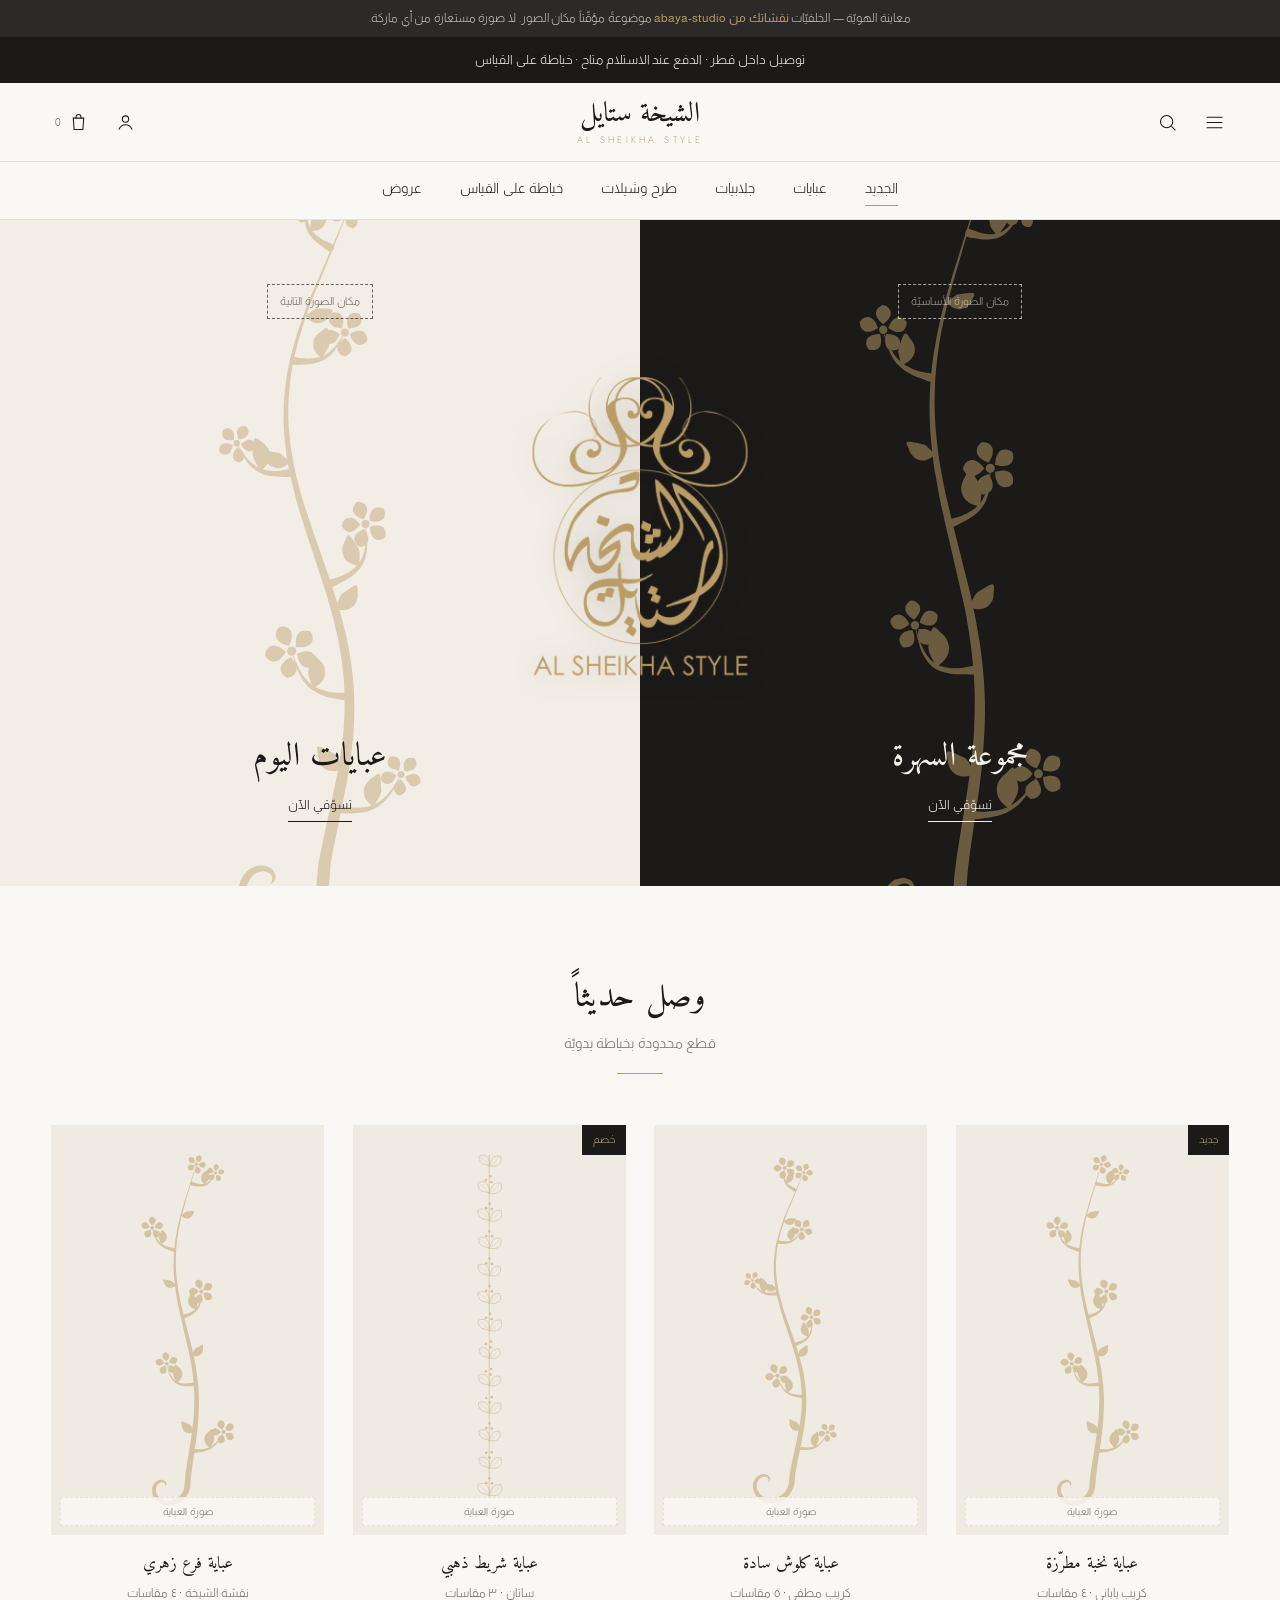
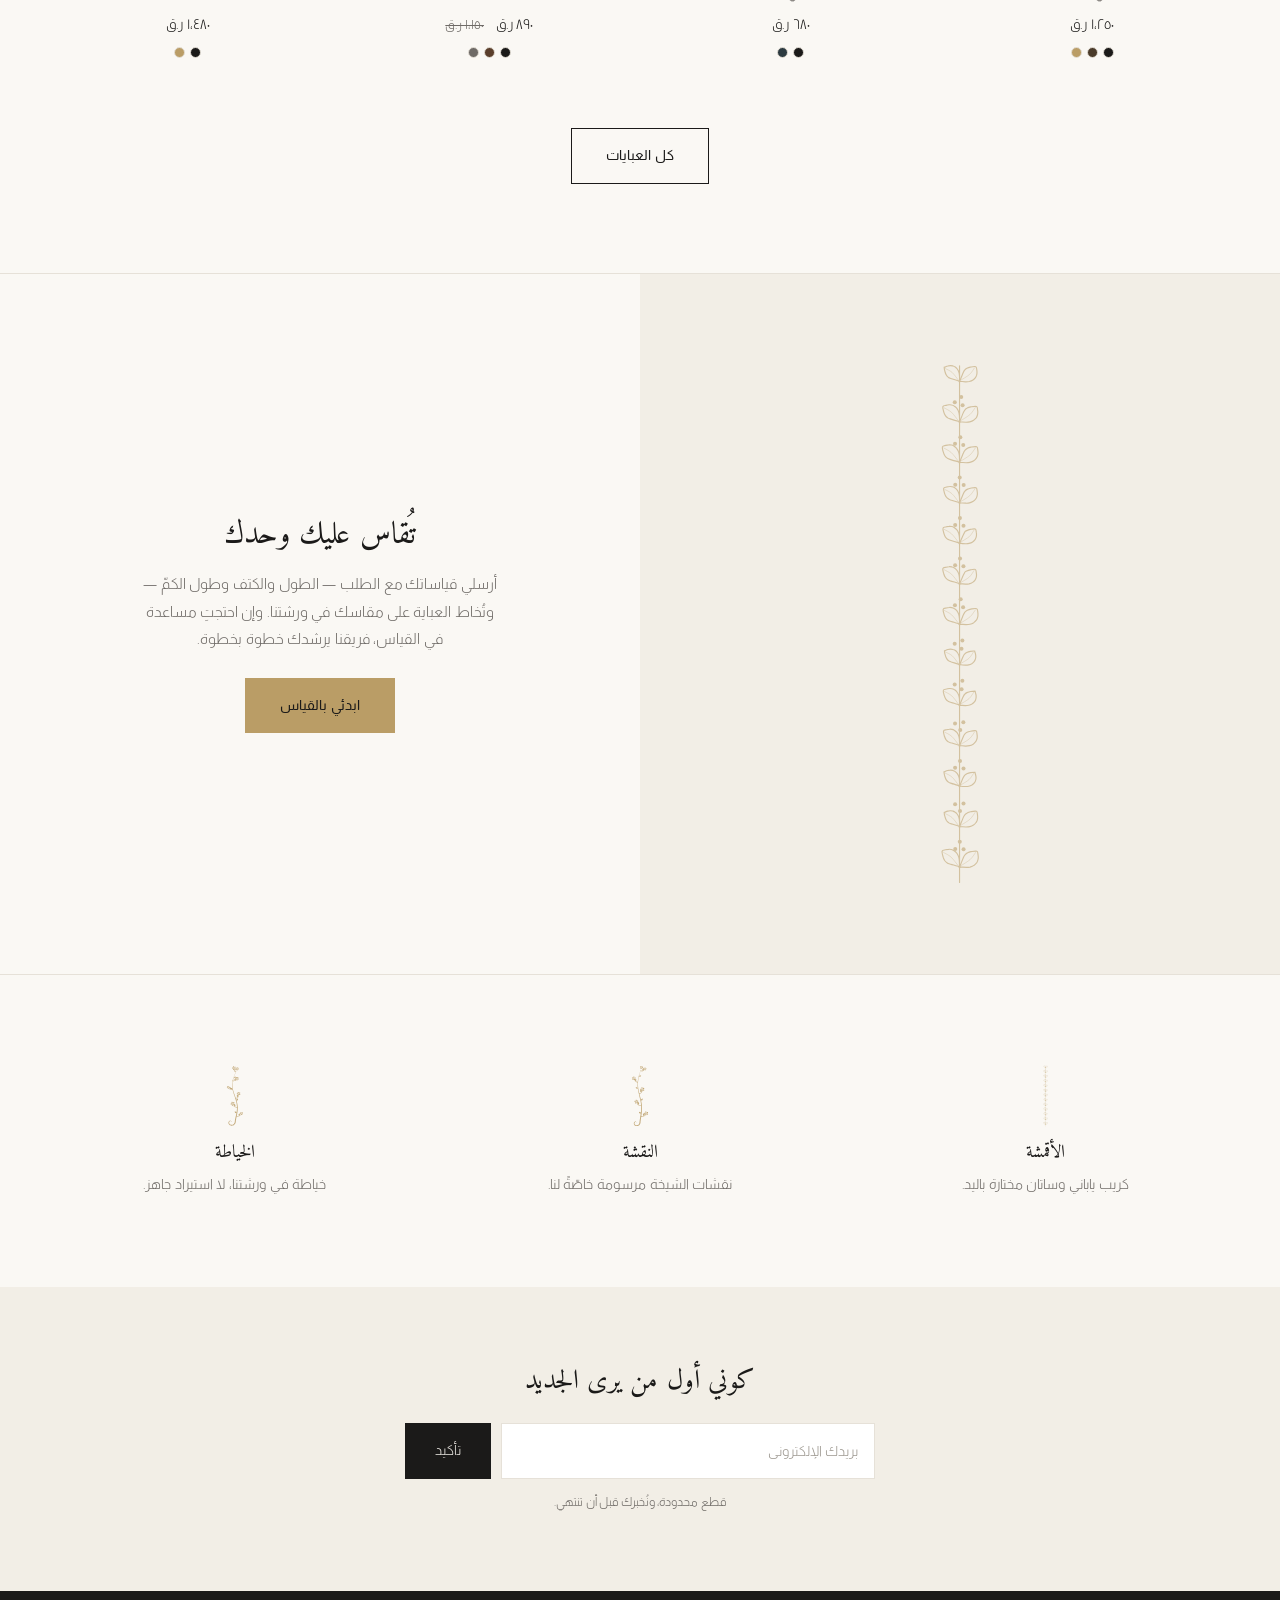
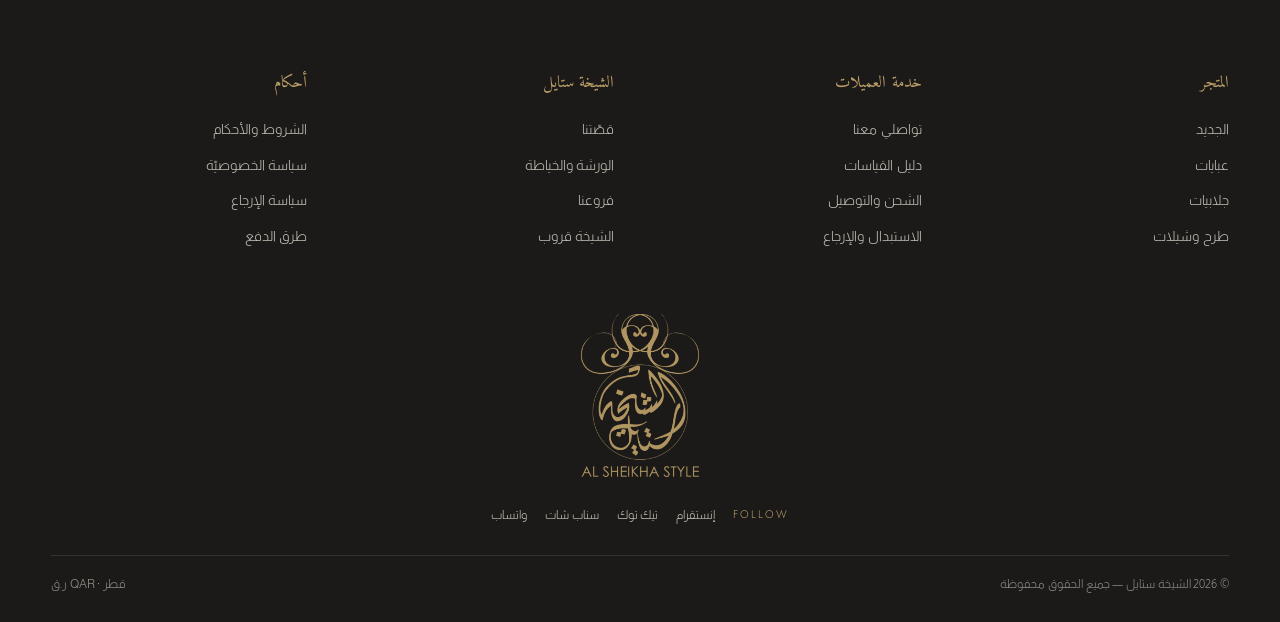
==== index.html @ 93bcc9d8 "معاينة الهويّة: تصميم بنية فخمة (RTL عربي) + نقشات المحل بالذهبي + حارس صفحة + إعدادات الثيم على الل" ====
<!doctype html>
<html lang="ar" dir="rtl">
<head>
<meta charset="utf-8">
<meta name="viewport" content="width=device-width, initial-scale=1">
<title>الشيخة ستايل — معاينة الهويّة</title>
<meta name="description" content="معاينة هويّة وتصميم متجر الشيخة ستايل للعبايات.">
<link rel="preconnect" href="https://fonts.googleapis.com">
<link rel="preconnect" href="https://fonts.gstatic.com" crossorigin>
<link href="https://fonts.googleapis.com/css2?family=Amiri:wght@400;700&family=Almarai:wght@300;400;700&family=Jost:wght@200;300;400&display=swap" rel="stylesheet">
<style>
/* ===========================================================
   الشيخة ستايل — معاينة الهويّة
   الألوان مقيسة من بكسلات الشعار (انظر docs/brand-identity.md)
   =========================================================== */
:root{
  --bg:#FAF8F4;          /* أوف وايت — الخيار (أ) المعتمد */
  --ink:#1B1A19;         /* نصّ أساسي — تباين 16.38:1 */
  --muted:#6E6A66;       /* نصّ ثانوي — 5.06:1 */
  --gold:#BA9D66;        /* ذهبي الشعار المقيس — للزينة والخلفيّات */
  --gold-text:#8A6E3A;   /* ذهبي للنصّ على فاتح — 4.53:1 */
  --line:#E6E1D8;        /* حدود رقيقة */
  --dark:#1B1A19;        /* أقسام داكنة */
  --dark-ink:#F5F2EC;
  --pad:clamp(16px,4vw,64px);
}
*{box-sizing:border-box}
html{-webkit-text-size-adjust:100%}
body{
  margin:0; background:var(--bg); color:var(--ink);
  font-family:'Almarai',system-ui,sans-serif; font-weight:300;
  font-size:16px; line-height:1.9;
  /* العربيّة تُعطى سعةً بالكلمات لا بالحروف */
  word-spacing:.04em;
}
img,svg{display:block;max-width:100%}
a{color:inherit;text-decoration:none}
button{font:inherit;cursor:pointer;border:0;background:none;color:inherit}

/* العناوين: نسخ عربي (أميري) — نظير السيريف اللاتيني في الفخامة */
h1,h2,h3,.display{font-family:'Amiri',serif;font-weight:400;line-height:1.35;margin:0}

/* ⚠️ تباعد الحروف للاتيني فقط — يُفسد اتّصال الحروف العربيّة */
.latin{font-family:'Jost',sans-serif;font-weight:200;letter-spacing:.34em;text-transform:uppercase}
.latin-sm{font-family:'Jost',sans-serif;font-weight:300;letter-spacing:.18em;text-transform:uppercase;font-size:11px}

/* كل الأرقام جدوليّة لتتراصف الفواصل عمودياً */
.num{font-variant-numeric:tabular-nums;font-feature-settings:"tnum" 1}

/* بلا زوايا دائريّة ولا ظلال ولا تدرّجات — انضباط الفخامة */

/* ---------- شريط المعاينة ---------- */
.flag{background:#2B2A28;color:#C9C4BA;font-size:12px;text-align:center;padding:7px var(--pad)}
.flag b{color:var(--gold);font-weight:400}

/* ---------- شريط إعلاني ---------- */
.announce{background:var(--dark);color:var(--dark-ink);text-align:center;padding:11px var(--pad);font-size:13px}
.announce span{color:var(--gold)}

/* ---------- الشريط العلوي ---------- */
.hdr{position:sticky;top:0;z-index:50;background:var(--bg);border-bottom:1px solid var(--line)}
.hdr-in{display:grid;grid-template-columns:1fr auto 1fr;align-items:center;gap:12px;padding:14px var(--pad)}
.hdr-side{display:flex;align-items:center;gap:18px}
.hdr-side.end{justify-content:flex-end}
.ico{width:21px;height:21px;stroke:var(--ink);stroke-width:1.2;fill:none}
.iconbtn{display:flex;align-items:center;gap:7px;padding:4px}
.cart-n{font-size:11px;color:var(--muted)}

/* قفل الاسم: الشعار الحالي طويل (نسبة 0.71) فلا يصلح لشريط علوي.
   فالشريط يحمل الاسم مكتوباً، والشعار الكامل في البطل والفوتر. */
.wordmark{text-align:center;line-height:1.25}
.wordmark .ar{font-family:'Amiri',serif;font-size:clamp(20px,4.6vw,27px);color:var(--ink)}
.wordmark .en{font-size:clamp(7px,1.7vw,9.5px);color:var(--gold-text);margin-top:3px}

/* ---------- قائمة التصفّح ---------- */
.nav{border-bottom:1px solid var(--line);background:var(--bg)}
.nav-in{display:flex;gap:clamp(14px,3vw,38px);justify-content:center;padding:13px var(--pad);
  overflow-x:auto;scrollbar-width:none;-webkit-overflow-scrolling:touch}
.nav-in::-webkit-scrollbar{display:none}
.nav a{font-size:14px;white-space:nowrap;padding-bottom:3px;border-bottom:1px solid transparent;transition:border-color .25s,color .25s}
.nav a:hover{border-color:var(--gold);color:var(--gold-text)}
.nav a.on{border-color:var(--gold)}

/* ---------- البطل المقسوم ---------- */
.hero{position:relative;display:grid;grid-template-columns:1fr 1fr;min-height:clamp(420px,74vh,760px)}
.half{position:relative;display:flex;flex-direction:column;justify-content:flex-end;align-items:center;
  padding:clamp(28px,5vw,64px) 20px;overflow:hidden}
.half.dark{background:var(--dark);color:var(--dark-ink)}
.half.light{background:#F2EEE6;color:var(--ink)}
/* النقشة خلفيّةً — فنّ المحل نفسه، لا صورة مستعارة */
.half .motif{position:absolute;inset:0;display:flex;align-items:center;justify-content:center;pointer-events:none}
.half .motif img{height:118%;width:auto;max-width:none;opacity:.5}
.half.light .motif img{opacity:.42}
.half-body{position:relative;text-align:center}
.half-ttl{font-size:clamp(20px,3.4vw,33px)}
.half-cta{display:inline-block;margin-top:14px;font-size:13px;padding-bottom:3px;border-bottom:1px solid currentColor}
/* بلا letter-spacing: النصّ عربي والتباعد يقطع اتّصال حروفه */
.half .ph{position:relative;margin-bottom:auto;font-size:11px;word-spacing:.12em;opacity:.65;
  border:1px dashed currentColor;padding:6px 12px}

/* الشعار في منتصف البطل — فوق النصفين، كما في المرجع */
.hero-logo{position:absolute;inset-inline-start:50%;top:46%;transform:translate(50%,-50%);
  z-index:3;width:clamp(120px,17vw,215px);filter:drop-shadow(0 1px 14px rgba(0,0,0,.18))}

/* ---------- أقسام ---------- */
.sec{padding:clamp(44px,7vw,96px) var(--pad)}
.sec-head{text-align:center;margin-bottom:clamp(26px,4vw,52px)}
.sec-head h2{font-size:clamp(22px,3.6vw,34px)}
.sec-head p{color:var(--muted);font-size:14px;margin:9px 0 0}
.rule{width:46px;height:1px;background:var(--gold);margin:16px auto 0}

/* ---------- شبكة المنتجات ---------- */
.grid{display:grid;grid-template-columns:repeat(2,1fr);gap:clamp(12px,2.2vw,30px)}
.card{display:block}
.card-img{position:relative;aspect-ratio:2/3;background:#EFEBE2;overflow:hidden;
  display:flex;align-items:center;justify-content:center}
.card-img img.m{height:88%;width:auto;max-width:none;opacity:.5;transition:transform .7s ease}
.card:hover .card-img img.m{transform:scale(1.05)}
.card-tag{position:absolute;top:0;inset-inline-start:0;background:var(--dark);color:var(--gold);
  font-size:10.5px;padding:5px 11px;word-spacing:.1em}
.card-ph{position:absolute;bottom:9px;inset-inline:9px;font-size:10px;color:var(--muted);
  border:1px dashed var(--line);padding:4px;text-align:center;background:rgba(250,248,244,.82)}
.card-body{padding:13px 2px 0;text-align:center}
.card-name{font-family:'Amiri',serif;font-size:17px}
.card-meta{font-size:12px;color:var(--muted);margin-top:2px}
.card-price{margin-top:6px;font-size:14px}
.card-price .was{color:var(--muted);text-decoration:line-through;margin-inline-start:8px;font-size:12.5px}
.swatches{display:flex;gap:5px;justify-content:center;margin-top:9px}
.sw{width:11px;height:11px;border:1px solid var(--line);border-radius:50%}

/* ---------- قسم تحريري ---------- */
.edi{display:grid;grid-template-columns:1fr 1fr;align-items:stretch;border-block:1px solid var(--line)}
.edi-img{background:#F2EEE6;min-height:clamp(260px,42vw,520px);display:flex;align-items:center;justify-content:center;position:relative}
.edi-img img{height:76%;width:auto;max-width:none;opacity:.55}
.edi-txt{padding:clamp(28px,5vw,74px);display:flex;flex-direction:column;justify-content:center;text-align:center}
.edi-txt h2{font-size:clamp(21px,3.3vw,31px)}
.edi-txt p{color:var(--muted);font-size:14.5px;margin:14px auto 0;max-width:46ch}

/* زرّ ذهبي: نصّه داكن لا أبيض — أبيض عليه 2.59:1 ولا يُقرأ */
.btn{display:inline-block;margin-top:24px;background:var(--gold);color:var(--ink);
  padding:14px 34px;font-size:13.5px;font-weight:400;border:1px solid var(--gold);transition:background .25s}
.btn:hover{background:#A98B55}
.btn-ghost{background:none;color:var(--ink);border:1px solid var(--ink)}
.btn-ghost:hover{background:var(--ink);color:var(--bg)}
.btn-dark{background:var(--dark);color:var(--dark-ink);border-color:var(--dark)}

/* ---------- شرائط الصنعة ---------- */
.craft{display:grid;grid-template-columns:repeat(3,1fr);gap:clamp(16px,3vw,44px);text-align:center}
.craft h3{font-size:18px;margin-bottom:7px}
.craft p{color:var(--muted);font-size:13.5px;margin:0}
.craft .band{height:62px;margin:0 auto 14px;opacity:.85}

/* ---------- النشرة ---------- */
.news{background:#F2EEE6;padding:clamp(40px,6vw,82px) var(--pad);text-align:center}
.news h2{font-size:clamp(19px,2.9vw,27px)}
.news form{display:flex;gap:10px;max-width:470px;margin:22px auto 0;flex-wrap:wrap}
.news input{flex:1 1 210px;min-width:0;padding:14px 16px;border:1px solid var(--line);background:#fff;
  font:inherit;font-size:14px;color:var(--ink)}
.news input::placeholder{color:#9A958D}
.news button{padding:14px 30px;background:var(--dark);color:var(--dark-ink);font-size:13.5px}
.news small{display:block;color:var(--muted);font-size:12px;margin-top:12px}

/* ---------- الفوتر ---------- */
footer{background:var(--dark);color:var(--dark-ink);padding:clamp(40px,6vw,76px) var(--pad) 26px}
.fcols{display:grid;grid-template-columns:repeat(2,1fr);gap:clamp(26px,4vw,52px);
  max-width:1180px;margin:0 auto}
.fcol h4{font-family:'Amiri',serif;font-size:16.5px;font-weight:400;color:var(--gold);margin:0 0 14px}
.fcol a{display:block;font-size:13.5px;color:#C9C4BA;padding:5px 0;transition:color .2s}
.fcol a:hover{color:var(--gold)}
.flogo{text-align:center;margin:clamp(34px,5vw,58px) auto 0;max-width:1180px}
.flogo img{width:118px;margin:0 auto;opacity:.95}
.fsocial{display:flex;flex-wrap:wrap;gap:18px;justify-content:center;margin-top:26px}
.fsocial a{font-size:12px;color:#C9C4BA}
.fsocial a:hover{color:var(--gold)}
.fbar{border-top:1px solid #343230;margin-top:28px;padding-top:18px;display:flex;flex-wrap:wrap;
  gap:12px;justify-content:space-between;align-items:center;font-size:11.5px;color:#908B83;
  max-width:1180px;margin-inline:auto}

/* ---------- شاشات أوسع ---------- */
@media (min-width:760px){
  .grid{grid-template-columns:repeat(4,1fr)}
  .fcols{grid-template-columns:repeat(4,1fr)}
  .wordmark .ar{font-size:28px}
}
@media (max-width:759px){
  .hero{grid-template-columns:1fr}
  .half{min-height:46vh}
  .hero-logo{top:50%;width:132px}
  .edi{grid-template-columns:1fr}
  .craft{grid-template-columns:1fr;gap:34px}
}
/* احترام من يطلب تقليل الحركة */
@media (prefers-reduced-motion:reduce){*{transition:none!important;animation:none!important}}
</style>
</head>
<body>

<div class="flag">
  معاينة الهويّة — الخلفيّات <b>نقشاتك من abaya-studio</b> موضوعةً مؤقّتاً مكان الصور.
  لا صورة مستعارة من أي ماركة.
</div>

<div class="announce">
  توصيل داخل قطر · الدفع عند الاستلام متاح <span>·</span> خياطة على القياس
</div>

<header class="hdr">
  <div class="hdr-in">
    <div class="hdr-side">
      <button class="iconbtn" aria-label="القائمة">
        <svg class="ico" viewBox="0 0 24 24"><path d="M3 6h18M3 12h18M3 18h18"/></svg>
      </button>
      <button class="iconbtn" aria-label="البحث">
        <svg class="ico" viewBox="0 0 24 24"><circle cx="11" cy="11" r="7"/><path d="M16.5 16.5 21 21"/></svg>
      </button>
    </div>

    <a href="#" class="wordmark">
      <div class="ar">الشيخة ستايل</div>
      <div class="en latin">AL SHEIKHA STYLE</div>
    </a>

    <div class="hdr-side end">
      <button class="iconbtn" aria-label="حسابي">
        <svg class="ico" viewBox="0 0 24 24"><circle cx="12" cy="8" r="3.6"/><path d="M4.5 20c1.4-3.8 4.2-5.5 7.5-5.5s6.1 1.7 7.5 5.5"/></svg>
      </button>
      <button class="iconbtn" aria-label="سلّة المشتريات">
        <svg class="ico" viewBox="0 0 24 24"><path d="M6 7h12l-1 13H7L6 7Z"/><path d="M9.2 7V5.6a2.8 2.8 0 0 1 5.6 0V7"/></svg>
        <span class="cart-n num">0</span>
      </button>
    </div>
  </div>
</header>

<nav class="nav">
  <div class="nav-in">
    <a href="#" class="on">الجديد</a>
    <a href="#">عبايات</a>
    <a href="#">جلابيات</a>
    <a href="#">طرح وشيلات</a>
    <a href="#">خياطة على القياس</a>
    <a href="#">عروض</a>
  </div>
</nav>

<section class="hero">
  <img class="hero-logo" src="brand/logo-gold-transparent.png" alt="الشيخة ستايل">

  <div class="half dark">
    <div class="motif"><img src="preview/img/motif-vine-1.svg" alt=""></div>
    <div class="ph">مكان الصورة الأساسيّة</div>
    <div class="half-body">
      <h2 class="half-ttl">مجموعة السهرة</h2>
      <a href="#" class="half-cta">تسوّقي الآن</a>
    </div>
  </div>

  <div class="half light">
    <div class="motif"><img src="preview/img/motif-vine-2.svg" alt=""></div>
    <div class="ph">مكان الصورة الثانية</div>
    <div class="half-body">
      <h2 class="half-ttl">عبايات اليوم</h2>
      <a href="#" class="half-cta">تسوّقي الآن</a>
    </div>
  </div>
</section>

<section class="sec">
  <div class="sec-head">
    <h2>وصل حديثاً</h2>
    <p>قطع محدودة بخياطة يدويّة</p>
    <div class="rule"></div>
  </div>

  <div class="grid">
    <a href="#" class="card">
      <div class="card-img">
        <span class="card-tag">جديد</span>
        <img class="m" src="preview/img/motif-vine-1.svg" alt="">
        <span class="card-ph">صورة العباية</span>
      </div>
      <div class="card-body">
        <div class="card-name">عباية نخبة مطرّزة</div>
        <div class="card-meta">كريب ياباني · ٤ مقاسات</div>
        <div class="card-price num">١٬٢٥٠ ر.ق</div>
        <div class="swatches"><i class="sw" style="background:#1B1A19"></i><i class="sw" style="background:#4A3B2A"></i><i class="sw" style="background:#BA9D66"></i></div>
      </div>
    </a>

    <a href="#" class="card">
      <div class="card-img">
        <img class="m" src="preview/img/motif-vine-2.svg" alt="">
        <span class="card-ph">صورة العباية</span>
      </div>
      <div class="card-body">
        <div class="card-name">عباية كلوش سادة</div>
        <div class="card-meta">كريب مطفي · ٥ مقاسات</div>
        <div class="card-price num">٦٨٠ ر.ق</div>
        <div class="swatches"><i class="sw" style="background:#1B1A19"></i><i class="sw" style="background:#2C3A40"></i></div>
      </div>
    </a>

    <a href="#" class="card">
      <div class="card-img">
        <span class="card-tag">خصم</span>
        <img class="m" src="preview/img/motif-band-1.svg" alt="">
        <span class="card-ph">صورة العباية</span>
      </div>
      <div class="card-body">
        <div class="card-name">عباية شريط ذهبي</div>
        <div class="card-meta">ساتان · ٣ مقاسات</div>
        <div class="card-price num">٨٩٠ ر.ق <span class="was num">١٬١٥٠ ر.ق</span></div>
        <div class="swatches"><i class="sw" style="background:#1B1A19"></i><i class="sw" style="background:#5A3E2B"></i><i class="sw" style="background:#6E6A66"></i></div>
      </div>
    </a>

    <a href="#" class="card">
      <div class="card-img">
        <img class="m" src="preview/img/motif-vine-1.svg" alt="">
        <span class="card-ph">صورة العباية</span>
      </div>
      <div class="card-body">
        <div class="card-name">عباية فرع زهري</div>
        <div class="card-meta">نقشة الشيخة · ٤ مقاسات</div>
        <div class="card-price num">١٬٤٨٠ ر.ق</div>
        <div class="swatches"><i class="sw" style="background:#1B1A19"></i><i class="sw" style="background:#BA9D66"></i></div>
      </div>
    </a>
  </div>

  <div style="text-align:center;margin-top:clamp(28px,4vw,46px)">
    <a href="#" class="btn btn-ghost">كل العبايات</a>
  </div>
</section>

<section class="edi">
  <div class="edi-img">
    <img src="preview/img/motif-band-1.svg" alt="">
  </div>
  <div class="edi-txt">
    <h2>تُقاس عليك وحدك</h2>
    <p>
      أرسلي قياساتك مع الطلب — الطول والكتف وطول الكمّ — وتُخاط العباية
      على مقاسك في ورشتنا. وإن احتجتِ مساعدة في القياس، فريقنا يرشدك خطوة بخطوة.
    </p>
    <div><a href="#" class="btn">ابدئي بالقياس</a></div>
  </div>
</section>

<section class="sec">
  <div class="craft">
    <div>
      <img class="band" src="preview/img/motif-band-1.svg" alt="">
      <h3>الأقمشة</h3>
      <p>كريب ياباني وساتان مختارة باليد.</p>
    </div>
    <div>
      <img class="band" src="preview/img/motif-vine-1.svg" alt="">
      <h3>النقشة</h3>
      <p>نقشات الشيخة مرسومة خاصّةً لنا.</p>
    </div>
    <div>
      <img class="band" src="preview/img/motif-vine-2.svg" alt="">
      <h3>الخياطة</h3>
      <p>خياطة في ورشتنا، لا استيراد جاهز.</p>
    </div>
  </div>
</section>

<section class="news">
  <h2>كوني أول من يرى الجديد</h2>
  <form onsubmit="event.preventDefault();alert('هذه معاينة — التسجيل يعمل بعد الربط بشوبيفاي');">
    <input type="email" placeholder="بريدك الإلكتروني" aria-label="بريدك الإلكتروني" required>
    <button type="submit">تأكيد</button>
  </form>
  <small>قطع محدودة، ونُخبرك قبل أن تنتهي.</small>
</section>

<footer>
  <div class="fcols">
    <div class="fcol">
      <h4>المتجر</h4>
      <a href="#">الجديد</a>
      <a href="#">عبايات</a>
      <a href="#">جلابيات</a>
      <a href="#">طرح وشيلات</a>
    </div>
    <div class="fcol">
      <h4>خدمة العميلات</h4>
      <a href="#">تواصلي معنا</a>
      <a href="#">دليل القياسات</a>
      <a href="#">الشحن والتوصيل</a>
      <a href="#">الاستبدال والإرجاع</a>
    </div>
    <div class="fcol">
      <h4>الشيخة ستايل</h4>
      <a href="#">قصّتنا</a>
      <a href="#">الورشة والخياطة</a>
      <a href="#">فروعنا</a>
      <a href="#">الشيخة قروب</a>
    </div>
    <div class="fcol">
      <h4>أحكام</h4>
      <a href="#">الشروط والأحكام</a>
      <a href="#">سياسة الخصوصيّة</a>
      <a href="#">سياسة الإرجاع</a>
      <a href="#">طرق الدفع</a>
    </div>
  </div>

  <div class="flogo">
    <img src="brand/logo-gold-transparent.png" alt="الشيخة ستايل">
  </div>

  <div class="fsocial">
    <span class="latin-sm" style="color:#BA9D66">Follow</span>
    <a href="#">إنستقرام</a>
    <a href="#">تيك توك</a>
    <a href="#">سناب شات</a>
    <a href="#">واتساب</a>
  </div>

  <div class="fbar">
    <span>© <span class="num">2026</span> الشيخة ستايل — جميع الحقوق محفوظة</span>
    <span>قطر · <span class="num">QAR</span> ر.ق</span>
  </div>
</footer>

</body>
</html>
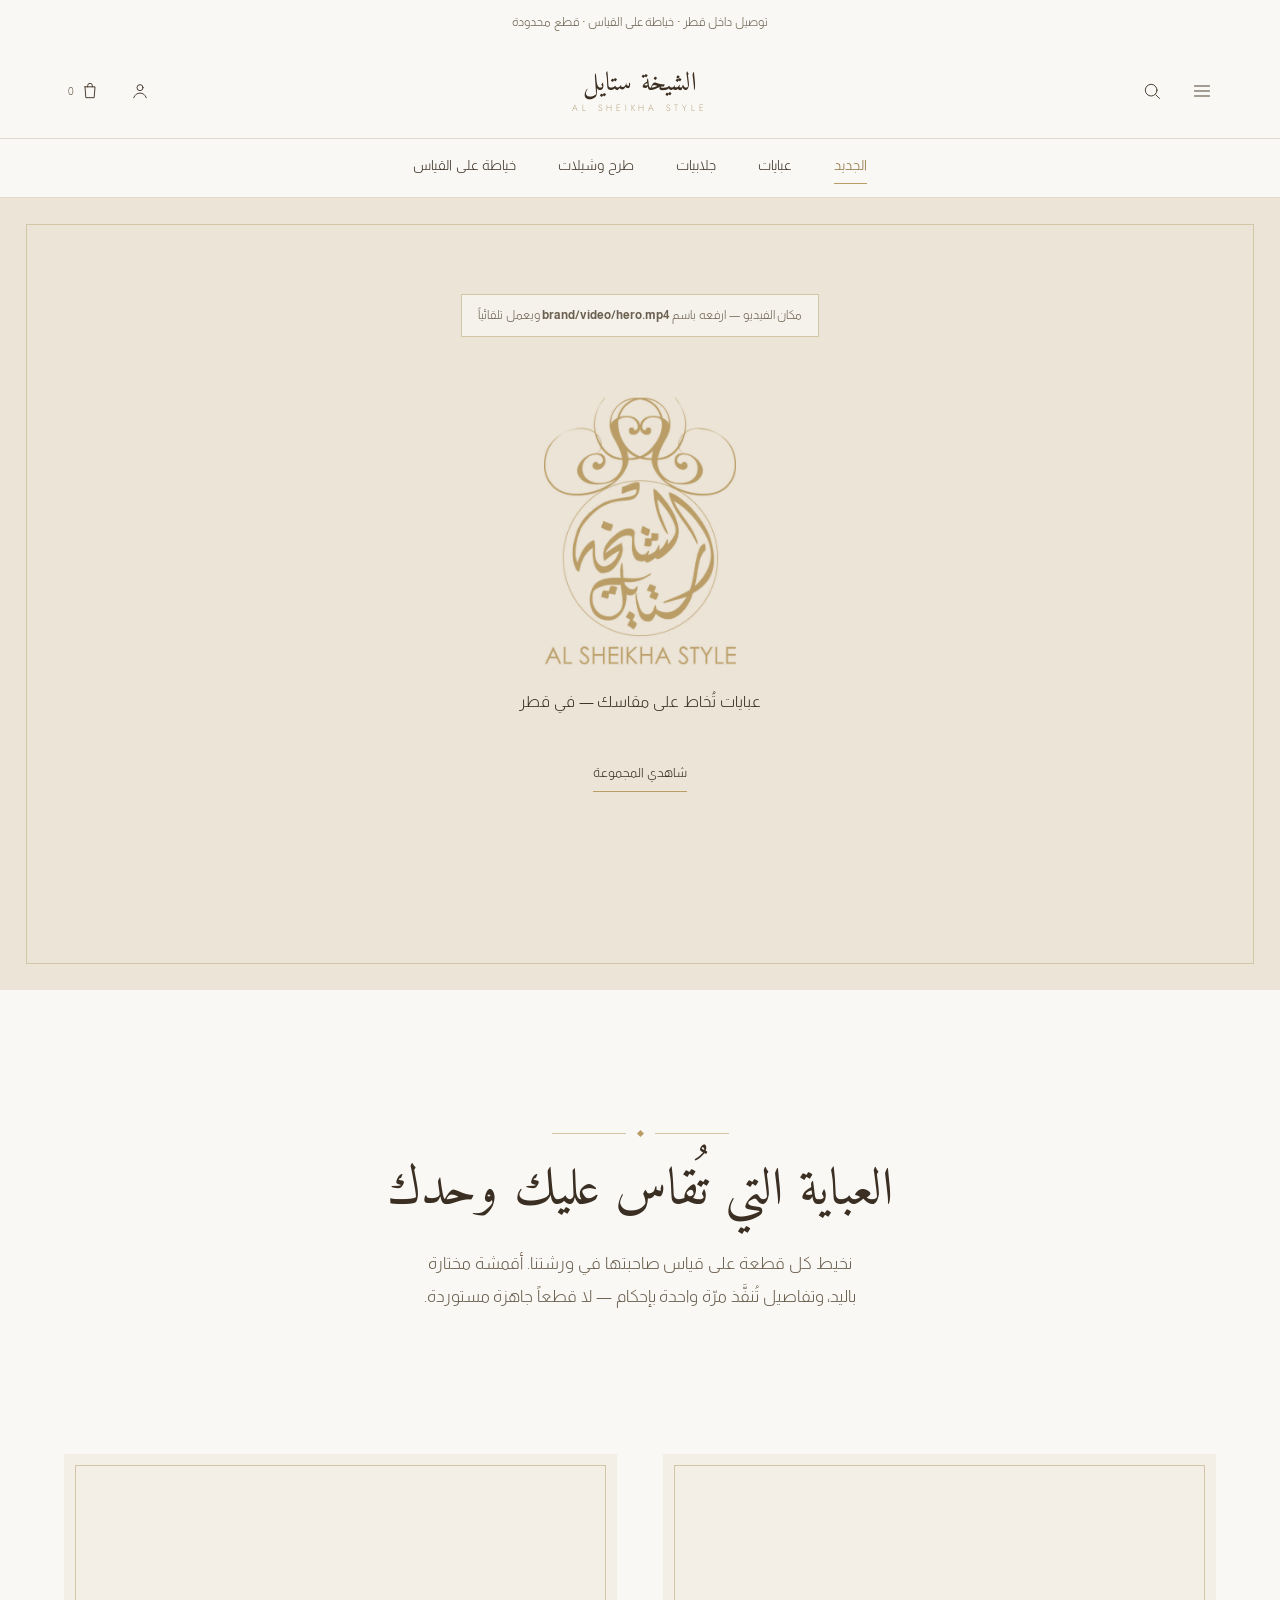
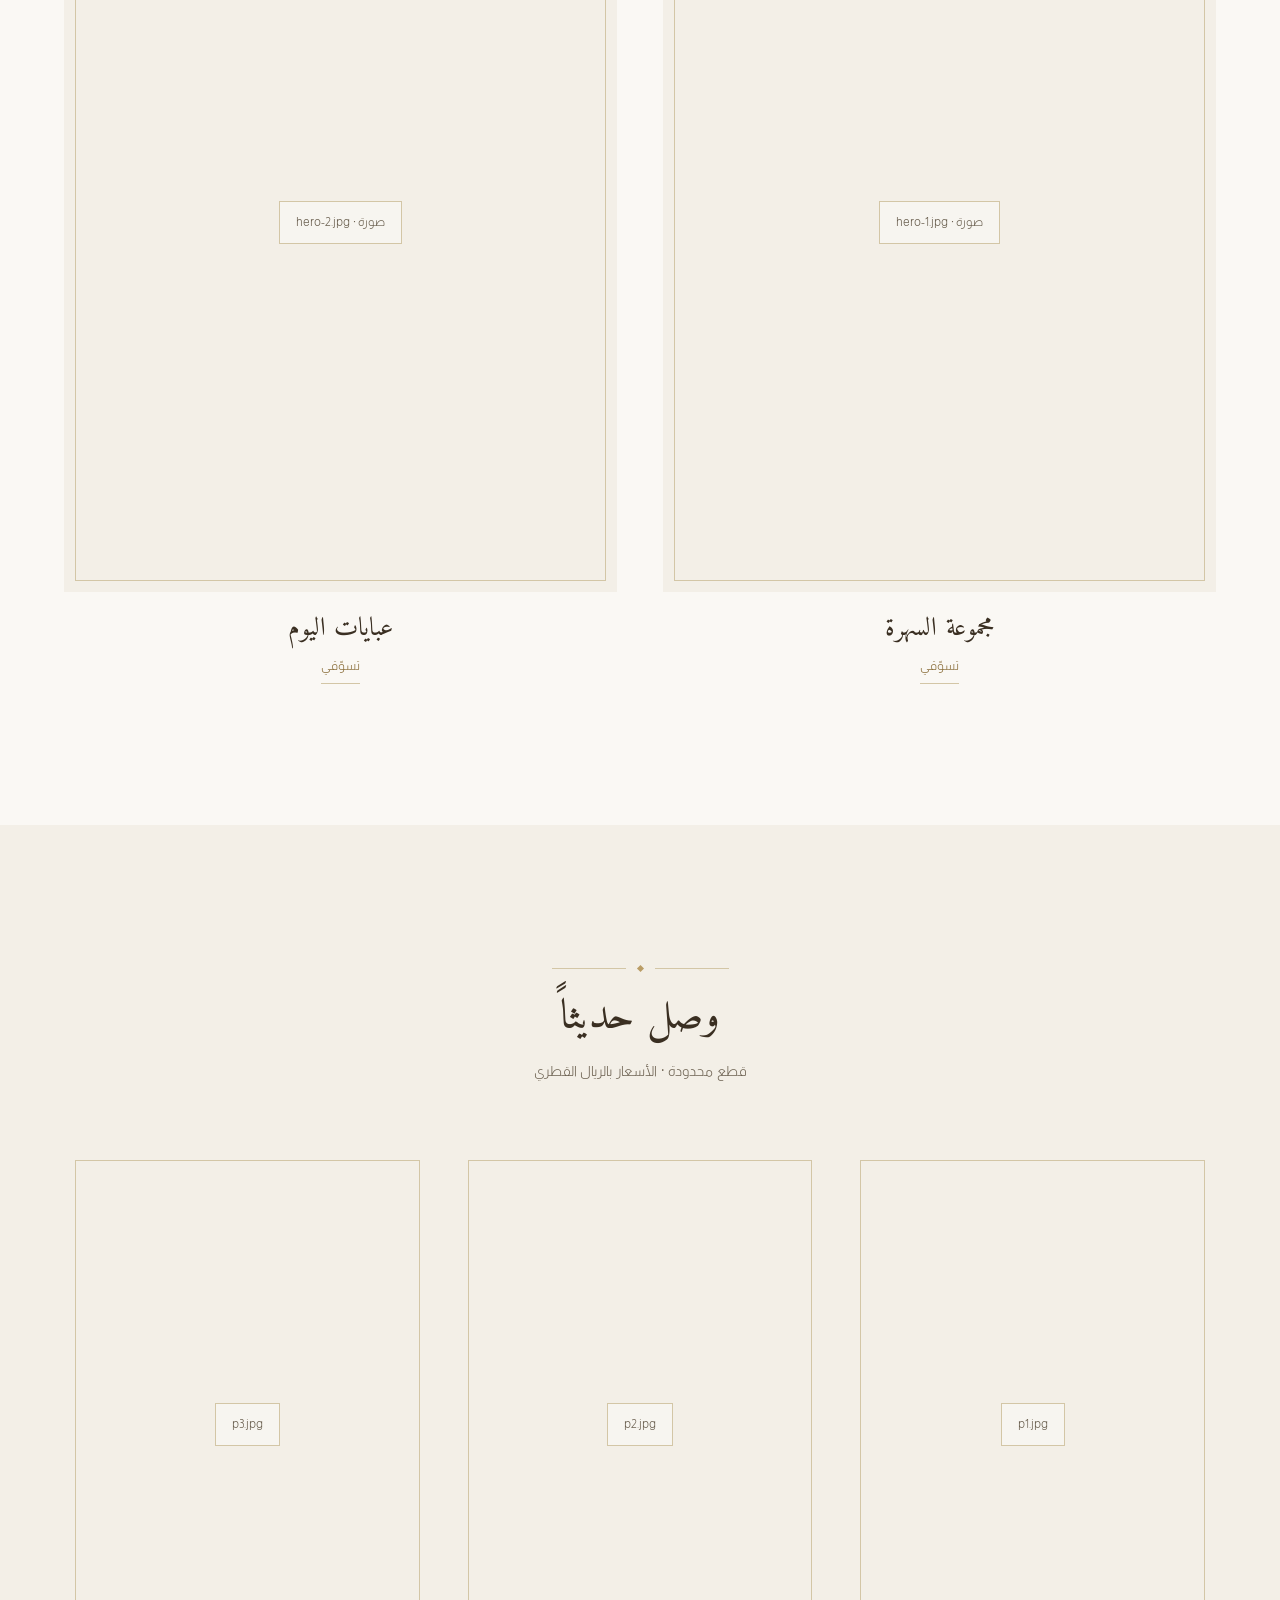
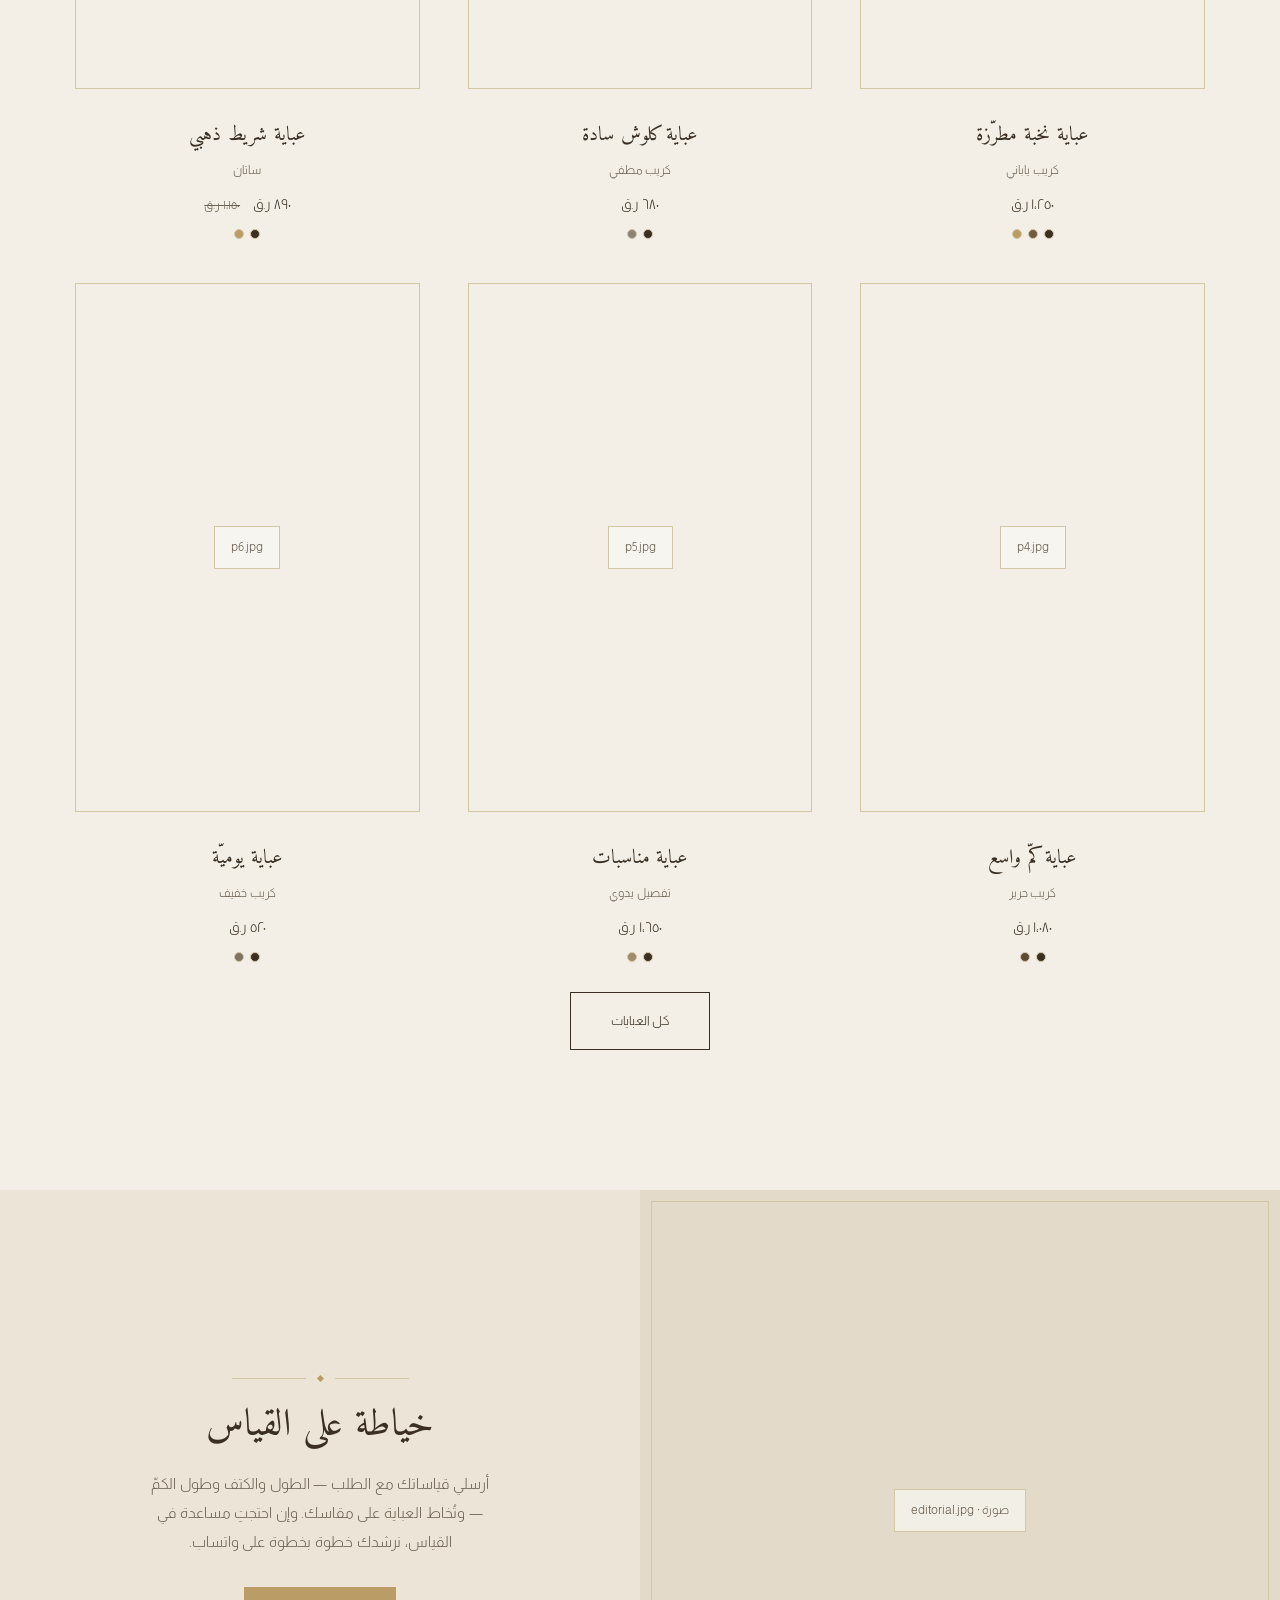
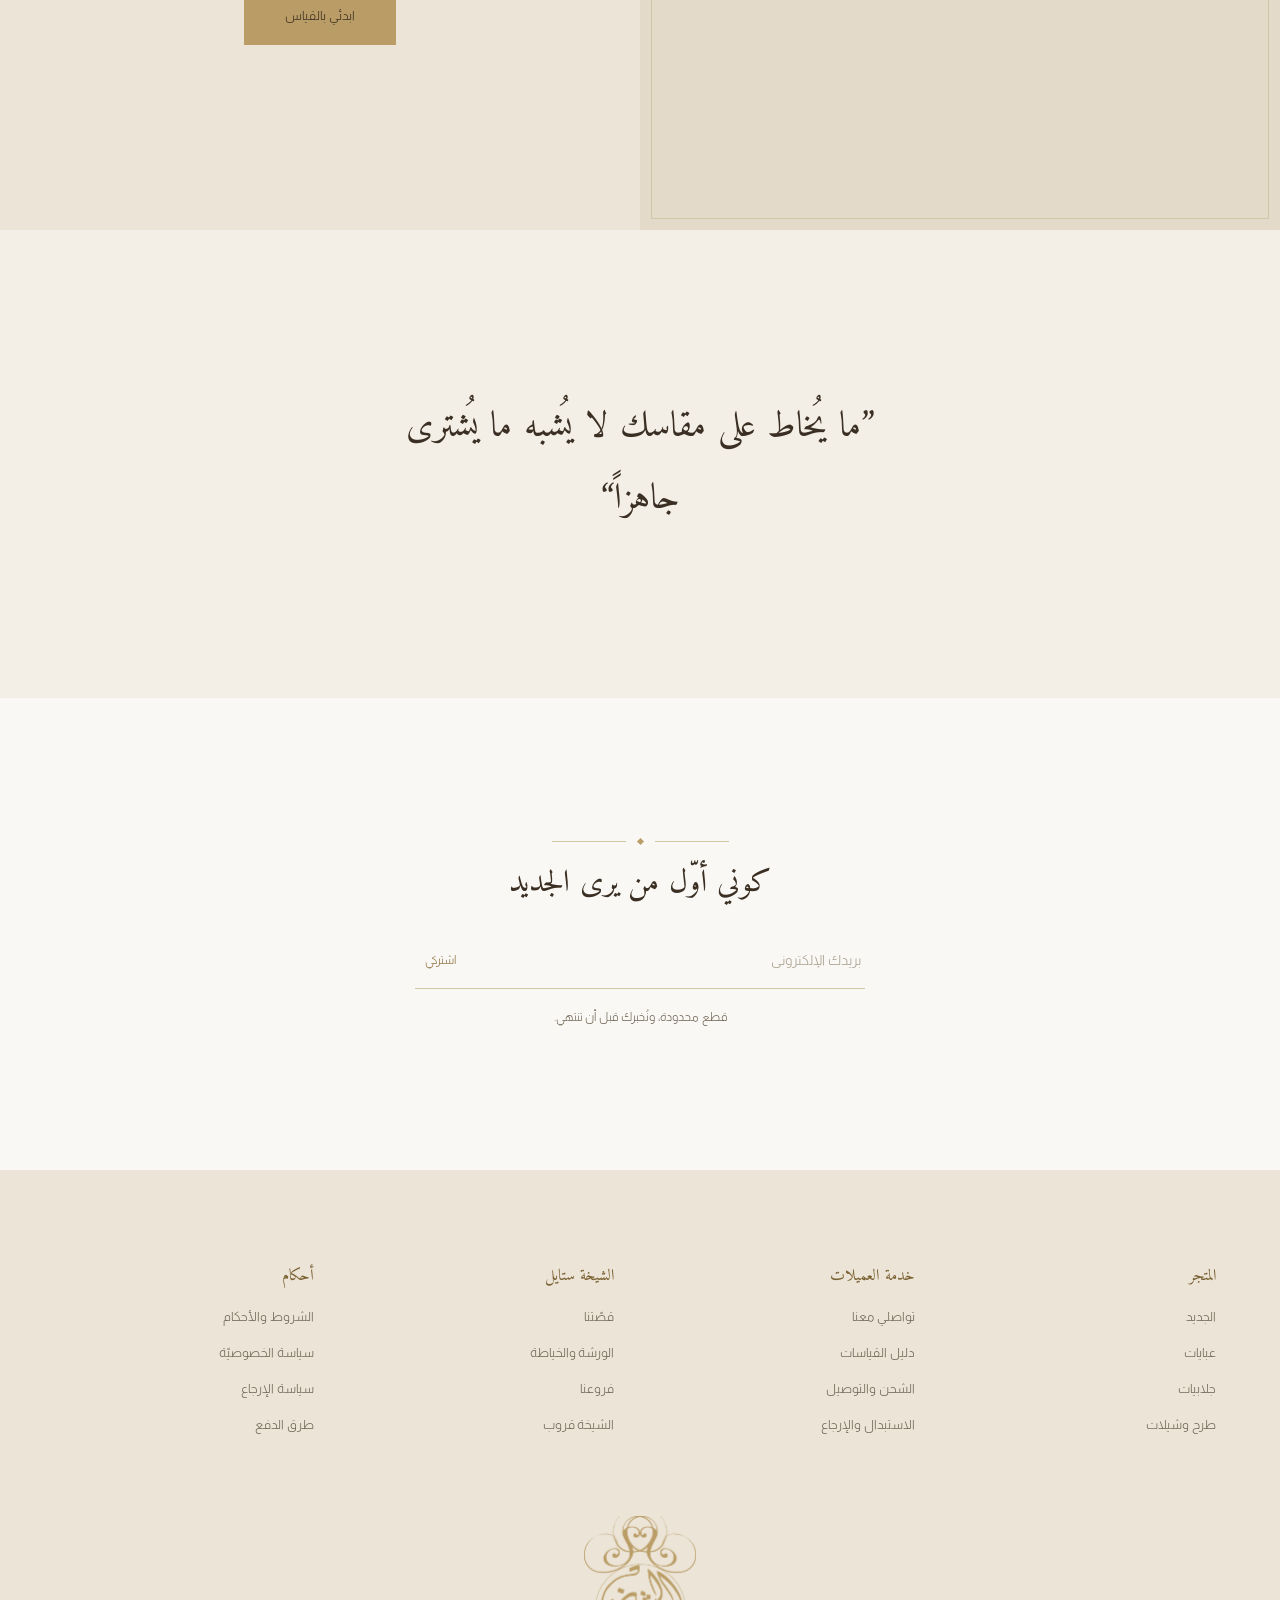
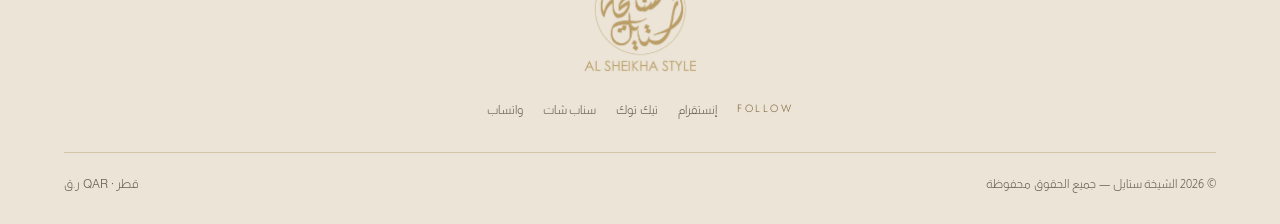
==== commit 710bf48f: "إعادة تصميم: إزالة الأسود كلّياً (أوف وايت + ذهبي + بنّي دافئ) · بطل فيديو · أماكن صور العبايات بدل " ====
--- a/index.html
+++ b/index.html
@@ -1,232 +1,240 @@
 <!doctype html>
-<html lang="ar" dir="rtl">
+<html lang="ar" dir="rtl" class="no-js">
 <head>
 <meta charset="utf-8">
 <meta name="viewport" content="width=device-width, initial-scale=1">
-<title>الشيخة ستايل — معاينة الهويّة</title>
-<meta name="description" content="معاينة هويّة وتصميم متجر الشيخة ستايل للعبايات.">
+<title>الشيخة ستايل — عبايات</title>
+<meta name="description" content="الشيخة ستايل — عبايات بخياطة تُقاس عليك. قطر.">
 <link rel="preconnect" href="https://fonts.googleapis.com">
 <link rel="preconnect" href="https://fonts.gstatic.com" crossorigin>
-<link href="https://fonts.googleapis.com/css2?family=Amiri:wght@400;700&family=Almarai:wght@300;400;700&family=Jost:wght@200;300;400&display=swap" rel="stylesheet">
+<link href="https://fonts.googleapis.com/css2?family=Amiri:wght@400;700&family=Almarai:wght@300;400&family=Jost:wght@200;300&display=swap" rel="stylesheet">
 <style>
-/* ===========================================================
-   الشيخة ستايل — معاينة الهويّة
-   الألوان مقيسة من بكسلات الشعار (انظر docs/brand-identity.md)
-   =========================================================== */
+/* ============================================================
+   الشيخة ستايل — النسخة ٢
+   بلا أسود: الهويّة أوف وايت + ذهبي فقط.
+   الدرجات الداكنة بنّيّة دافئة مشتقّة من الذهبي لا رماديّة.
+   ============================================================ */
 :root{
-  --bg:#FAF8F4;          /* أوف وايت — الخيار (أ) المعتمد */
-  --ink:#1B1A19;         /* نصّ أساسي — تباين 16.38:1 */
-  --muted:#6E6A66;       /* نصّ ثانوي — 5.06:1 */
-  --gold:#BA9D66;        /* ذهبي الشعار المقيس — للزينة والخلفيّات */
-  --gold-text:#8A6E3A;   /* ذهبي للنصّ على فاتح — 4.53:1 */
-  --line:#E6E1D8;        /* حدود رقيقة */
-  --dark:#1B1A19;        /* أقسام داكنة */
-  --dark-ink:#F5F2EC;
-  --pad:clamp(16px,4vw,64px);
+  --bg:#FAF8F4;        /* أوف وايت */
+  --beige:#F3EFE7;     /* بيج فاتح */
+  --sand:#EBE4D7;      /* رملي — بديل الأسود في الفوتر */
+  --ink:#3A2F22;       /* بنّي داكن دافئ — 12.30:1 (بديل الأسود) */
+  --muted:#6B6050;     /* بنّي ثانوي — 5.80:1 على الأوف وايت و4.87:1 على الرملي */
+  --gold:#BA9D66;      /* ذهبي الشعار المقيس */
+  --gold-text:#8A6E3A; /* ذهبي يُقرأ على الأوف وايت — 4.53:1 */
+  --gold-deep:#7A6132; /* ذهبي للفوتر الرملي — 4.64:1 */
+  --hair:#E2DACA;      /* خطّ شعري ذهبي اللون */
+  --hair-2:#D3C6A6;
+  --pad:clamp(18px,5vw,88px);
+  --sec:clamp(60px,11vw,152px);
 }
 *{box-sizing:border-box}
-html{-webkit-text-size-adjust:100%}
+html{-webkit-text-size-adjust:100%;scroll-behavior:smooth}
 body{
-  margin:0; background:var(--bg); color:var(--ink);
-  font-family:'Almarai',system-ui,sans-serif; font-weight:300;
-  font-size:16px; line-height:1.9;
-  /* العربيّة تُعطى سعةً بالكلمات لا بالحروف */
-  word-spacing:.04em;
+  margin:0;background:var(--bg);color:var(--ink);
+  font-family:'Almarai',system-ui,sans-serif;font-weight:300;
+  font-size:16px;line-height:2;word-spacing:.05em;
 }
-img,svg{display:block;max-width:100%}
+img,video,svg{display:block;max-width:100%}
 a{color:inherit;text-decoration:none}
 button{font:inherit;cursor:pointer;border:0;background:none;color:inherit}
-
-/* العناوين: نسخ عربي (أميري) — نظير السيريف اللاتيني في الفخامة */
-h1,h2,h3,.display{font-family:'Amiri',serif;font-weight:400;line-height:1.35;margin:0}
-
-/* ⚠️ تباعد الحروف للاتيني فقط — يُفسد اتّصال الحروف العربيّة */
-.latin{font-family:'Jost',sans-serif;font-weight:200;letter-spacing:.34em;text-transform:uppercase}
-.latin-sm{font-family:'Jost',sans-serif;font-weight:300;letter-spacing:.18em;text-transform:uppercase;font-size:11px}
-
-/* كل الأرقام جدوليّة لتتراصف الفواصل عمودياً */
+h1,h2,h3,h4{font-family:'Amiri',serif;font-weight:400;line-height:1.3;margin:0;letter-spacing:0}
+
+/* ⚠️ letter-spacing للاتيني فقط — يقطع اتّصال الحروف العربيّة */
+.latin{font-family:'Jost',sans-serif;font-weight:200;letter-spacing:.42em;text-transform:uppercase}
+.latin-s{font-family:'Jost',sans-serif;font-weight:300;letter-spacing:.24em;text-transform:uppercase;font-size:10.5px}
 .num{font-variant-numeric:tabular-nums;font-feature-settings:"tnum" 1}
 
-/* بلا زوايا دائريّة ولا ظلال ولا تدرّجات — انضباط الفخامة */
-
-/* ---------- شريط المعاينة ---------- */
-.flag{background:#2B2A28;color:#C9C4BA;font-size:12px;text-align:center;padding:7px var(--pad)}
-.flag b{color:var(--gold);font-weight:400}
-
-/* ---------- شريط إعلاني ---------- */
-.announce{background:var(--dark);color:var(--dark-ink);text-align:center;padding:11px var(--pad);font-size:13px}
-.announce span{color:var(--gold)}
+/* ظهور تدريجي — يعمل فقط مع الجافاسكربت، وبلا جافاسكربت يظهر المحتوى كاملاً */
+.js [data-reveal]{opacity:0;transform:translateY(22px)}
+.js [data-reveal].in{opacity:1;transform:none;transition:opacity 1.1s ease,transform 1.1s cubic-bezier(.2,.7,.3,1)}
+@media (prefers-reduced-motion:reduce){
+  .js [data-reveal]{opacity:1!important;transform:none!important}
+  *{transition:none!important;animation:none!important}
+}
+
+/* ---------- خطّ شعري وزخرفة ---------- */
+.hair{height:1px;background:var(--hair);border:0;margin:0}
+.ornament{display:flex;align-items:center;justify-content:center;gap:12px;margin:0 auto}
+.ornament i{display:block;width:clamp(34px,7vw,74px);height:1px;background:var(--hair-2)}
+.ornament b{width:5px;height:5px;background:var(--gold);transform:rotate(45deg)}
+
+/* ---------- شريط أعلى ---------- */
+.topbar{background:var(--bg);text-align:center;padding:10px var(--pad);font-size:12px;color:var(--muted)}
+.topbar b{color:var(--gold-text);font-weight:400}
 
 /* ---------- الشريط العلوي ---------- */
-.hdr{position:sticky;top:0;z-index:50;background:var(--bg);border-bottom:1px solid var(--line)}
-.hdr-in{display:grid;grid-template-columns:1fr auto 1fr;align-items:center;gap:12px;padding:14px var(--pad)}
-.hdr-side{display:flex;align-items:center;gap:18px}
-.hdr-side.end{justify-content:flex-end}
-.ico{width:21px;height:21px;stroke:var(--ink);stroke-width:1.2;fill:none}
-.iconbtn{display:flex;align-items:center;gap:7px;padding:4px}
-.cart-n{font-size:11px;color:var(--muted)}
-
-/* قفل الاسم: الشعار الحالي طويل (نسبة 0.71) فلا يصلح لشريط علوي.
-   فالشريط يحمل الاسم مكتوباً، والشعار الكامل في البطل والفوتر. */
-.wordmark{text-align:center;line-height:1.25}
-.wordmark .ar{font-family:'Amiri',serif;font-size:clamp(20px,4.6vw,27px);color:var(--ink)}
-.wordmark .en{font-size:clamp(7px,1.7vw,9.5px);color:var(--gold-text);margin-top:3px}
-
-/* ---------- قائمة التصفّح ---------- */
-.nav{border-bottom:1px solid var(--line);background:var(--bg)}
-.nav-in{display:flex;gap:clamp(14px,3vw,38px);justify-content:center;padding:13px var(--pad);
-  overflow-x:auto;scrollbar-width:none;-webkit-overflow-scrolling:touch}
+.hdr{position:sticky;top:0;z-index:60;background:rgba(250,248,244,.94);backdrop-filter:blur(8px);
+  border-bottom:1px solid var(--hair)}
+.hdr-in{display:grid;grid-template-columns:1fr auto 1fr;align-items:center;gap:10px;
+  padding:clamp(14px,2.4vw,24px) var(--pad)}
+.hdr-s{display:flex;align-items:center;gap:clamp(12px,2vw,22px)}
+.hdr-s.e{justify-content:flex-end}
+.ico{width:20px;height:20px;stroke:var(--ink);stroke-width:1.1;fill:none;stroke-linecap:round}
+.ibtn{display:flex;align-items:center;gap:6px;padding:4px}
+.ibtn:hover .ico{stroke:var(--gold-text)}
+.cn{font-size:11px;color:var(--muted)}
+/* الشعار طويل (نسبة 0.71) فلا يصلح لشريط علوي ⇒ الاسم مكتوب هنا والشعار في البطل والفوتر */
+.wm{text-align:center;line-height:1.2}
+.wm .a{font-family:'Amiri',serif;font-size:clamp(19px,4.4vw,26px)}
+.wm .b{font-size:clamp(6.5px,1.6vw,9px);color:var(--gold-text);margin-top:4px}
+
+/* ---------- القائمة ---------- */
+.nav{background:var(--bg);border-bottom:1px solid var(--hair)}
+.nav-in{display:flex;gap:clamp(16px,3.4vw,42px);justify-content:center;padding:13px var(--pad);
+  overflow-x:auto;scrollbar-width:none}
 .nav-in::-webkit-scrollbar{display:none}
-.nav a{font-size:14px;white-space:nowrap;padding-bottom:3px;border-bottom:1px solid transparent;transition:border-color .25s,color .25s}
-.nav a:hover{border-color:var(--gold);color:var(--gold-text)}
-.nav a.on{border-color:var(--gold)}
-
-/* ---------- البطل المقسوم ---------- */
-.hero{position:relative;display:grid;grid-template-columns:1fr 1fr;min-height:clamp(420px,74vh,760px)}
-.half{position:relative;display:flex;flex-direction:column;justify-content:flex-end;align-items:center;
-  padding:clamp(28px,5vw,64px) 20px;overflow:hidden}
-.half.dark{background:var(--dark);color:var(--dark-ink)}
-.half.light{background:#F2EEE6;color:var(--ink)}
-/* النقشة خلفيّةً — فنّ المحل نفسه، لا صورة مستعارة */
-.half .motif{position:absolute;inset:0;display:flex;align-items:center;justify-content:center;pointer-events:none}
-.half .motif img{height:118%;width:auto;max-width:none;opacity:.5}
-.half.light .motif img{opacity:.42}
-.half-body{position:relative;text-align:center}
-.half-ttl{font-size:clamp(20px,3.4vw,33px)}
-.half-cta{display:inline-block;margin-top:14px;font-size:13px;padding-bottom:3px;border-bottom:1px solid currentColor}
-/* بلا letter-spacing: النصّ عربي والتباعد يقطع اتّصال حروفه */
-.half .ph{position:relative;margin-bottom:auto;font-size:11px;word-spacing:.12em;opacity:.65;
-  border:1px dashed currentColor;padding:6px 12px}
-
-/* الشعار في منتصف البطل — فوق النصفين، كما في المرجع */
-.hero-logo{position:absolute;inset-inline-start:50%;top:46%;transform:translate(50%,-50%);
-  z-index:3;width:clamp(120px,17vw,215px);filter:drop-shadow(0 1px 14px rgba(0,0,0,.18))}
-
-/* ---------- أقسام ---------- */
-.sec{padding:clamp(44px,7vw,96px) var(--pad)}
-.sec-head{text-align:center;margin-bottom:clamp(26px,4vw,52px)}
-.sec-head h2{font-size:clamp(22px,3.6vw,34px)}
-.sec-head p{color:var(--muted);font-size:14px;margin:9px 0 0}
-.rule{width:46px;height:1px;background:var(--gold);margin:16px auto 0}
-
-/* ---------- شبكة المنتجات ---------- */
-.grid{display:grid;grid-template-columns:repeat(2,1fr);gap:clamp(12px,2.2vw,30px)}
-.card{display:block}
-.card-img{position:relative;aspect-ratio:2/3;background:#EFEBE2;overflow:hidden;
-  display:flex;align-items:center;justify-content:center}
-.card-img img.m{height:88%;width:auto;max-width:none;opacity:.5;transition:transform .7s ease}
-.card:hover .card-img img.m{transform:scale(1.05)}
-.card-tag{position:absolute;top:0;inset-inline-start:0;background:var(--dark);color:var(--gold);
-  font-size:10.5px;padding:5px 11px;word-spacing:.1em}
-.card-ph{position:absolute;bottom:9px;inset-inline:9px;font-size:10px;color:var(--muted);
-  border:1px dashed var(--line);padding:4px;text-align:center;background:rgba(250,248,244,.82)}
-.card-body{padding:13px 2px 0;text-align:center}
-.card-name{font-family:'Amiri',serif;font-size:17px}
-.card-meta{font-size:12px;color:var(--muted);margin-top:2px}
-.card-price{margin-top:6px;font-size:14px}
-.card-price .was{color:var(--muted);text-decoration:line-through;margin-inline-start:8px;font-size:12.5px}
-.swatches{display:flex;gap:5px;justify-content:center;margin-top:9px}
-.sw{width:11px;height:11px;border:1px solid var(--line);border-radius:50%}
-
-/* ---------- قسم تحريري ---------- */
-.edi{display:grid;grid-template-columns:1fr 1fr;align-items:stretch;border-block:1px solid var(--line)}
-.edi-img{background:#F2EEE6;min-height:clamp(260px,42vw,520px);display:flex;align-items:center;justify-content:center;position:relative}
-.edi-img img{height:76%;width:auto;max-width:none;opacity:.55}
-.edi-txt{padding:clamp(28px,5vw,74px);display:flex;flex-direction:column;justify-content:center;text-align:center}
-.edi-txt h2{font-size:clamp(21px,3.3vw,31px)}
-.edi-txt p{color:var(--muted);font-size:14.5px;margin:14px auto 0;max-width:46ch}
-
-/* زرّ ذهبي: نصّه داكن لا أبيض — أبيض عليه 2.59:1 ولا يُقرأ */
-.btn{display:inline-block;margin-top:24px;background:var(--gold);color:var(--ink);
-  padding:14px 34px;font-size:13.5px;font-weight:400;border:1px solid var(--gold);transition:background .25s}
-.btn:hover{background:#A98B55}
-.btn-ghost{background:none;color:var(--ink);border:1px solid var(--ink)}
-.btn-ghost:hover{background:var(--ink);color:var(--bg)}
-.btn-dark{background:var(--dark);color:var(--dark-ink);border-color:var(--dark)}
-
-/* ---------- شرائط الصنعة ---------- */
-.craft{display:grid;grid-template-columns:repeat(3,1fr);gap:clamp(16px,3vw,44px);text-align:center}
-.craft h3{font-size:18px;margin-bottom:7px}
-.craft p{color:var(--muted);font-size:13.5px;margin:0}
-.craft .band{height:62px;margin:0 auto 14px;opacity:.85}
+.nav a{font-size:13.5px;white-space:nowrap;padding-bottom:4px;border-bottom:1px solid transparent;
+  transition:border-color .5s,color .5s}
+.nav a:hover,.nav a.on{border-color:var(--gold);color:var(--gold-text)}
+
+/* ---------- البطل: فيديو ---------- */
+.hero{position:relative;height:clamp(460px,88vh,860px);overflow:hidden;background:var(--sand)}
+.hero-media{position:absolute;inset:0;width:100%;height:100%;object-fit:cover}
+/* تعتيم كريمي لا أسود — ليبقى الجوّ فاتحاً */
+.hero::after{content:"";position:absolute;inset:0;z-index:1;pointer-events:none;
+  background:linear-gradient(to top,rgba(58,47,34,.34) 0%,rgba(58,47,34,.10) 42%,rgba(250,248,244,.10) 100%)}
+/* إطار ذهبي رقيق — من أدوات الفخامة الكلاسيكيّة */
+.hero-frame{position:absolute;inset:clamp(12px,2.4vw,26px);z-index:3;pointer-events:none;
+  border:1px solid rgba(250,248,244,.55)}
+.hero-in{position:absolute;inset:0;z-index:4;display:flex;flex-direction:column;
+  align-items:center;justify-content:center;text-align:center;padding:40px 22px}
+.hero-logo{width:clamp(118px,15vw,196px);filter:drop-shadow(0 2px 20px rgba(58,47,34,.3))}
+.hero-sub{color:#FBF8F2;font-size:clamp(13px,2vw,16px);margin-top:20px;
+  text-shadow:0 1px 14px rgba(58,47,34,.5)}
+.hero-cta{display:inline-block;margin-top:26px;color:#FBF8F2;font-size:13px;
+  padding-bottom:5px;border-bottom:1px solid rgba(251,248,242,.8);transition:border-color .5s}
+.hero-cta:hover{border-color:var(--gold)}
+/* يظهر فقط إن تعذّر تحميل الفيديو — فلا يرى أحد مستطيلاً فارغاً */
+.hero-ph{position:absolute;inset:0;z-index:2;display:none;align-items:flex-start;justify-content:center;
+  padding-top:clamp(50px,9vw,96px);background:var(--sand)}
+.hero.no-media .hero-ph{display:flex}
+.hero.no-media::after{background:linear-gradient(to top,rgba(58,47,34,.16),transparent 60%)}
+.hero.no-media .hero-sub,.hero.no-media .hero-cta{color:var(--ink);text-shadow:none}
+.hero.no-media .hero-cta{border-color:var(--gold)}
+.hero.no-media .hero-frame{border-color:var(--hair-2)}
+.hero.no-media .hero-logo{filter:none}
+.ph-note{border:1px solid var(--hair-2);padding:9px 16px;font-size:11.5px;color:var(--muted);
+  background:rgba(250,248,244,.7)}
+
+/* ---------- بيان ---------- */
+.state{padding:var(--sec) var(--pad);text-align:center}
+.state h2{font-size:clamp(25px,5vw,52px);max-width:22ch;margin:22px auto 0}
+.state p{color:var(--muted);font-size:clamp(14px,1.6vw,16.5px);max-width:50ch;margin:22px auto 0}
+
+/* ---------- مجموعتان ---------- */
+.duo{display:grid;grid-template-columns:1fr;gap:clamp(22px,4vw,46px);padding:0 var(--pad) var(--sec)}
+.duo-item{text-align:center}
+.frame{position:relative;background:var(--beige);aspect-ratio:3/4;overflow:hidden}
+.frame>img{width:100%;height:100%;object-fit:cover;transition:transform 1.4s cubic-bezier(.2,.7,.3,1)}
+.duo-item:hover .frame>img,.card:hover .frame>img{transform:scale(1.045)}
+.frame::after{content:"";position:absolute;inset:11px;border:1px solid rgba(250,248,244,.5);pointer-events:none}
+.frame.missing>img{display:none}
+.frame.missing::after{border-color:var(--hair-2)}
+.frame .ph-box{position:absolute;inset:0;display:none;align-items:center;justify-content:center;padding:20px}
+.frame.missing .ph-box{display:flex}
+.duo-item h3{font-size:clamp(19px,2.6vw,26px);margin-top:20px}
+.duo-item .go{display:inline-block;margin-top:9px;font-size:12.5px;color:var(--gold-text);
+  padding-bottom:4px;border-bottom:1px solid var(--hair-2)}
+
+/* ---------- المنتجات ---------- */
+.sec{padding:var(--sec) var(--pad)}
+.sec.beige{background:var(--beige)}
+.head{text-align:center;margin-bottom:clamp(34px,5vw,68px)}
+.head h2{font-size:clamp(23px,4vw,42px);margin-top:20px}
+.head p{color:var(--muted);font-size:14px;margin:12px 0 0}
+.grid{display:grid;grid-template-columns:repeat(2,1fr);gap:clamp(14px,2.6vw,38px) clamp(12px,2vw,28px)}
+.card .frame{aspect-ratio:2/3}
+.card-b{padding:16px 2px 0;text-align:center}
+.card-n{font-family:'Amiri',serif;font-size:clamp(16px,1.9vw,20px)}
+.card-m{font-size:11.5px;color:var(--muted);margin-top:3px}
+.card-p{margin-top:9px;font-size:13.5px}
+.card-p .was{color:var(--muted);text-decoration:line-through;margin-inline-start:9px;font-size:12px}
+.sw{display:flex;gap:6px;justify-content:center;margin-top:11px}
+.sw i{width:10px;height:10px;border:1px solid var(--hair-2);border-radius:50%}
+
+/* زرّ ذهبي: نصّه داكن — أبيض عليه 2.59:1 ولا يُقرأ */
+.btn{display:inline-block;margin-top:30px;background:var(--gold);color:var(--ink);
+  padding:15px 40px;font-size:13px;border:1px solid var(--gold);transition:background .5s,color .5s}
+.btn:hover{background:#A88B54}
+.btn-o{background:none;color:var(--ink);border-color:var(--ink)}
+.btn-o:hover{background:var(--ink);color:var(--bg)}
+
+/* ---------- تحريري ---------- */
+.edi{background:var(--sand);display:grid;grid-template-columns:1fr}
+.edi .frame{aspect-ratio:4/5;background:#E3DACA}
+.edi-t{padding:clamp(40px,8vw,104px) var(--pad);text-align:center;
+  display:flex;flex-direction:column;justify-content:center}
+.edi-t h2{font-size:clamp(22px,3.4vw,38px);margin-top:20px}
+.edi-t p{color:var(--muted);font-size:14.5px;margin:20px auto 0;max-width:44ch}
+
+/* ---------- شريط عريض ---------- */
+.band{position:relative;height:clamp(300px,52vh,560px);overflow:hidden;background:var(--beige)}
+.band>img{width:100%;height:100%;object-fit:cover}
+.band.missing>img{display:none}
+.band::after{content:"";position:absolute;inset:0;background:linear-gradient(to top,rgba(58,47,34,.3),rgba(58,47,34,.06))}
+.band.missing::after{background:none}
+.band-in{position:absolute;inset:0;z-index:2;display:flex;flex-direction:column;
+  align-items:center;justify-content:center;text-align:center;padding:30px 22px}
+.band-in q{font-family:'Amiri',serif;font-size:clamp(20px,3.2vw,36px);color:#FBF8F2;
+  max-width:26ch;text-shadow:0 1px 16px rgba(58,47,34,.5)}
+.band.missing .band-in q{color:var(--ink);text-shadow:none}
 
 /* ---------- النشرة ---------- */
-.news{background:#F2EEE6;padding:clamp(40px,6vw,82px) var(--pad);text-align:center}
-.news h2{font-size:clamp(19px,2.9vw,27px)}
-.news form{display:flex;gap:10px;max-width:470px;margin:22px auto 0;flex-wrap:wrap}
-.news input{flex:1 1 210px;min-width:0;padding:14px 16px;border:1px solid var(--line);background:#fff;
-  font:inherit;font-size:14px;color:var(--ink)}
-.news input::placeholder{color:#9A958D}
-.news button{padding:14px 30px;background:var(--dark);color:var(--dark-ink);font-size:13.5px}
-.news small{display:block;color:var(--muted);font-size:12px;margin-top:12px}
-
-/* ---------- الفوتر ---------- */
-footer{background:var(--dark);color:var(--dark-ink);padding:clamp(40px,6vw,76px) var(--pad) 26px}
-.fcols{display:grid;grid-template-columns:repeat(2,1fr);gap:clamp(26px,4vw,52px);
-  max-width:1180px;margin:0 auto}
-.fcol h4{font-family:'Amiri',serif;font-size:16.5px;font-weight:400;color:var(--gold);margin:0 0 14px}
-.fcol a{display:block;font-size:13.5px;color:#C9C4BA;padding:5px 0;transition:color .2s}
-.fcol a:hover{color:var(--gold)}
-.flogo{text-align:center;margin:clamp(34px,5vw,58px) auto 0;max-width:1180px}
-.flogo img{width:118px;margin:0 auto;opacity:.95}
-.fsocial{display:flex;flex-wrap:wrap;gap:18px;justify-content:center;margin-top:26px}
-.fsocial a{font-size:12px;color:#C9C4BA}
-.fsocial a:hover{color:var(--gold)}
-.fbar{border-top:1px solid #343230;margin-top:28px;padding-top:18px;display:flex;flex-wrap:wrap;
-  gap:12px;justify-content:space-between;align-items:center;font-size:11.5px;color:#908B83;
-  max-width:1180px;margin-inline:auto}
+.news{background:var(--bg);padding:var(--sec) var(--pad);text-align:center}
+.news h2{font-size:clamp(20px,2.9vw,31px);margin-top:20px}
+.news form{display:flex;gap:0;max-width:450px;margin:28px auto 0;border-bottom:1px solid var(--hair-2)}
+.news input{flex:1;min-width:0;padding:14px 4px;border:0;background:none;font:inherit;font-size:14px;color:var(--ink)}
+.news input:focus{outline:0}
+.news input::placeholder{color:#A49A89}
+.news button{padding:14px 10px;font-size:12px;color:var(--gold-text)}
+.news small{display:block;color:var(--muted);font-size:12px;margin-top:16px}
+
+/* ---------- الفوتر: رملي لا أسود ---------- */
+footer{background:var(--sand);color:var(--ink);padding:clamp(48px,8vw,96px) var(--pad) 28px}
+.fc{display:grid;grid-template-columns:repeat(2,1fr);gap:clamp(28px,4vw,54px);max-width:1200px;margin:0 auto}
+.fc h4{font-family:'Amiri',serif;font-size:16px;font-weight:400;color:var(--gold-deep);margin:0 0 12px}
+.fc a{display:block;font-size:13px;color:var(--muted);padding:5px 0;transition:color .4s}
+.fc a:hover{color:var(--ink)}
+.flogo{text-align:center;margin:clamp(40px,6vw,72px) auto 0;max-width:1200px}
+.flogo img{width:112px;margin:0 auto}
+.fsoc{display:flex;flex-wrap:wrap;gap:20px;justify-content:center;margin-top:26px}
+.fsoc a{font-size:12px;color:var(--muted)}
+.fsoc a:hover{color:var(--gold-deep)}
+.fbar{border-top:1px solid var(--hair-2);margin:30px auto 0;padding-top:20px;display:flex;flex-wrap:wrap;
+  gap:12px;justify-content:space-between;font-size:11.5px;color:var(--muted);max-width:1200px}
 
 /* ---------- شاشات أوسع ---------- */
-@media (min-width:760px){
-  .grid{grid-template-columns:repeat(4,1fr)}
-  .fcols{grid-template-columns:repeat(4,1fr)}
-  .wordmark .ar{font-size:28px}
+@media (min-width:720px){
+  .duo{grid-template-columns:1fr 1fr}
+  .grid{grid-template-columns:repeat(3,1fr)}
+  .edi{grid-template-columns:1fr 1fr;align-items:center}
+  .edi .frame{aspect-ratio:1/1;height:100%}
+  .fc{grid-template-columns:repeat(4,1fr)}
 }
-@media (max-width:759px){
-  .hero{grid-template-columns:1fr}
-  .half{min-height:46vh}
-  .hero-logo{top:50%;width:132px}
-  .edi{grid-template-columns:1fr}
-  .craft{grid-template-columns:1fr;gap:34px}
-}
-/* احترام من يطلب تقليل الحركة */
-@media (prefers-reduced-motion:reduce){*{transition:none!important;animation:none!important}}
 </style>
 </head>
 <body>
 
-<div class="flag">
-  معاينة الهويّة — الخلفيّات <b>نقشاتك من abaya-studio</b> موضوعةً مؤقّتاً مكان الصور.
-  لا صورة مستعارة من أي ماركة.
-</div>
-
-<div class="announce">
-  توصيل داخل قطر · الدفع عند الاستلام متاح <span>·</span> خياطة على القياس
+<div class="topbar">
+  توصيل داخل قطر <b>·</b> خياطة على القياس <b>·</b> قطع محدودة
 </div>
 
 <header class="hdr">
   <div class="hdr-in">
-    <div class="hdr-side">
-      <button class="iconbtn" aria-label="القائمة">
-        <svg class="ico" viewBox="0 0 24 24"><path d="M3 6h18M3 12h18M3 18h18"/></svg>
-      </button>
-      <button class="iconbtn" aria-label="البحث">
-        <svg class="ico" viewBox="0 0 24 24"><circle cx="11" cy="11" r="7"/><path d="M16.5 16.5 21 21"/></svg>
-      </button>
-    </div>
-
-    <a href="#" class="wordmark">
-      <div class="ar">الشيخة ستايل</div>
-      <div class="en latin">AL SHEIKHA STYLE</div>
-    </a>
-
-    <div class="hdr-side end">
-      <button class="iconbtn" aria-label="حسابي">
-        <svg class="ico" viewBox="0 0 24 24"><circle cx="12" cy="8" r="3.6"/><path d="M4.5 20c1.4-3.8 4.2-5.5 7.5-5.5s6.1 1.7 7.5 5.5"/></svg>
-      </button>
-      <button class="iconbtn" aria-label="سلّة المشتريات">
+    <div class="hdr-s">
+      <button class="ibtn" aria-label="القائمة"><svg class="ico" viewBox="0 0 24 24"><path d="M3 6h18M3 12h18M3 18h18"/></svg></button>
+      <button class="ibtn" aria-label="البحث"><svg class="ico" viewBox="0 0 24 24"><circle cx="11" cy="11" r="7"/><path d="M16.5 16.5 21 21"/></svg></button>
+    </div>
+    <a href="#" class="wm">
+      <div class="a">الشيخة ستايل</div>
+      <div class="b latin">AL SHEIKHA STYLE</div>
+    </a>
+    <div class="hdr-s e">
+      <button class="ibtn" aria-label="حسابي"><svg class="ico" viewBox="0 0 24 24"><circle cx="12" cy="8" r="3.6"/><path d="M4.5 20c1.4-3.8 4.2-5.5 7.5-5.5s6.1 1.7 7.5 5.5"/></svg></button>
+      <button class="ibtn" aria-label="سلّة المشتريات">
         <svg class="ico" viewBox="0 0 24 24"><path d="M6 7h12l-1 13H7L6 7Z"/><path d="M9.2 7V5.6a2.8 2.8 0 0 1 5.6 0V7"/></svg>
-        <span class="cart-n num">0</span>
+        <span class="cn num">0</span>
       </button>
     </div>
   </div>
@@ -235,189 +243,193 @@
 <nav class="nav">
   <div class="nav-in">
     <a href="#" class="on">الجديد</a>
-    <a href="#">عبايات</a>
+    <a href="#new">عبايات</a>
     <a href="#">جلابيات</a>
     <a href="#">طرح وشيلات</a>
-    <a href="#">خياطة على القياس</a>
-    <a href="#">عروض</a>
+    <a href="#custom">خياطة على القياس</a>
   </div>
 </nav>
 
-<section class="hero">
-  <img class="hero-logo" src="brand/logo-gold-transparent.png" alt="الشيخة ستايل">
-
-  <div class="half dark">
-    <div class="motif"><img src="preview/img/motif-vine-1.svg" alt=""></div>
-    <div class="ph">مكان الصورة الأساسيّة</div>
-    <div class="half-body">
-      <h2 class="half-ttl">مجموعة السهرة</h2>
-      <a href="#" class="half-cta">تسوّقي الآن</a>
-    </div>
-  </div>
-
-  <div class="half light">
-    <div class="motif"><img src="preview/img/motif-vine-2.svg" alt=""></div>
-    <div class="ph">مكان الصورة الثانية</div>
-    <div class="half-body">
-      <h2 class="half-ttl">عبايات اليوم</h2>
-      <a href="#" class="half-cta">تسوّقي الآن</a>
-    </div>
-  </div>
-</section>
-
-<section class="sec">
-  <div class="sec-head">
+<!-- ======== البطل: فيديو ======== -->
+<section class="hero no-media" id="hero">
+  <video class="hero-media" id="heroVideo" autoplay muted loop playsinline preload="metadata"
+         poster="brand/photos/hero-poster.jpg" aria-label="عبايات الشيخة ستايل">
+    <source src="brand/video/hero.mp4" type="video/mp4">
+  </video>
+  <div class="hero-ph">
+    <span class="ph-note">مكان الفيديو — ارفعه باسم <b>brand/video/hero.mp4</b> ويعمل تلقائياً</span>
+  </div>
+  <div class="hero-frame"></div>
+  <div class="hero-in">
+    <img class="hero-logo" src="brand/logo-gold-transparent.png" alt="الشيخة ستايل">
+    <p class="hero-sub">عبايات تُخاط على مقاسك — في قطر</p>
+    <a href="#new" class="hero-cta">شاهدي المجموعة</a>
+  </div>
+</section>
+
+<!-- ======== بيان ======== -->
+<section class="state">
+  <div data-reveal>
+    <div class="ornament"><i></i><b></b><i></i></div>
+    <h2>العباية التي تُقاس عليك وحدك</h2>
+    <p>
+      نخيط كل قطعة على قياس صاحبتها في ورشتنا. أقمشة مختارة باليد،
+      وتفاصيل تُنفَّذ مرّة واحدة بإحكام — لا قطعاً جاهزة مستوردة.
+    </p>
+  </div>
+</section>
+
+<!-- ======== مجموعتان ======== -->
+<div class="duo">
+  <a href="#new" class="duo-item" data-reveal>
+    <div class="frame missing">
+      <img src="brand/photos/hero-1.jpg" alt="مجموعة السهرة" data-ph>
+      <span class="ph-box"><span class="ph-note">صورة · hero-1.jpg</span></span>
+    </div>
+    <h3>مجموعة السهرة</h3>
+    <span class="go">تسوّقي</span>
+  </a>
+  <a href="#new" class="duo-item" data-reveal>
+    <div class="frame missing">
+      <img src="brand/photos/hero-2.jpg" alt="عبايات اليوم" data-ph>
+      <span class="ph-box"><span class="ph-note">صورة · hero-2.jpg</span></span>
+    </div>
+    <h3>عبايات اليوم</h3>
+    <span class="go">تسوّقي</span>
+  </a>
+</div>
+
+<!-- ======== المنتجات ======== -->
+<section class="sec beige" id="new">
+  <div class="head" data-reveal>
+    <div class="ornament"><i></i><b></b><i></i></div>
     <h2>وصل حديثاً</h2>
-    <p>قطع محدودة بخياطة يدويّة</p>
-    <div class="rule"></div>
+    <p>قطع محدودة · الأسعار بالريال القطري</p>
   </div>
 
   <div class="grid">
-    <a href="#" class="card">
-      <div class="card-img">
-        <span class="card-tag">جديد</span>
-        <img class="m" src="preview/img/motif-vine-1.svg" alt="">
-        <span class="card-ph">صورة العباية</span>
-      </div>
-      <div class="card-body">
-        <div class="card-name">عباية نخبة مطرّزة</div>
-        <div class="card-meta">كريب ياباني · ٤ مقاسات</div>
-        <div class="card-price num">١٬٢٥٠ ر.ق</div>
-        <div class="swatches"><i class="sw" style="background:#1B1A19"></i><i class="sw" style="background:#4A3B2A"></i><i class="sw" style="background:#BA9D66"></i></div>
-      </div>
-    </a>
-
-    <a href="#" class="card">
-      <div class="card-img">
-        <img class="m" src="preview/img/motif-vine-2.svg" alt="">
-        <span class="card-ph">صورة العباية</span>
-      </div>
-      <div class="card-body">
-        <div class="card-name">عباية كلوش سادة</div>
-        <div class="card-meta">كريب مطفي · ٥ مقاسات</div>
-        <div class="card-price num">٦٨٠ ر.ق</div>
-        <div class="swatches"><i class="sw" style="background:#1B1A19"></i><i class="sw" style="background:#2C3A40"></i></div>
-      </div>
-    </a>
-
-    <a href="#" class="card">
-      <div class="card-img">
-        <span class="card-tag">خصم</span>
-        <img class="m" src="preview/img/motif-band-1.svg" alt="">
-        <span class="card-ph">صورة العباية</span>
-      </div>
-      <div class="card-body">
-        <div class="card-name">عباية شريط ذهبي</div>
-        <div class="card-meta">ساتان · ٣ مقاسات</div>
-        <div class="card-price num">٨٩٠ ر.ق <span class="was num">١٬١٥٠ ر.ق</span></div>
-        <div class="swatches"><i class="sw" style="background:#1B1A19"></i><i class="sw" style="background:#5A3E2B"></i><i class="sw" style="background:#6E6A66"></i></div>
-      </div>
-    </a>
-
-    <a href="#" class="card">
-      <div class="card-img">
-        <img class="m" src="preview/img/motif-vine-1.svg" alt="">
-        <span class="card-ph">صورة العباية</span>
-      </div>
-      <div class="card-body">
-        <div class="card-name">عباية فرع زهري</div>
-        <div class="card-meta">نقشة الشيخة · ٤ مقاسات</div>
-        <div class="card-price num">١٬٤٨٠ ر.ق</div>
-        <div class="swatches"><i class="sw" style="background:#1B1A19"></i><i class="sw" style="background:#BA9D66"></i></div>
-      </div>
-    </a>
-  </div>
-
-  <div style="text-align:center;margin-top:clamp(28px,4vw,46px)">
-    <a href="#" class="btn btn-ghost">كل العبايات</a>
-  </div>
-</section>
-
-<section class="edi">
-  <div class="edi-img">
-    <img src="preview/img/motif-band-1.svg" alt="">
-  </div>
-  <div class="edi-txt">
-    <h2>تُقاس عليك وحدك</h2>
+    <a href="#" class="card" data-reveal>
+      <div class="frame missing"><img src="brand/photos/p1.jpg" alt="" data-ph><span class="ph-box"><span class="ph-note">p1.jpg</span></span></div>
+      <div class="card-b">
+        <div class="card-n">عباية نخبة مطرّزة</div>
+        <div class="card-m">كريب ياباني</div>
+        <div class="card-p num">١٬٢٥٠ ر.ق</div>
+        <div class="sw"><i style="background:#3A2F22"></i><i style="background:#6E5A3E"></i><i style="background:#BA9D66"></i></div>
+      </div>
+    </a>
+    <a href="#" class="card" data-reveal>
+      <div class="frame missing"><img src="brand/photos/p2.jpg" alt="" data-ph><span class="ph-box"><span class="ph-note">p2.jpg</span></span></div>
+      <div class="card-b">
+        <div class="card-n">عباية كلوش سادة</div>
+        <div class="card-m">كريب مطفي</div>
+        <div class="card-p num">٦٨٠ ر.ق</div>
+        <div class="sw"><i style="background:#3A2F22"></i><i style="background:#8C8275"></i></div>
+      </div>
+    </a>
+    <a href="#" class="card" data-reveal>
+      <div class="frame missing"><img src="brand/photos/p3.jpg" alt="" data-ph><span class="ph-box"><span class="ph-note">p3.jpg</span></span></div>
+      <div class="card-b">
+        <div class="card-n">عباية شريط ذهبي</div>
+        <div class="card-m">ساتان</div>
+        <div class="card-p num">٨٩٠ ر.ق <span class="was num">١٬١٥٠ ر.ق</span></div>
+        <div class="sw"><i style="background:#3A2F22"></i><i style="background:#BA9D66"></i></div>
+      </div>
+    </a>
+    <a href="#" class="card" data-reveal>
+      <div class="frame missing"><img src="brand/photos/p4.jpg" alt="" data-ph><span class="ph-box"><span class="ph-note">p4.jpg</span></span></div>
+      <div class="card-b">
+        <div class="card-n">عباية كمّ واسع</div>
+        <div class="card-m">كريب حرير</div>
+        <div class="card-p num">١٬٠٨٠ ر.ق</div>
+        <div class="sw"><i style="background:#3A2F22"></i><i style="background:#5C4A33"></i></div>
+      </div>
+    </a>
+    <a href="#" class="card" data-reveal>
+      <div class="frame missing"><img src="brand/photos/p5.jpg" alt="" data-ph><span class="ph-box"><span class="ph-note">p5.jpg</span></span></div>
+      <div class="card-b">
+        <div class="card-n">عباية مناسبات</div>
+        <div class="card-m">تفصيل يدوي</div>
+        <div class="card-p num">١٬٦٥٠ ر.ق</div>
+        <div class="sw"><i style="background:#3A2F22"></i><i style="background:#A08B6A"></i></div>
+      </div>
+    </a>
+    <a href="#" class="card" data-reveal>
+      <div class="frame missing"><img src="brand/photos/p6.jpg" alt="" data-ph><span class="ph-box"><span class="ph-note">p6.jpg</span></span></div>
+      <div class="card-b">
+        <div class="card-n">عباية يوميّة</div>
+        <div class="card-m">كريب خفيف</div>
+        <div class="card-p num">٥٢٠ ر.ق</div>
+        <div class="sw"><i style="background:#3A2F22"></i><i style="background:#7E7466"></i></div>
+      </div>
+    </a>
+  </div>
+
+  <div style="text-align:center"><a href="#" class="btn btn-o">كل العبايات</a></div>
+</section>
+
+<!-- ======== الخياطة على القياس ======== -->
+<section class="edi" id="custom">
+  <div class="frame missing">
+    <img src="brand/photos/editorial.jpg" alt="الخياطة على القياس" data-ph>
+    <span class="ph-box"><span class="ph-note">صورة · editorial.jpg</span></span>
+  </div>
+  <div class="edi-t" data-reveal>
+    <div class="ornament"><i></i><b></b><i></i></div>
+    <h2>خياطة على القياس</h2>
     <p>
       أرسلي قياساتك مع الطلب — الطول والكتف وطول الكمّ — وتُخاط العباية
-      على مقاسك في ورشتنا. وإن احتجتِ مساعدة في القياس، فريقنا يرشدك خطوة بخطوة.
+      على مقاسك. وإن احتجتِ مساعدة في القياس، نرشدك خطوة بخطوة على واتساب.
     </p>
     <div><a href="#" class="btn">ابدئي بالقياس</a></div>
   </div>
 </section>
 
-<section class="sec">
-  <div class="craft">
+<!-- ======== شريط عريض ======== -->
+<section class="band missing" id="bandSec">
+  <img src="brand/photos/band.jpg" alt="" data-ph>
+  <div class="band-in">
+    <q>ما يُخاط على مقاسك لا يُشبه ما يُشترى جاهزاً</q>
+  </div>
+</section>
+
+<!-- ======== النشرة ======== -->
+<section class="news">
+  <div data-reveal>
+    <div class="ornament"><i></i><b></b><i></i></div>
+    <h2>كوني أوّل من يرى الجديد</h2>
+    <form onsubmit="event.preventDefault();alert('هذه معاينة — التسجيل يعمل بعد الربط بشوبيفاي');">
+      <input type="email" placeholder="بريدك الإلكتروني" aria-label="بريدك الإلكتروني" required>
+      <button type="submit">اشتركي</button>
+    </form>
+    <small>قطع محدودة، ونُخبرك قبل أن تنتهي.</small>
+  </div>
+</section>
+
+<footer>
+  <div class="fc">
     <div>
-      <img class="band" src="preview/img/motif-band-1.svg" alt="">
-      <h3>الأقمشة</h3>
-      <p>كريب ياباني وساتان مختارة باليد.</p>
+      <h4>المتجر</h4>
+      <a href="#">الجديد</a><a href="#">عبايات</a><a href="#">جلابيات</a><a href="#">طرح وشيلات</a>
     </div>
     <div>
-      <img class="band" src="preview/img/motif-vine-1.svg" alt="">
-      <h3>النقشة</h3>
-      <p>نقشات الشيخة مرسومة خاصّةً لنا.</p>
+      <h4>خدمة العميلات</h4>
+      <a href="#">تواصلي معنا</a><a href="#">دليل القياسات</a><a href="#">الشحن والتوصيل</a><a href="#">الاستبدال والإرجاع</a>
     </div>
     <div>
-      <img class="band" src="preview/img/motif-vine-2.svg" alt="">
-      <h3>الخياطة</h3>
-      <p>خياطة في ورشتنا، لا استيراد جاهز.</p>
-    </div>
-  </div>
-</section>
-
-<section class="news">
-  <h2>كوني أول من يرى الجديد</h2>
-  <form onsubmit="event.preventDefault();alert('هذه معاينة — التسجيل يعمل بعد الربط بشوبيفاي');">
-    <input type="email" placeholder="بريدك الإلكتروني" aria-label="بريدك الإلكتروني" required>
-    <button type="submit">تأكيد</button>
-  </form>
-  <small>قطع محدودة، ونُخبرك قبل أن تنتهي.</small>
-</section>
-
-<footer>
-  <div class="fcols">
-    <div class="fcol">
-      <h4>المتجر</h4>
-      <a href="#">الجديد</a>
-      <a href="#">عبايات</a>
-      <a href="#">جلابيات</a>
-      <a href="#">طرح وشيلات</a>
-    </div>
-    <div class="fcol">
-      <h4>خدمة العميلات</h4>
-      <a href="#">تواصلي معنا</a>
-      <a href="#">دليل القياسات</a>
-      <a href="#">الشحن والتوصيل</a>
-      <a href="#">الاستبدال والإرجاع</a>
-    </div>
-    <div class="fcol">
       <h4>الشيخة ستايل</h4>
-      <a href="#">قصّتنا</a>
-      <a href="#">الورشة والخياطة</a>
-      <a href="#">فروعنا</a>
-      <a href="#">الشيخة قروب</a>
-    </div>
-    <div class="fcol">
+      <a href="#">قصّتنا</a><a href="#">الورشة والخياطة</a><a href="#">فروعنا</a><a href="#">الشيخة قروب</a>
+    </div>
+    <div>
       <h4>أحكام</h4>
-      <a href="#">الشروط والأحكام</a>
-      <a href="#">سياسة الخصوصيّة</a>
-      <a href="#">سياسة الإرجاع</a>
-      <a href="#">طرق الدفع</a>
-    </div>
-  </div>
-
-  <div class="flogo">
-    <img src="brand/logo-gold-transparent.png" alt="الشيخة ستايل">
-  </div>
-
-  <div class="fsocial">
-    <span class="latin-sm" style="color:#BA9D66">Follow</span>
-    <a href="#">إنستقرام</a>
-    <a href="#">تيك توك</a>
-    <a href="#">سناب شات</a>
-    <a href="#">واتساب</a>
+      <a href="#">الشروط والأحكام</a><a href="#">سياسة الخصوصيّة</a><a href="#">سياسة الإرجاع</a><a href="#">طرق الدفع</a>
+    </div>
+  </div>
+
+  <div class="flogo"><img src="brand/logo-gold-transparent.png" alt="الشيخة ستايل"></div>
+
+  <div class="fsoc">
+    <span class="latin-s" style="color:#7A6132">Follow</span>
+    <a href="#">إنستقرام</a><a href="#">تيك توك</a><a href="#">سناب شات</a><a href="#">واتساب</a>
   </div>
 
   <div class="fbar">
@@ -426,5 +438,54 @@
   </div>
 </footer>
 
+<script>
+/* الجافاسكربت يُعلن عن نفسه: بلا هذا السطر يبقى المحتوى ظاهراً كاملاً
+   ولا يُخفيه الظهور التدريجي */
+document.documentElement.classList.remove('no-js');
+document.documentElement.classList.add('js');
+
+/* ---- الصور: نبدأ بحالة «ناقصة» ثم نُزيلها عند نجاح التحميل ----
+   السبب: لو بدأنا بحالة «موجودة» لظهر مستطيل مكسور لحظةً قبل الخطأ. */
+document.querySelectorAll('img[data-ph]').forEach(function (img) {
+  var wrap = img.closest('.frame') || img.closest('.band');
+  if (!wrap) return;
+  function ok() { wrap.classList.remove('missing'); }
+  if (img.complete && img.naturalWidth > 0) { ok(); }
+  img.addEventListener('load', ok);
+});
+
+/* ---- الفيديو: لا يُعرض الإطار الفارغ إلا إن فشل فعلاً ---- */
+(function () {
+  var hero = document.getElementById('hero');
+  var v = document.getElementById('heroVideo');
+  if (!hero || !v) return;
+  function ready() { hero.classList.remove('no-media'); }
+  v.addEventListener('loadeddata', ready);
+  v.addEventListener('canplay', ready);
+  if (v.readyState >= 2) ready();
+  var src = v.querySelector('source');
+  if (src) src.addEventListener('error', function () { hero.classList.add('no-media'); });
+  /* من يطلب تقليل الحركة: تُعرض اللقطة الثابتة ولا يُشغّل الفيديو */
+  if (window.matchMedia('(prefers-reduced-motion: reduce)').matches) {
+    v.removeAttribute('autoplay');
+    try { v.pause(); } catch (e) {}
+  }
+})();
+
+/* ---- ظهور تدريجي ---- */
+(function () {
+  var items = document.querySelectorAll('[data-reveal]');
+  if (!('IntersectionObserver' in window)) {
+    items.forEach(function (el) { el.classList.add('in'); });
+    return;
+  }
+  var io = new IntersectionObserver(function (entries) {
+    entries.forEach(function (e) {
+      if (e.isIntersecting) { e.target.classList.add('in'); io.unobserve(e.target); }
+    });
+  }, { rootMargin: '0px 0px -8% 0px', threshold: 0.08 });
+  items.forEach(function (el) { io.observe(el); });
+})();
+</script>
 </body>
 </html>
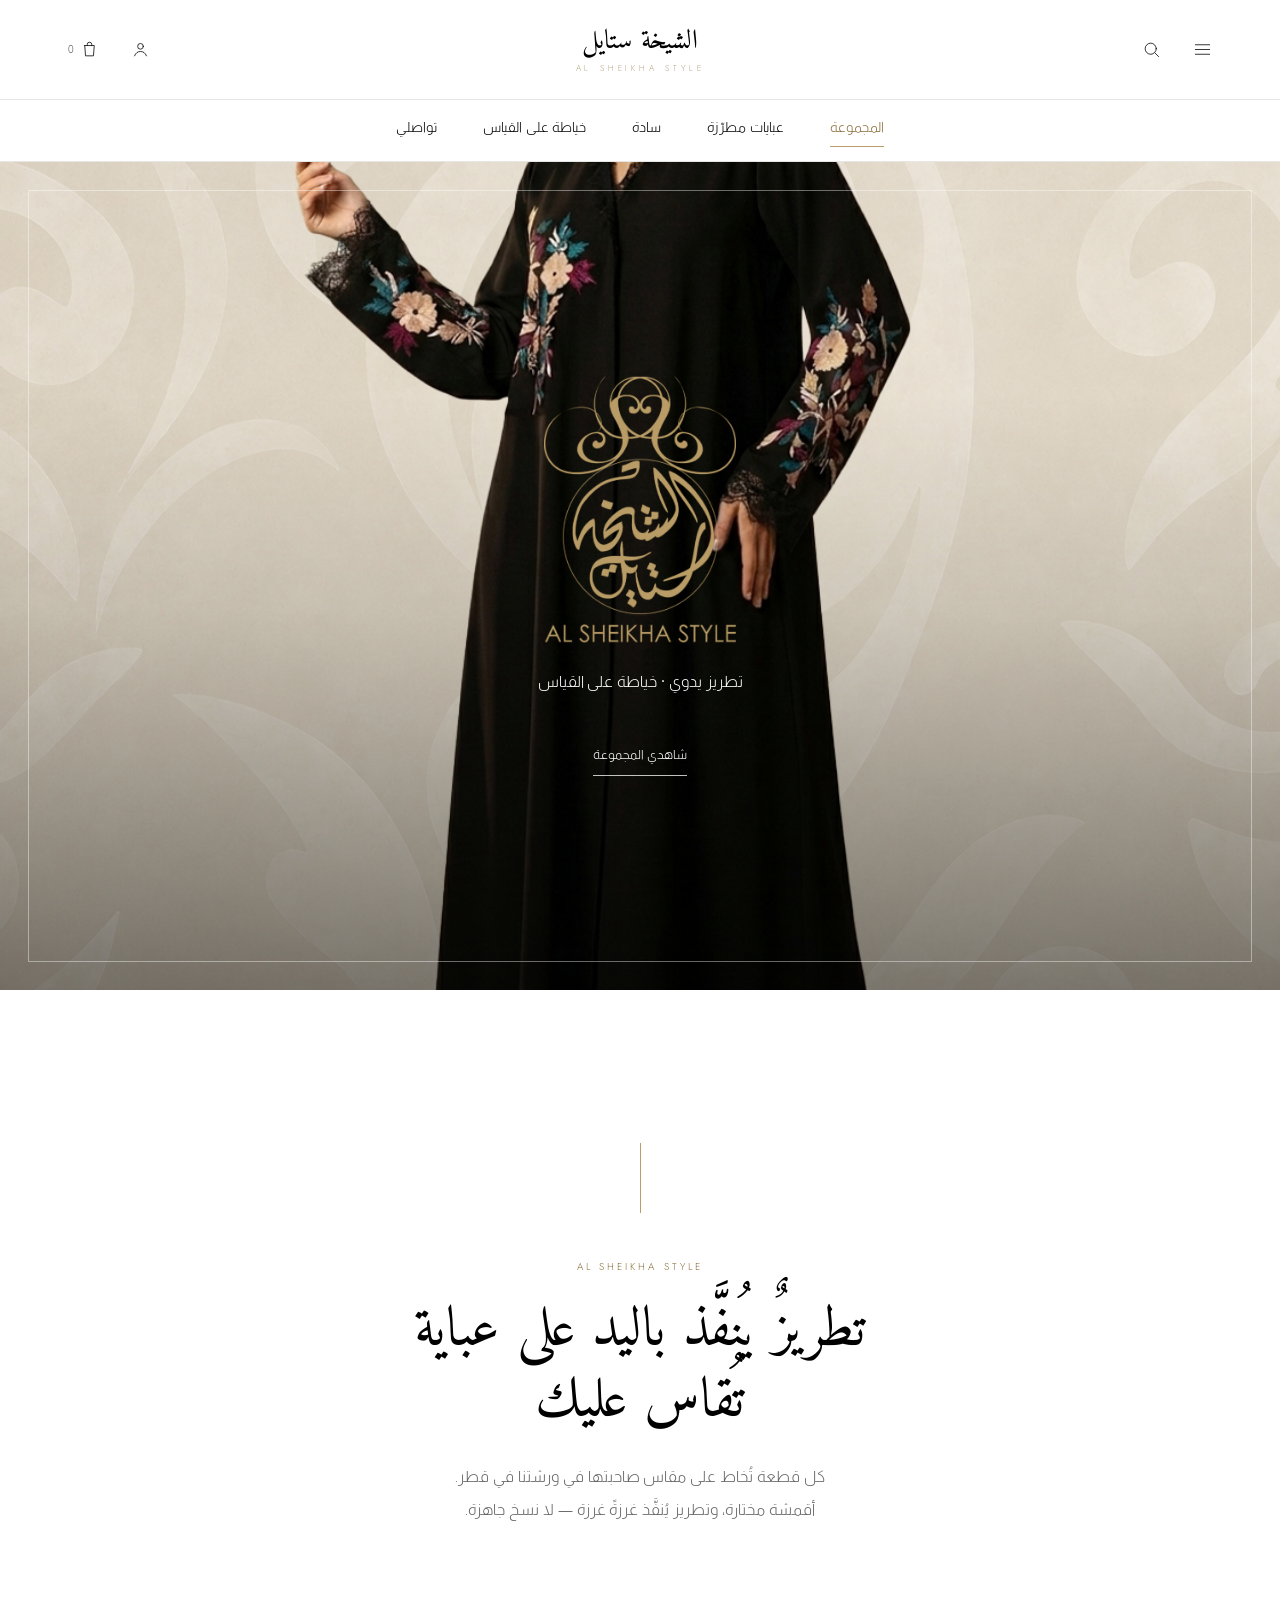
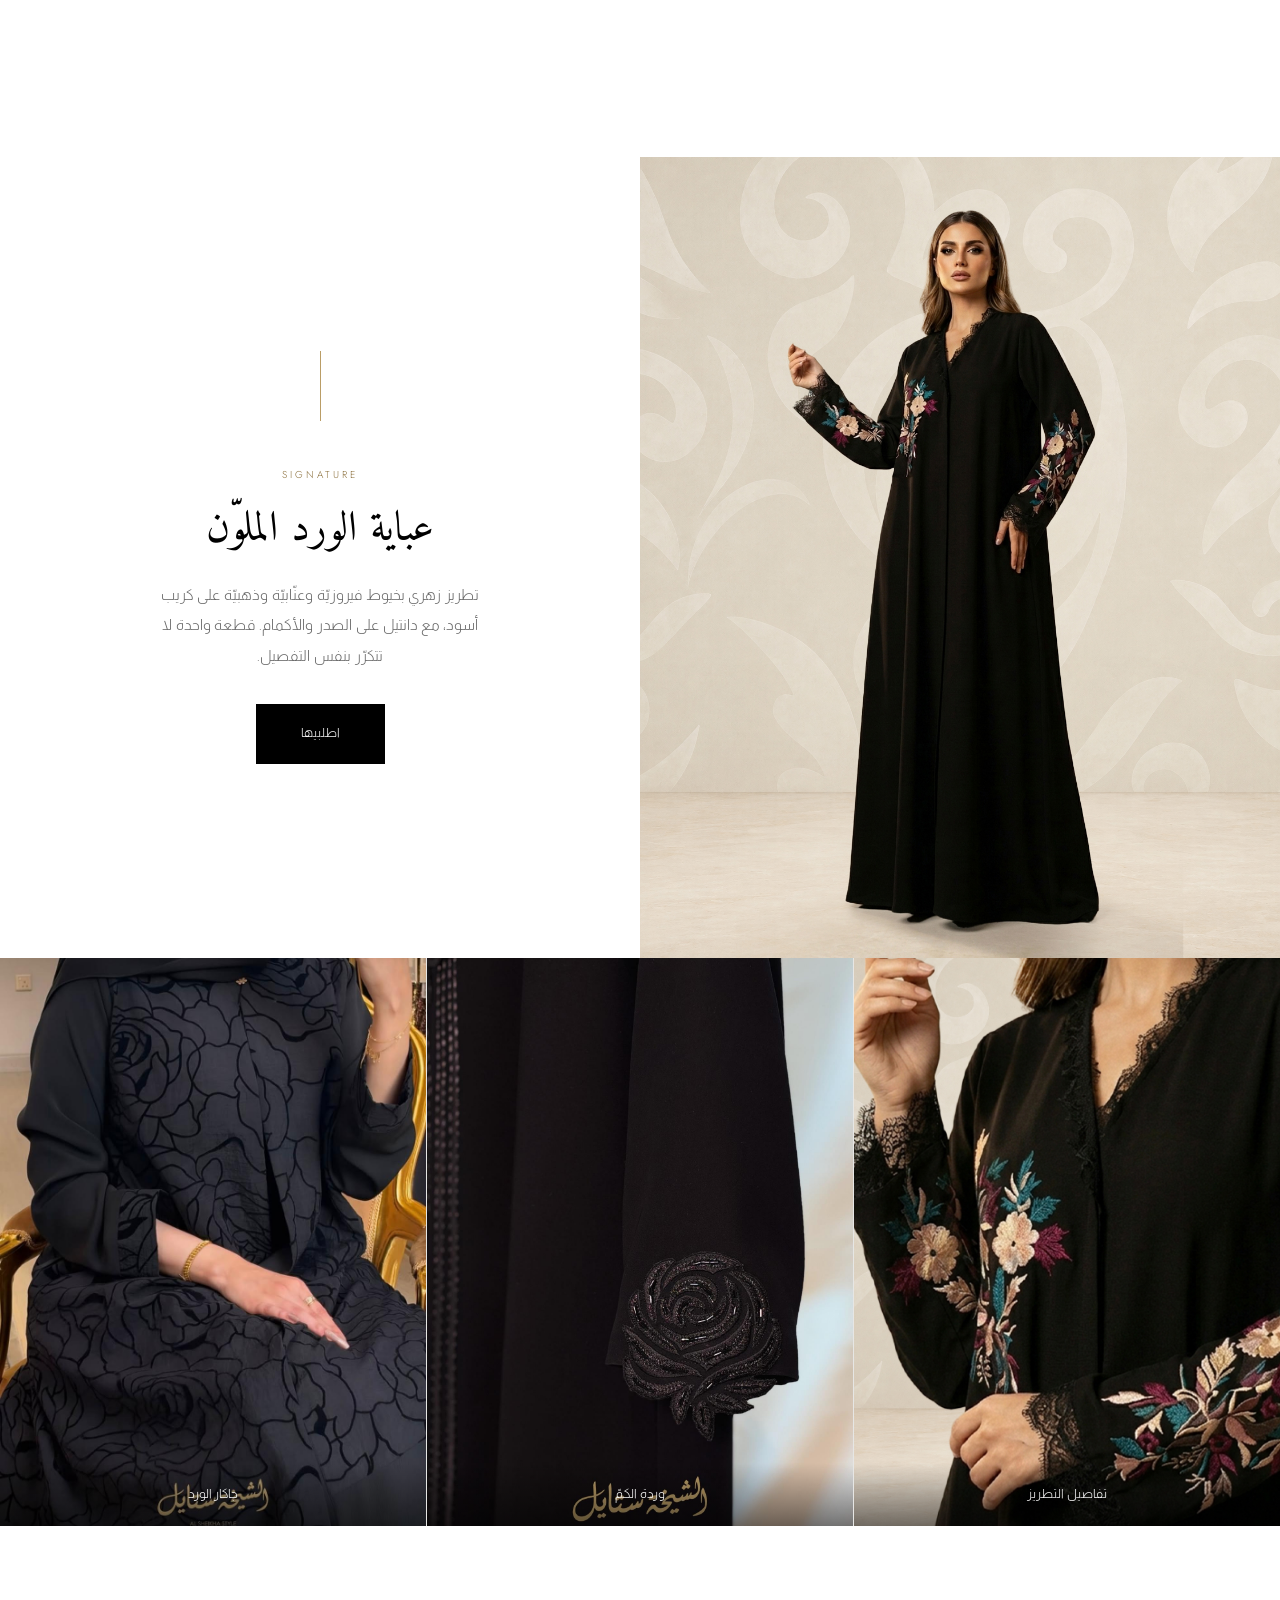
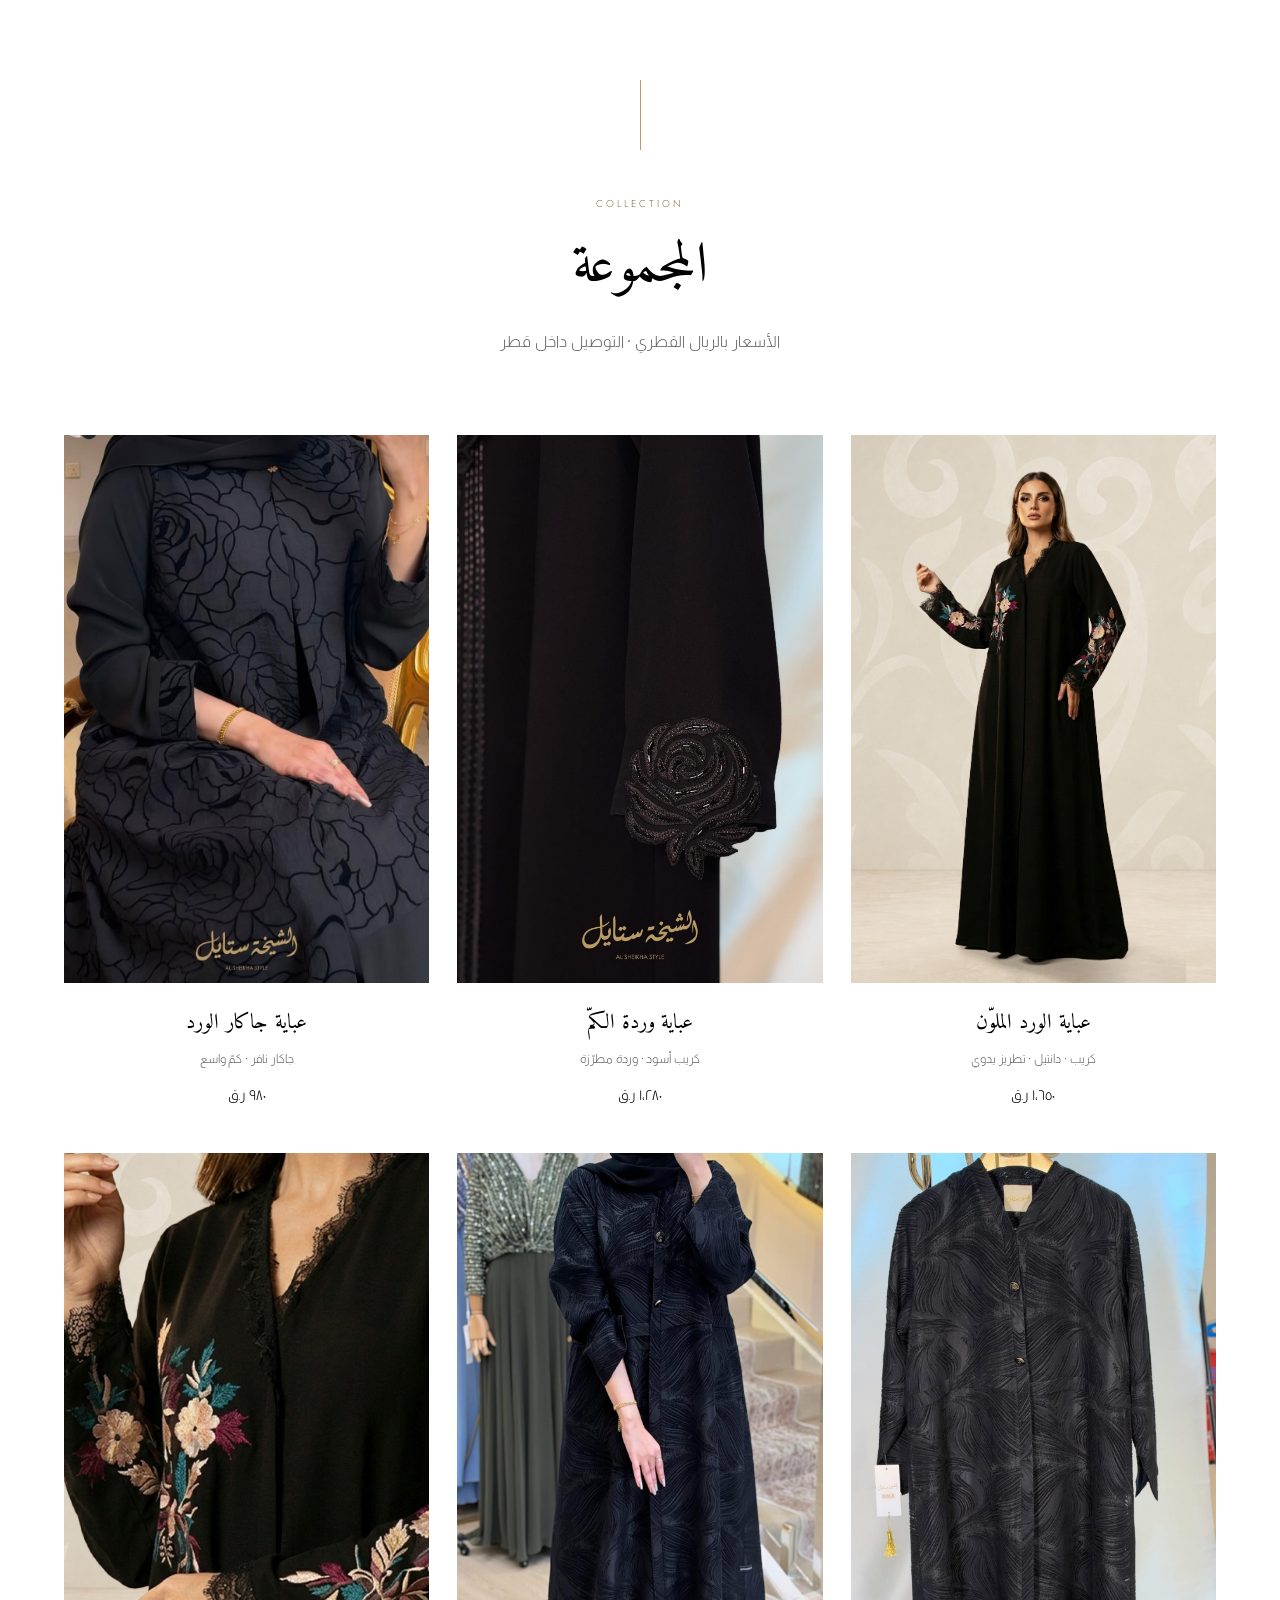
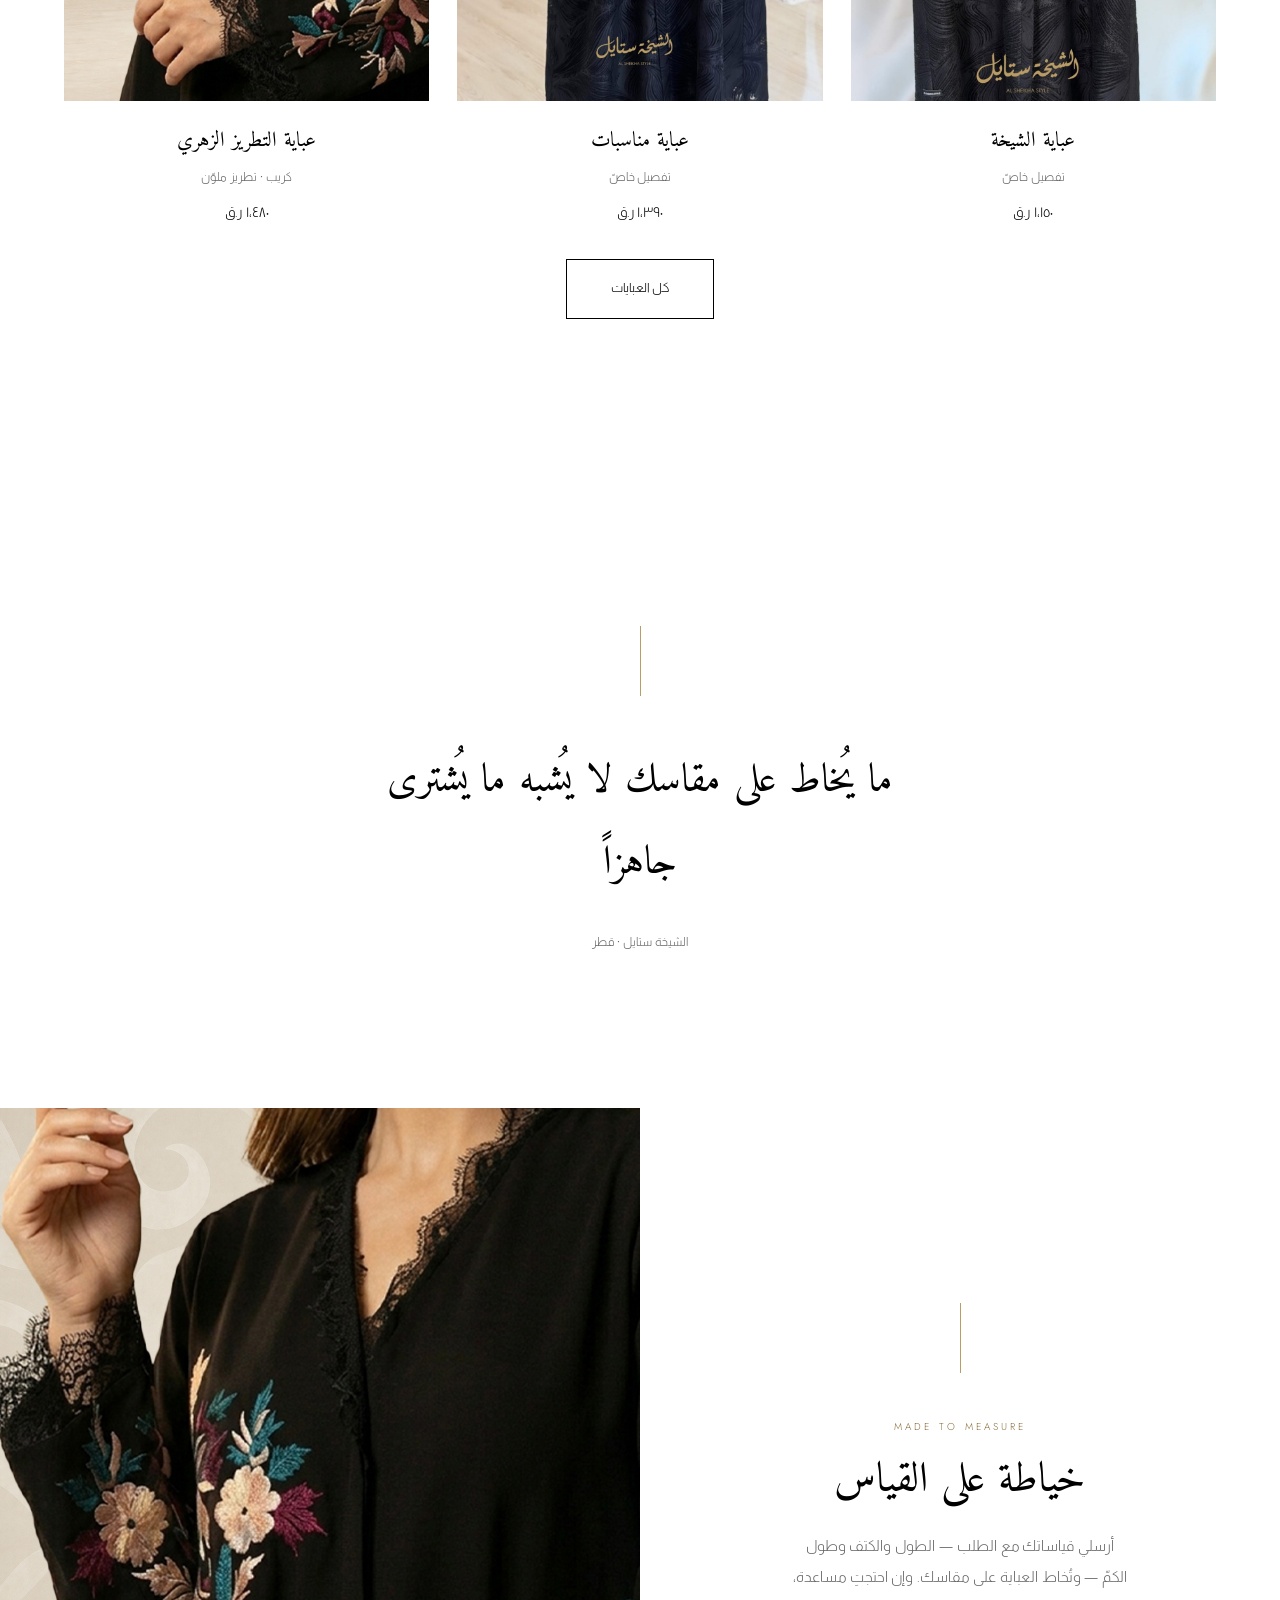
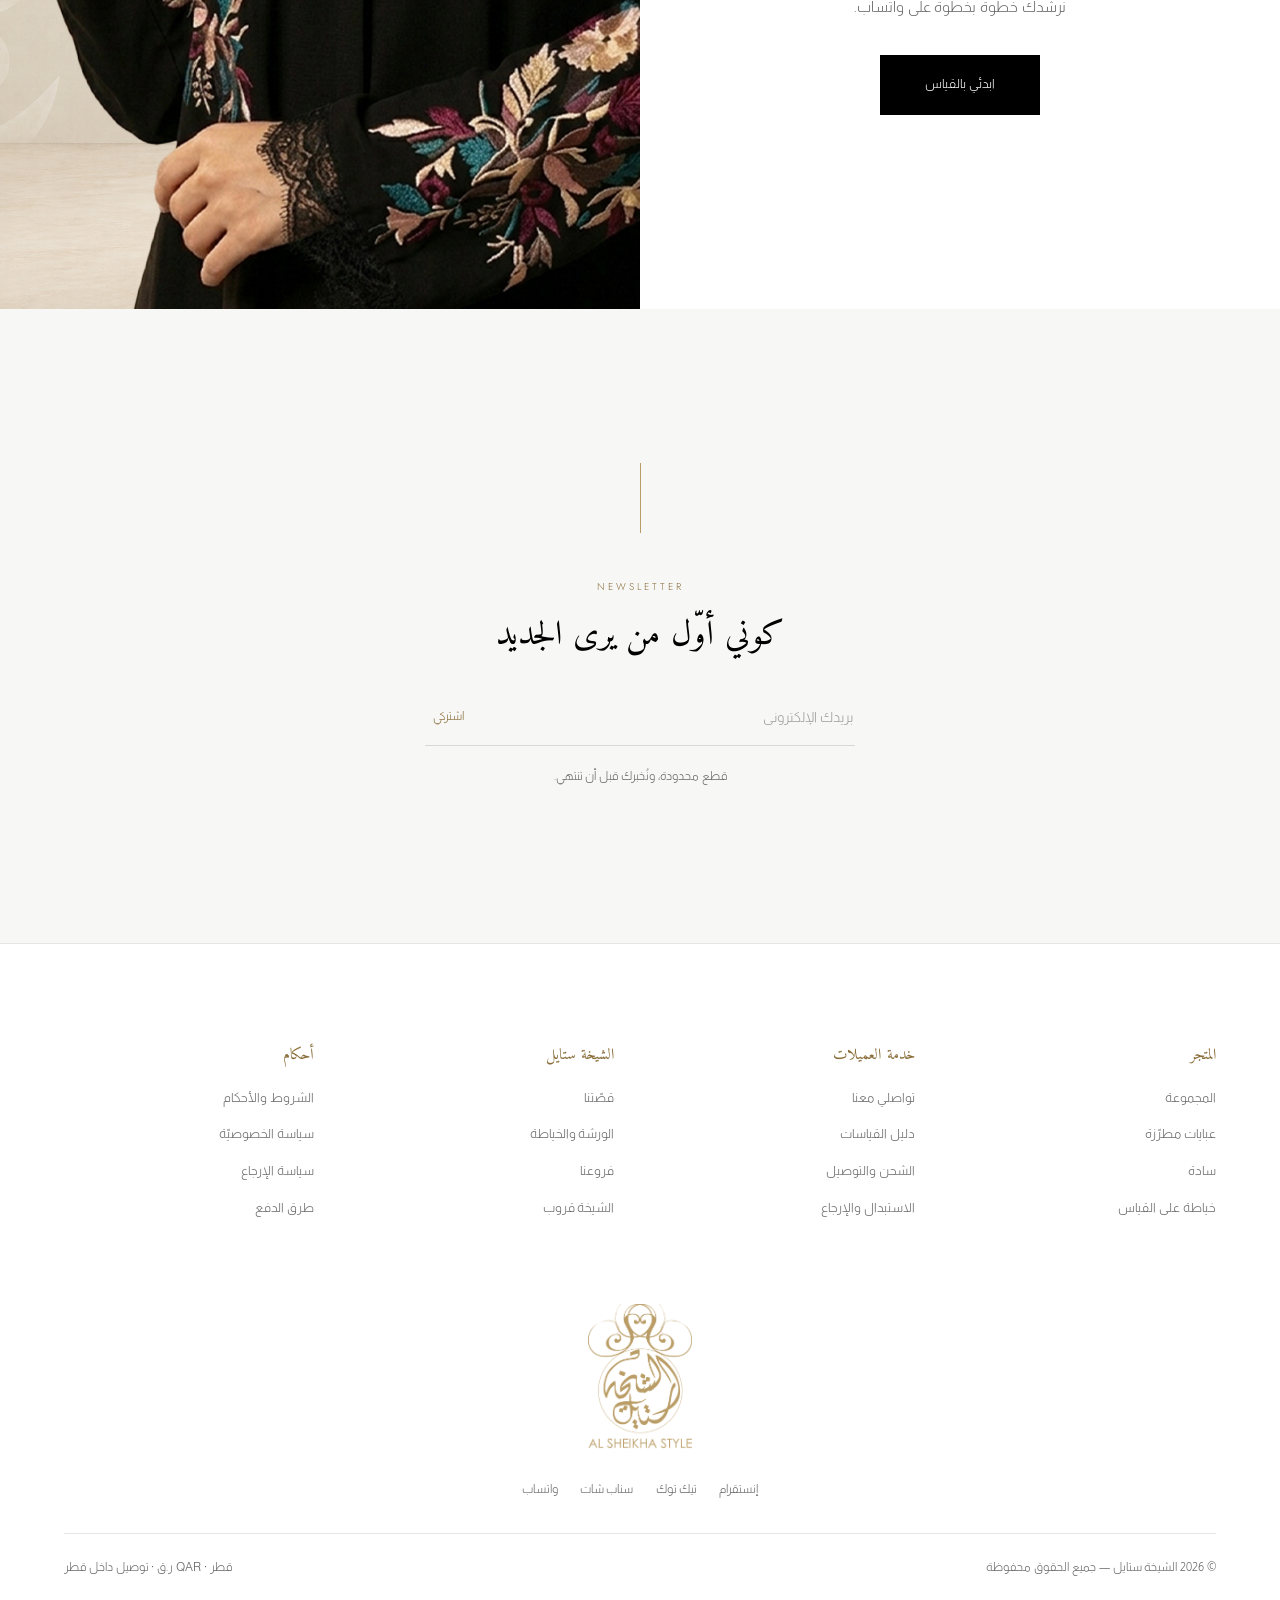
==== commit 3faaac7a: "تصميم ٣: أبيض نقي + خطّ أسود + ذهبي للمسات · صور العبايات الحقيقيّة والفيديو · حارس يمنع عودة الألوا" ====
--- a/index.html
+++ b/index.html
@@ -4,221 +4,181 @@
 <meta charset="utf-8">
 <meta name="viewport" content="width=device-width, initial-scale=1">
 <title>الشيخة ستايل — عبايات</title>
-<meta name="description" content="الشيخة ستايل — عبايات بخياطة تُقاس عليك. قطر.">
+<meta name="description" content="الشيخة ستايل — عبايات بتطريز يدوي وخياطة على القياس. قطر.">
 <link rel="preconnect" href="https://fonts.googleapis.com">
 <link rel="preconnect" href="https://fonts.gstatic.com" crossorigin>
 <link href="https://fonts.googleapis.com/css2?family=Amiri:wght@400;700&family=Almarai:wght@300;400&family=Jost:wght@200;300&display=swap" rel="stylesheet">
 <style>
 /* ============================================================
-   الشيخة ستايل — النسخة ٢
-   بلا أسود: الهويّة أوف وايت + ذهبي فقط.
-   الدرجات الداكنة بنّيّة دافئة مشتقّة من الذهبي لا رماديّة.
+   الشيخة ستايل — النسخة ٣
+   أبيض نقي + خطّ أسود + ذهبي للمسات.
+   لا كريمي ولا بيج ولا رملي — الأسطح المتبادلة رماديّة محايدة.
    ============================================================ */
 :root{
-  --bg:#FAF8F4;        /* أوف وايت */
-  --beige:#F3EFE7;     /* بيج فاتح */
-  --sand:#EBE4D7;      /* رملي — بديل الأسود في الفوتر */
-  --ink:#3A2F22;       /* بنّي داكن دافئ — 12.30:1 (بديل الأسود) */
-  --muted:#6B6050;     /* بنّي ثانوي — 5.80:1 على الأوف وايت و4.87:1 على الرملي */
-  --gold:#BA9D66;      /* ذهبي الشعار المقيس */
-  --gold-text:#8A6E3A; /* ذهبي يُقرأ على الأوف وايت — 4.53:1 */
-  --gold-deep:#7A6132; /* ذهبي للفوتر الرملي — 4.64:1 */
-  --hair:#E2DACA;      /* خطّ شعري ذهبي اللون */
-  --hair-2:#D3C6A6;
-  --pad:clamp(18px,5vw,88px);
-  --sec:clamp(60px,11vw,152px);
+  --bg:#FFFFFF;        /* أبيض */
+  --surface:#F7F7F6;   /* أوف وايت محايد — ليس كريمياً */
+  --ink:#000000;       /* أسود — 21:1 */
+  --muted:#666666;     /* رمادي — 5.74:1 على الأبيض */
+  --gold:#BA9D66;      /* ذهبي الشعار — لمسات وحدود وأزرار فقط */
+  --gold-text:#8A6E3A; /* ذهبي يُقرأ كنصّ — 4.80:1 */
+  --hair:#E6E6E4;      /* خطّ شعري محايد */
+  --pad:clamp(18px,5vw,96px);
+  --sec:clamp(64px,12vw,180px);
 }
 *{box-sizing:border-box}
 html{-webkit-text-size-adjust:100%;scroll-behavior:smooth}
 body{
   margin:0;background:var(--bg);color:var(--ink);
   font-family:'Almarai',system-ui,sans-serif;font-weight:300;
-  font-size:16px;line-height:2;word-spacing:.05em;
+  font-size:16px;line-height:2.05;word-spacing:.05em;
 }
 img,video,svg{display:block;max-width:100%}
 a{color:inherit;text-decoration:none}
 button{font:inherit;cursor:pointer;border:0;background:none;color:inherit}
-h1,h2,h3,h4{font-family:'Amiri',serif;font-weight:400;line-height:1.3;margin:0;letter-spacing:0}
+h1,h2,h3,h4{font-family:'Amiri',serif;font-weight:400;line-height:1.28;margin:0}
 
 /* ⚠️ letter-spacing للاتيني فقط — يقطع اتّصال الحروف العربيّة */
-.latin{font-family:'Jost',sans-serif;font-weight:200;letter-spacing:.42em;text-transform:uppercase}
-.latin-s{font-family:'Jost',sans-serif;font-weight:300;letter-spacing:.24em;text-transform:uppercase;font-size:10.5px}
+.latin{font-family:'Jost',sans-serif;font-weight:200;letter-spacing:.45em;text-transform:uppercase}
+.latin-label{font-family:'Jost',sans-serif;font-weight:300;letter-spacing:.3em;text-transform:uppercase;
+  font-size:10px;color:var(--gold-text)}
 .num{font-variant-numeric:tabular-nums;font-feature-settings:"tnum" 1}
 
-/* ظهور تدريجي — يعمل فقط مع الجافاسكربت، وبلا جافاسكربت يظهر المحتوى كاملاً */
-.js [data-reveal]{opacity:0;transform:translateY(22px)}
-.js [data-reveal].in{opacity:1;transform:none;transition:opacity 1.1s ease,transform 1.1s cubic-bezier(.2,.7,.3,1)}
+.js [data-reveal]{opacity:0;transform:translateY(26px)}
+.js [data-reveal].in{opacity:1;transform:none;
+  transition:opacity 1.2s ease,transform 1.2s cubic-bezier(.2,.7,.3,1)}
 @media (prefers-reduced-motion:reduce){
   .js [data-reveal]{opacity:1!important;transform:none!important}
   *{transition:none!important;animation:none!important}
 }
 
-/* ---------- خطّ شعري وزخرفة ---------- */
-.hair{height:1px;background:var(--hair);border:0;margin:0}
-.ornament{display:flex;align-items:center;justify-content:center;gap:12px;margin:0 auto}
-.ornament i{display:block;width:clamp(34px,7vw,74px);height:1px;background:var(--hair-2)}
-.ornament b{width:5px;height:5px;background:var(--gold);transform:rotate(45deg)}
-
-/* ---------- شريط أعلى ---------- */
-.topbar{background:var(--bg);text-align:center;padding:10px var(--pad);font-size:12px;color:var(--muted)}
-.topbar b{color:var(--gold-text);font-weight:400}
-
 /* ---------- الشريط العلوي ---------- */
-.hdr{position:sticky;top:0;z-index:60;background:rgba(250,248,244,.94);backdrop-filter:blur(8px);
+.hdr{position:sticky;top:0;z-index:60;background:rgba(255,255,255,.95);backdrop-filter:blur(10px);
   border-bottom:1px solid var(--hair)}
 .hdr-in{display:grid;grid-template-columns:1fr auto 1fr;align-items:center;gap:10px;
-  padding:clamp(14px,2.4vw,24px) var(--pad)}
-.hdr-s{display:flex;align-items:center;gap:clamp(12px,2vw,22px)}
+  padding:clamp(15px,2.6vw,26px) var(--pad)}
+.hdr-s{display:flex;align-items:center;gap:clamp(13px,2vw,24px)}
 .hdr-s.e{justify-content:flex-end}
-.ico{width:20px;height:20px;stroke:var(--ink);stroke-width:1.1;fill:none;stroke-linecap:round}
+.ico{width:19px;height:19px;stroke:var(--ink);stroke-width:1;fill:none;stroke-linecap:round}
 .ibtn{display:flex;align-items:center;gap:6px;padding:4px}
 .ibtn:hover .ico{stroke:var(--gold-text)}
 .cn{font-size:11px;color:var(--muted)}
-/* الشعار طويل (نسبة 0.71) فلا يصلح لشريط علوي ⇒ الاسم مكتوب هنا والشعار في البطل والفوتر */
-.wm{text-align:center;line-height:1.2}
-.wm .a{font-family:'Amiri',serif;font-size:clamp(19px,4.4vw,26px)}
-.wm .b{font-size:clamp(6.5px,1.6vw,9px);color:var(--gold-text);margin-top:4px}
+/* الشعار نسبته 0.71 (طويل) فلا يصلح لشريط علوي ⇒ الاسم مكتوب هنا، والشعار في البطل والفوتر */
+.wm{text-align:center;line-height:1.18}
+.wm .a{font-family:'Amiri',serif;font-size:clamp(19px,4.4vw,27px)}
+.wm .b{font-size:clamp(6px,1.5vw,8.5px);color:var(--gold-text);margin-top:5px}
 
 /* ---------- القائمة ---------- */
-.nav{background:var(--bg);border-bottom:1px solid var(--hair)}
-.nav-in{display:flex;gap:clamp(16px,3.4vw,42px);justify-content:center;padding:13px var(--pad);
+.nav{border-bottom:1px solid var(--hair)}
+.nav-in{display:flex;gap:clamp(18px,3.6vw,46px);justify-content:center;padding:14px var(--pad);
   overflow-x:auto;scrollbar-width:none}
 .nav-in::-webkit-scrollbar{display:none}
-.nav a{font-size:13.5px;white-space:nowrap;padding-bottom:4px;border-bottom:1px solid transparent;
-  transition:border-color .5s,color .5s}
+.nav a{font-size:13.5px;white-space:nowrap;padding-bottom:4px;
+  border-bottom:1px solid transparent;transition:border-color .6s,color .6s}
 .nav a:hover,.nav a.on{border-color:var(--gold);color:var(--gold-text)}
 
-/* ---------- البطل: فيديو ---------- */
-.hero{position:relative;height:clamp(460px,88vh,860px);overflow:hidden;background:var(--sand)}
-.hero-media{position:absolute;inset:0;width:100%;height:100%;object-fit:cover}
-/* تعتيم كريمي لا أسود — ليبقى الجوّ فاتحاً */
+/* ---------- البطل: الفيديو ---------- */
+.hero{position:relative;height:clamp(480px,92vh,920px);overflow:hidden;background:#111}
+.hero video{position:absolute;inset:0;width:100%;height:100%;object-fit:cover}
+/* تعتيم من الأسفل فقط — ليُقرأ النصّ بلا أن يُحجب الفيديو */
 .hero::after{content:"";position:absolute;inset:0;z-index:1;pointer-events:none;
-  background:linear-gradient(to top,rgba(58,47,34,.34) 0%,rgba(58,47,34,.10) 42%,rgba(250,248,244,.10) 100%)}
-/* إطار ذهبي رقيق — من أدوات الفخامة الكلاسيكيّة */
-.hero-frame{position:absolute;inset:clamp(12px,2.4vw,26px);z-index:3;pointer-events:none;
-  border:1px solid rgba(250,248,244,.55)}
+  background:linear-gradient(to top,rgba(0,0,0,.46),rgba(0,0,0,.10) 46%,transparent 72%)}
+.hero-frame{position:absolute;inset:clamp(13px,2.4vw,28px);z-index:3;pointer-events:none;
+  border:1px solid rgba(255,255,255,.4)}
 .hero-in{position:absolute;inset:0;z-index:4;display:flex;flex-direction:column;
-  align-items:center;justify-content:center;text-align:center;padding:40px 22px}
-.hero-logo{width:clamp(118px,15vw,196px);filter:drop-shadow(0 2px 20px rgba(58,47,34,.3))}
-.hero-sub{color:#FBF8F2;font-size:clamp(13px,2vw,16px);margin-top:20px;
-  text-shadow:0 1px 14px rgba(58,47,34,.5)}
-.hero-cta{display:inline-block;margin-top:26px;color:#FBF8F2;font-size:13px;
-  padding-bottom:5px;border-bottom:1px solid rgba(251,248,242,.8);transition:border-color .5s}
+  align-items:center;justify-content:center;text-align:center;padding:42px 22px}
+.hero-logo{width:clamp(120px,15vw,200px)}
+.hero-sub{color:#fff;font-size:clamp(13px,1.9vw,16px);margin-top:22px;letter-spacing:0}
+.hero-cta{display:inline-block;margin-top:28px;color:#fff;font-size:12.5px;
+  padding-bottom:6px;border-bottom:1px solid rgba(255,255,255,.75);transition:border-color .6s}
 .hero-cta:hover{border-color:var(--gold)}
-/* يظهر فقط إن تعذّر تحميل الفيديو — فلا يرى أحد مستطيلاً فارغاً */
-.hero-ph{position:absolute;inset:0;z-index:2;display:none;align-items:flex-start;justify-content:center;
-  padding-top:clamp(50px,9vw,96px);background:var(--sand)}
-.hero.no-media .hero-ph{display:flex}
-.hero.no-media::after{background:linear-gradient(to top,rgba(58,47,34,.16),transparent 60%)}
-.hero.no-media .hero-sub,.hero.no-media .hero-cta{color:var(--ink);text-shadow:none}
-.hero.no-media .hero-cta{border-color:var(--gold)}
-.hero.no-media .hero-frame{border-color:var(--hair-2)}
-.hero.no-media .hero-logo{filter:none}
-.ph-note{border:1px solid var(--hair-2);padding:9px 16px;font-size:11.5px;color:var(--muted);
-  background:rgba(250,248,244,.7)}
-
-/* ---------- بيان ---------- */
-.state{padding:var(--sec) var(--pad);text-align:center}
-.state h2{font-size:clamp(25px,5vw,52px);max-width:22ch;margin:22px auto 0}
-.state p{color:var(--muted);font-size:clamp(14px,1.6vw,16.5px);max-width:50ch;margin:22px auto 0}
-
-/* ---------- مجموعتان ---------- */
-.duo{display:grid;grid-template-columns:1fr;gap:clamp(22px,4vw,46px);padding:0 var(--pad) var(--sec)}
-.duo-item{text-align:center}
-.frame{position:relative;background:var(--beige);aspect-ratio:3/4;overflow:hidden}
-.frame>img{width:100%;height:100%;object-fit:cover;transition:transform 1.4s cubic-bezier(.2,.7,.3,1)}
-.duo-item:hover .frame>img,.card:hover .frame>img{transform:scale(1.045)}
-.frame::after{content:"";position:absolute;inset:11px;border:1px solid rgba(250,248,244,.5);pointer-events:none}
-.frame.missing>img{display:none}
-.frame.missing::after{border-color:var(--hair-2)}
-.frame .ph-box{position:absolute;inset:0;display:none;align-items:center;justify-content:center;padding:20px}
-.frame.missing .ph-box{display:flex}
-.duo-item h3{font-size:clamp(19px,2.6vw,26px);margin-top:20px}
-.duo-item .go{display:inline-block;margin-top:9px;font-size:12.5px;color:var(--gold-text);
-  padding-bottom:4px;border-bottom:1px solid var(--hair-2)}
-
-/* ---------- المنتجات ---------- */
+
+/* ---------- أقسام ---------- */
 .sec{padding:var(--sec) var(--pad)}
-.sec.beige{background:var(--beige)}
-.head{text-align:center;margin-bottom:clamp(34px,5vw,68px)}
-.head h2{font-size:clamp(23px,4vw,42px);margin-top:20px}
-.head p{color:var(--muted);font-size:14px;margin:12px 0 0}
-.grid{display:grid;grid-template-columns:repeat(2,1fr);gap:clamp(14px,2.6vw,38px) clamp(12px,2vw,28px)}
-.card .frame{aspect-ratio:2/3}
-.card-b{padding:16px 2px 0;text-align:center}
-.card-n{font-family:'Amiri',serif;font-size:clamp(16px,1.9vw,20px)}
-.card-m{font-size:11.5px;color:var(--muted);margin-top:3px}
-.card-p{margin-top:9px;font-size:13.5px}
+.sec.sf{background:var(--surface)}
+.head{text-align:center;max-width:62ch;margin:0 auto clamp(40px,6vw,86px)}
+.head h2{font-size:clamp(26px,5.2vw,56px);margin-top:18px}
+.head p{color:var(--muted);font-size:clamp(14px,1.6vw,16px);margin:22px auto 0;max-width:48ch}
+.hair{width:1px;height:clamp(34px,6vw,70px);background:var(--gold);margin:0 auto clamp(26px,4vw,44px)}
+
+/* ---------- تحريري: صورة + نصّ ---------- */
+.edi{display:grid;grid-template-columns:1fr;align-items:center;gap:0}
+.edi-img{position:relative;overflow:hidden;background:var(--surface);aspect-ratio:4/5}
+.edi-img img{width:100%;height:100%;object-fit:cover;transition:transform 1.8s cubic-bezier(.2,.7,.3,1)}
+.edi:hover .edi-img img{transform:scale(1.03)}
+.edi-t{padding:clamp(44px,8vw,112px) var(--pad);text-align:center}
+.edi-t h2{font-size:clamp(23px,3.6vw,42px);margin-top:18px}
+.edi-t p{color:var(--muted);font-size:15px;margin:22px auto 0;max-width:42ch}
+
+/* زرّ أسود بنصّ أبيض — 21:1، وهو أرقى من الزرّ الملوّن */
+.btn{display:inline-block;margin-top:32px;background:var(--ink);color:#fff;
+  padding:16px 44px;font-size:12.5px;border:1px solid var(--ink);transition:background .5s,color .5s}
+.btn:hover{background:#fff;color:var(--ink)}
+.btn-o{background:none;color:var(--ink)}
+.btn-o:hover{background:var(--ink);color:#fff}
+
+/* ---------- ثلاثيّة صور بعرض الصفحة ---------- */
+.trip{display:grid;grid-template-columns:repeat(3,1fr);gap:1px;background:var(--hair)}
+.trip a{position:relative;overflow:hidden;aspect-ratio:3/4;background:var(--surface)}
+.trip img{width:100%;height:100%;object-fit:cover;transition:transform 1.8s cubic-bezier(.2,.7,.3,1)}
+.trip a:hover img{transform:scale(1.045)}
+.trip span{position:absolute;inset-inline:0;bottom:0;padding:18px 14px;color:#fff;font-size:13px;
+  text-align:center;background:linear-gradient(to top,rgba(0,0,0,.5),transparent)}
+
+/* ---------- شبكة المنتجات ---------- */
+.grid{display:grid;grid-template-columns:repeat(2,1fr);gap:clamp(22px,3.4vw,54px) clamp(14px,2.2vw,32px)}
+.card .ph{position:relative;overflow:hidden;aspect-ratio:2/3;background:var(--surface)}
+.card .ph img{width:100%;height:100%;object-fit:cover;transition:transform 1.8s cubic-bezier(.2,.7,.3,1)}
+.card:hover .ph img{transform:scale(1.045)}
+.card-b{padding:18px 2px 0;text-align:center}
+.card-n{font-family:'Amiri',serif;font-size:clamp(16px,1.9vw,21px)}
+.card-m{font-size:11.5px;color:var(--muted);margin-top:4px}
+.card-p{margin-top:10px;font-size:13.5px}
 .card-p .was{color:var(--muted);text-decoration:line-through;margin-inline-start:9px;font-size:12px}
-.sw{display:flex;gap:6px;justify-content:center;margin-top:11px}
-.sw i{width:10px;height:10px;border:1px solid var(--hair-2);border-radius:50%}
-
-/* زرّ ذهبي: نصّه داكن — أبيض عليه 2.59:1 ولا يُقرأ */
-.btn{display:inline-block;margin-top:30px;background:var(--gold);color:var(--ink);
-  padding:15px 40px;font-size:13px;border:1px solid var(--gold);transition:background .5s,color .5s}
-.btn:hover{background:#A88B54}
-.btn-o{background:none;color:var(--ink);border-color:var(--ink)}
-.btn-o:hover{background:var(--ink);color:var(--bg)}
-
-/* ---------- تحريري ---------- */
-.edi{background:var(--sand);display:grid;grid-template-columns:1fr}
-.edi .frame{aspect-ratio:4/5;background:#E3DACA}
-.edi-t{padding:clamp(40px,8vw,104px) var(--pad);text-align:center;
-  display:flex;flex-direction:column;justify-content:center}
-.edi-t h2{font-size:clamp(22px,3.4vw,38px);margin-top:20px}
-.edi-t p{color:var(--muted);font-size:14.5px;margin:20px auto 0;max-width:44ch}
-
-/* ---------- شريط عريض ---------- */
-.band{position:relative;height:clamp(300px,52vh,560px);overflow:hidden;background:var(--beige)}
-.band>img{width:100%;height:100%;object-fit:cover}
-.band.missing>img{display:none}
-.band::after{content:"";position:absolute;inset:0;background:linear-gradient(to top,rgba(58,47,34,.3),rgba(58,47,34,.06))}
-.band.missing::after{background:none}
-.band-in{position:absolute;inset:0;z-index:2;display:flex;flex-direction:column;
-  align-items:center;justify-content:center;text-align:center;padding:30px 22px}
-.band-in q{font-family:'Amiri',serif;font-size:clamp(20px,3.2vw,36px);color:#FBF8F2;
-  max-width:26ch;text-shadow:0 1px 16px rgba(58,47,34,.5)}
-.band.missing .band-in q{color:var(--ink);text-shadow:none}
+
+/* ---------- اقتباس ---------- */
+.quote{padding:var(--sec) var(--pad);text-align:center;background:var(--bg)}
+.quote q{font-family:'Amiri',serif;font-size:clamp(21px,3.6vw,40px);display:block;
+  max-width:28ch;margin:0 auto;quotes:none}
+.quote .sig{color:var(--muted);font-size:12px;margin-top:26px}
 
 /* ---------- النشرة ---------- */
-.news{background:var(--bg);padding:var(--sec) var(--pad);text-align:center}
-.news h2{font-size:clamp(20px,2.9vw,31px);margin-top:20px}
-.news form{display:flex;gap:0;max-width:450px;margin:28px auto 0;border-bottom:1px solid var(--hair-2)}
-.news input{flex:1;min-width:0;padding:14px 4px;border:0;background:none;font:inherit;font-size:14px;color:var(--ink)}
+.news{padding:var(--sec) var(--pad);text-align:center;background:var(--surface)}
+.news h2{font-size:clamp(20px,3vw,34px);margin-top:18px}
+.news form{display:flex;max-width:430px;margin:30px auto 0;border-bottom:1px solid #D8D8D6}
+.news input{flex:1;min-width:0;padding:14px 2px;border:0;background:none;font:inherit;font-size:14px;color:var(--ink)}
 .news input:focus{outline:0}
-.news input::placeholder{color:#A49A89}
-.news button{padding:14px 10px;font-size:12px;color:var(--gold-text)}
-.news small{display:block;color:var(--muted);font-size:12px;margin-top:16px}
-
-/* ---------- الفوتر: رملي لا أسود ---------- */
-footer{background:var(--sand);color:var(--ink);padding:clamp(48px,8vw,96px) var(--pad) 28px}
-.fc{display:grid;grid-template-columns:repeat(2,1fr);gap:clamp(28px,4vw,54px);max-width:1200px;margin:0 auto}
-.fc h4{font-family:'Amiri',serif;font-size:16px;font-weight:400;color:var(--gold-deep);margin:0 0 12px}
+.news input::placeholder{color:#9B9B9B}
+.news button{padding:14px 8px;font-size:11.5px;color:var(--gold-text)}
+.news small{display:block;color:var(--muted);font-size:12px;margin-top:18px}
+
+/* ---------- الفوتر ---------- */
+footer{background:var(--bg);border-top:1px solid var(--hair);padding:clamp(50px,8vw,104px) var(--pad) 30px}
+.fc{display:grid;grid-template-columns:repeat(2,1fr);gap:clamp(30px,4vw,56px);max-width:1240px;margin:0 auto}
+.fc h4{font-size:15.5px;color:var(--gold-text);margin:0 0 14px;font-family:'Amiri',serif;font-weight:400}
 .fc a{display:block;font-size:13px;color:var(--muted);padding:5px 0;transition:color .4s}
 .fc a:hover{color:var(--ink)}
-.flogo{text-align:center;margin:clamp(40px,6vw,72px) auto 0;max-width:1200px}
-.flogo img{width:112px;margin:0 auto}
-.fsoc{display:flex;flex-wrap:wrap;gap:20px;justify-content:center;margin-top:26px}
+.flogo{text-align:center;margin:clamp(44px,6vw,80px) auto 0;max-width:1240px}
+.flogo img{width:104px;margin:0 auto}
+.fsoc{display:flex;flex-wrap:wrap;gap:22px;justify-content:center;margin-top:28px}
 .fsoc a{font-size:12px;color:var(--muted)}
-.fsoc a:hover{color:var(--gold-deep)}
-.fbar{border-top:1px solid var(--hair-2);margin:30px auto 0;padding-top:20px;display:flex;flex-wrap:wrap;
-  gap:12px;justify-content:space-between;font-size:11.5px;color:var(--muted);max-width:1200px}
-
-/* ---------- شاشات أوسع ---------- */
-@media (min-width:720px){
-  .duo{grid-template-columns:1fr 1fr}
+.fsoc a:hover{color:var(--gold-text)}
+.fbar{border-top:1px solid var(--hair);margin:32px auto 0;padding-top:22px;display:flex;flex-wrap:wrap;
+  gap:12px;justify-content:space-between;font-size:11.5px;color:var(--muted);max-width:1240px}
+
+@media (min-width:760px){
   .grid{grid-template-columns:repeat(3,1fr)}
-  .edi{grid-template-columns:1fr 1fr;align-items:center}
-  .edi .frame{aspect-ratio:1/1;height:100%}
   .fc{grid-template-columns:repeat(4,1fr)}
+  .edi{grid-template-columns:1fr 1fr}
+  .edi-img{aspect-ratio:auto;height:100%;min-height:clamp(420px,56vw,760px)}
+  .edi.rev .edi-img{order:2}
+}
+@media (max-width:759px){
+  .trip{grid-template-columns:1fr}
+  .trip a{aspect-ratio:4/5}
 }
 </style>
 </head>
 <body>
-
-<div class="topbar">
-  توصيل داخل قطر <b>·</b> خياطة على القياس <b>·</b> قطع محدودة
-</div>
 
 <header class="hdr">
   <div class="hdr-in">
@@ -242,124 +202,121 @@
 
 <nav class="nav">
   <div class="nav-in">
-    <a href="#" class="on">الجديد</a>
-    <a href="#new">عبايات</a>
-    <a href="#">جلابيات</a>
-    <a href="#">طرح وشيلات</a>
+    <a href="#collection" class="on">المجموعة</a>
+    <a href="#collection">عبايات مطرّزة</a>
+    <a href="#collection">سادة</a>
     <a href="#custom">خياطة على القياس</a>
+    <a href="#">تواصلي</a>
   </div>
 </nav>
 
-<!-- ======== البطل: فيديو ======== -->
-<section class="hero no-media" id="hero">
-  <video class="hero-media" id="heroVideo" autoplay muted loop playsinline preload="metadata"
-         poster="brand/photos/hero-poster.jpg" aria-label="عبايات الشيخة ستايل">
+<!-- ======== البطل: الفيديو ======== -->
+<section class="hero">
+  <video autoplay muted loop playsinline preload="metadata"
+         poster="brand/photos/studio-full-1.jpg" aria-label="عبايات الشيخة ستايل">
     <source src="brand/video/hero.mp4" type="video/mp4">
   </video>
-  <div class="hero-ph">
-    <span class="ph-note">مكان الفيديو — ارفعه باسم <b>brand/video/hero.mp4</b> ويعمل تلقائياً</span>
-  </div>
   <div class="hero-frame"></div>
   <div class="hero-in">
     <img class="hero-logo" src="brand/logo-gold-transparent.png" alt="الشيخة ستايل">
-    <p class="hero-sub">عبايات تُخاط على مقاسك — في قطر</p>
-    <a href="#new" class="hero-cta">شاهدي المجموعة</a>
-  </div>
-</section>
-
-<!-- ======== بيان ======== -->
-<section class="state">
-  <div data-reveal>
-    <div class="ornament"><i></i><b></b><i></i></div>
-    <h2>العباية التي تُقاس عليك وحدك</h2>
+    <p class="hero-sub">تطريز يدوي · خياطة على القياس</p>
+    <a href="#collection" class="hero-cta">شاهدي المجموعة</a>
+  </div>
+</section>
+
+<!-- ======== مقدّمة ======== -->
+<section class="sec">
+  <div class="head" data-reveal>
+    <div class="hair"></div>
+    <div class="latin-label">Al Sheikha Style</div>
+    <h2>تطريزٌ يُنفَّذ باليد على عباية تُقاس عليك</h2>
     <p>
-      نخيط كل قطعة على قياس صاحبتها في ورشتنا. أقمشة مختارة باليد،
-      وتفاصيل تُنفَّذ مرّة واحدة بإحكام — لا قطعاً جاهزة مستوردة.
+      كل قطعة تُخاط على مقاس صاحبتها في ورشتنا في قطر.
+      أقمشة مختارة، وتطريز يُنفَّذ غرزةً غرزة — لا نسخ جاهزة.
     </p>
   </div>
 </section>
 
-<!-- ======== مجموعتان ======== -->
-<div class="duo">
-  <a href="#new" class="duo-item" data-reveal>
-    <div class="frame missing">
-      <img src="brand/photos/hero-1.jpg" alt="مجموعة السهرة" data-ph>
-      <span class="ph-box"><span class="ph-note">صورة · hero-1.jpg</span></span>
-    </div>
-    <h3>مجموعة السهرة</h3>
-    <span class="go">تسوّقي</span>
-  </a>
-  <a href="#new" class="duo-item" data-reveal>
-    <div class="frame missing">
-      <img src="brand/photos/hero-2.jpg" alt="عبايات اليوم" data-ph>
-      <span class="ph-box"><span class="ph-note">صورة · hero-2.jpg</span></span>
-    </div>
-    <h3>عبايات اليوم</h3>
-    <span class="go">تسوّقي</span>
-  </a>
+<!-- ======== تحريري ١ ======== -->
+<section class="edi">
+  <div class="edi-img">
+    <img src="brand/photos/studio-full-1.jpg" alt="عباية مطرّزة بالورد الملوّن">
+  </div>
+  <div class="edi-t" data-reveal>
+    <div class="hair"></div>
+    <div class="latin-label">Signature</div>
+    <h2>عباية الورد الملوّن</h2>
+    <p>
+      تطريز زهري بخيوط فيروزيّة وعنّابيّة وذهبيّة على كريب أسود،
+      مع دانتيل على الصدر والأكمام. قطعة واحدة لا تتكرّر بنفس التفصيل.
+    </p>
+    <div><a href="#collection" class="btn">اطلبيها</a></div>
+  </div>
+</section>
+
+<!-- ======== ثلاثيّة ======== -->
+<div class="trip">
+  <a href="#collection"><img src="brand/photos/studio-detail-1.jpg" alt="تفاصيل التطريز"><span>تفاصيل التطريز</span></a>
+  <a href="#collection"><img src="brand/photos/detail-rose-sleeve.jpg" alt="وردة على الكمّ"><span>وردة الكمّ</span></a>
+  <a href="#collection"><img src="brand/photos/shop-1.jpg" alt="جاكار الورد"><span>جاكار الورد</span></a>
 </div>
 
-<!-- ======== المنتجات ======== -->
-<section class="sec beige" id="new">
+<!-- ======== المجموعة ======== -->
+<section class="sec" id="collection">
   <div class="head" data-reveal>
-    <div class="ornament"><i></i><b></b><i></i></div>
-    <h2>وصل حديثاً</h2>
-    <p>قطع محدودة · الأسعار بالريال القطري</p>
+    <div class="hair"></div>
+    <div class="latin-label">Collection</div>
+    <h2>المجموعة</h2>
+    <p>الأسعار بالريال القطري · التوصيل داخل قطر</p>
   </div>
 
   <div class="grid">
     <a href="#" class="card" data-reveal>
-      <div class="frame missing"><img src="brand/photos/p1.jpg" alt="" data-ph><span class="ph-box"><span class="ph-note">p1.jpg</span></span></div>
-      <div class="card-b">
-        <div class="card-n">عباية نخبة مطرّزة</div>
-        <div class="card-m">كريب ياباني</div>
-        <div class="card-p num">١٬٢٥٠ ر.ق</div>
-        <div class="sw"><i style="background:#3A2F22"></i><i style="background:#6E5A3E"></i><i style="background:#BA9D66"></i></div>
-      </div>
-    </a>
-    <a href="#" class="card" data-reveal>
-      <div class="frame missing"><img src="brand/photos/p2.jpg" alt="" data-ph><span class="ph-box"><span class="ph-note">p2.jpg</span></span></div>
-      <div class="card-b">
-        <div class="card-n">عباية كلوش سادة</div>
-        <div class="card-m">كريب مطفي</div>
-        <div class="card-p num">٦٨٠ ر.ق</div>
-        <div class="sw"><i style="background:#3A2F22"></i><i style="background:#8C8275"></i></div>
-      </div>
-    </a>
-    <a href="#" class="card" data-reveal>
-      <div class="frame missing"><img src="brand/photos/p3.jpg" alt="" data-ph><span class="ph-box"><span class="ph-note">p3.jpg</span></span></div>
-      <div class="card-b">
-        <div class="card-n">عباية شريط ذهبي</div>
-        <div class="card-m">ساتان</div>
-        <div class="card-p num">٨٩٠ ر.ق <span class="was num">١٬١٥٠ ر.ق</span></div>
-        <div class="sw"><i style="background:#3A2F22"></i><i style="background:#BA9D66"></i></div>
-      </div>
-    </a>
-    <a href="#" class="card" data-reveal>
-      <div class="frame missing"><img src="brand/photos/p4.jpg" alt="" data-ph><span class="ph-box"><span class="ph-note">p4.jpg</span></span></div>
-      <div class="card-b">
-        <div class="card-n">عباية كمّ واسع</div>
-        <div class="card-m">كريب حرير</div>
-        <div class="card-p num">١٬٠٨٠ ر.ق</div>
-        <div class="sw"><i style="background:#3A2F22"></i><i style="background:#5C4A33"></i></div>
-      </div>
-    </a>
-    <a href="#" class="card" data-reveal>
-      <div class="frame missing"><img src="brand/photos/p5.jpg" alt="" data-ph><span class="ph-box"><span class="ph-note">p5.jpg</span></span></div>
+      <div class="ph"><img src="brand/photos/studio-full-1.jpg" alt=""></div>
+      <div class="card-b">
+        <div class="card-n">عباية الورد الملوّن</div>
+        <div class="card-m">كريب · دانتيل · تطريز يدوي</div>
+        <div class="card-p num">١٬٦٥٠ ر.ق</div>
+      </div>
+    </a>
+    <a href="#" class="card" data-reveal>
+      <div class="ph"><img src="brand/photos/detail-rose-sleeve.jpg" alt=""></div>
+      <div class="card-b">
+        <div class="card-n">عباية وردة الكمّ</div>
+        <div class="card-m">كريب أسود · وردة مطرّزة</div>
+        <div class="card-p num">١٬٢٨٠ ر.ق</div>
+      </div>
+    </a>
+    <a href="#" class="card" data-reveal>
+      <div class="ph"><img src="brand/photos/shop-1.jpg" alt=""></div>
+      <div class="card-b">
+        <div class="card-n">عباية جاكار الورد</div>
+        <div class="card-m">جاكار نافر · كمّ واسع</div>
+        <div class="card-p num">٩٨٠ ر.ق</div>
+      </div>
+    </a>
+    <a href="#" class="card" data-reveal>
+      <div class="ph"><img src="brand/photos/shop-2.jpg" alt=""></div>
+      <div class="card-b">
+        <div class="card-n">عباية الشيخة</div>
+        <div class="card-m">تفصيل خاصّ</div>
+        <div class="card-p num">١٬١٥٠ ر.ق</div>
+      </div>
+    </a>
+    <a href="#" class="card" data-reveal>
+      <div class="ph"><img src="brand/photos/shop-3.jpg" alt=""></div>
       <div class="card-b">
         <div class="card-n">عباية مناسبات</div>
-        <div class="card-m">تفصيل يدوي</div>
-        <div class="card-p num">١٬٦٥٠ ر.ق</div>
-        <div class="sw"><i style="background:#3A2F22"></i><i style="background:#A08B6A"></i></div>
-      </div>
-    </a>
-    <a href="#" class="card" data-reveal>
-      <div class="frame missing"><img src="brand/photos/p6.jpg" alt="" data-ph><span class="ph-box"><span class="ph-note">p6.jpg</span></span></div>
-      <div class="card-b">
-        <div class="card-n">عباية يوميّة</div>
-        <div class="card-m">كريب خفيف</div>
-        <div class="card-p num">٥٢٠ ر.ق</div>
-        <div class="sw"><i style="background:#3A2F22"></i><i style="background:#7E7466"></i></div>
+        <div class="card-m">تفصيل خاصّ</div>
+        <div class="card-p num">١٬٣٩٠ ر.ق</div>
+      </div>
+    </a>
+    <a href="#" class="card" data-reveal>
+      <div class="ph"><img src="brand/photos/studio-detail-1.jpg" alt=""></div>
+      <div class="card-b">
+        <div class="card-n">عباية التطريز الزهري</div>
+        <div class="card-m">كريب · تطريز ملوّن</div>
+        <div class="card-p num">١٬٤٨٠ ر.ق</div>
       </div>
     </a>
   </div>
@@ -367,35 +324,35 @@
   <div style="text-align:center"><a href="#" class="btn btn-o">كل العبايات</a></div>
 </section>
 
+<!-- ======== اقتباس ======== -->
+<section class="quote" data-reveal>
+  <div class="hair"></div>
+  <q>ما يُخاط على مقاسك لا يُشبه ما يُشترى جاهزاً</q>
+  <div class="sig">الشيخة ستايل · قطر</div>
+</section>
+
 <!-- ======== الخياطة على القياس ======== -->
-<section class="edi" id="custom">
-  <div class="frame missing">
-    <img src="brand/photos/editorial.jpg" alt="الخياطة على القياس" data-ph>
-    <span class="ph-box"><span class="ph-note">صورة · editorial.jpg</span></span>
+<section class="edi rev" id="custom">
+  <div class="edi-img">
+    <img src="brand/photos/studio-detail-1.jpg" alt="الخياطة على القياس">
   </div>
   <div class="edi-t" data-reveal>
-    <div class="ornament"><i></i><b></b><i></i></div>
+    <div class="hair"></div>
+    <div class="latin-label">Made to measure</div>
     <h2>خياطة على القياس</h2>
     <p>
       أرسلي قياساتك مع الطلب — الطول والكتف وطول الكمّ — وتُخاط العباية
-      على مقاسك. وإن احتجتِ مساعدة في القياس، نرشدك خطوة بخطوة على واتساب.
+      على مقاسك. وإن احتجتِ مساعدة، نرشدك خطوة بخطوة على واتساب.
     </p>
     <div><a href="#" class="btn">ابدئي بالقياس</a></div>
-  </div>
-</section>
-
-<!-- ======== شريط عريض ======== -->
-<section class="band missing" id="bandSec">
-  <img src="brand/photos/band.jpg" alt="" data-ph>
-  <div class="band-in">
-    <q>ما يُخاط على مقاسك لا يُشبه ما يُشترى جاهزاً</q>
   </div>
 </section>
 
 <!-- ======== النشرة ======== -->
 <section class="news">
   <div data-reveal>
-    <div class="ornament"><i></i><b></b><i></i></div>
+    <div class="hair"></div>
+    <div class="latin-label">Newsletter</div>
     <h2>كوني أوّل من يرى الجديد</h2>
     <form onsubmit="event.preventDefault();alert('هذه معاينة — التسجيل يعمل بعد الربط بشوبيفاي');">
       <input type="email" placeholder="بريدك الإلكتروني" aria-label="بريدك الإلكتروني" required>
@@ -409,7 +366,7 @@
   <div class="fc">
     <div>
       <h4>المتجر</h4>
-      <a href="#">الجديد</a><a href="#">عبايات</a><a href="#">جلابيات</a><a href="#">طرح وشيلات</a>
+      <a href="#collection">المجموعة</a><a href="#">عبايات مطرّزة</a><a href="#">سادة</a><a href="#custom">خياطة على القياس</a>
     </div>
     <div>
       <h4>خدمة العميلات</h4>
@@ -428,59 +385,37 @@
   <div class="flogo"><img src="brand/logo-gold-transparent.png" alt="الشيخة ستايل"></div>
 
   <div class="fsoc">
-    <span class="latin-s" style="color:#7A6132">Follow</span>
     <a href="#">إنستقرام</a><a href="#">تيك توك</a><a href="#">سناب شات</a><a href="#">واتساب</a>
   </div>
 
   <div class="fbar">
     <span>© <span class="num">2026</span> الشيخة ستايل — جميع الحقوق محفوظة</span>
-    <span>قطر · <span class="num">QAR</span> ر.ق</span>
+    <span>قطر · <span class="num">QAR</span> ر.ق · توصيل داخل قطر</span>
   </div>
 </footer>
 
 <script>
-/* الجافاسكربت يُعلن عن نفسه: بلا هذا السطر يبقى المحتوى ظاهراً كاملاً
-   ولا يُخفيه الظهور التدريجي */
 document.documentElement.classList.remove('no-js');
 document.documentElement.classList.add('js');
 
-/* ---- الصور: نبدأ بحالة «ناقصة» ثم نُزيلها عند نجاح التحميل ----
-   السبب: لو بدأنا بحالة «موجودة» لظهر مستطيل مكسور لحظةً قبل الخطأ. */
-document.querySelectorAll('img[data-ph]').forEach(function (img) {
-  var wrap = img.closest('.frame') || img.closest('.band');
-  if (!wrap) return;
-  function ok() { wrap.classList.remove('missing'); }
-  if (img.complete && img.naturalWidth > 0) { ok(); }
-  img.addEventListener('load', ok);
-});
-
-/* ---- الفيديو: لا يُعرض الإطار الفارغ إلا إن فشل فعلاً ---- */
+/* من يطلب تقليل الحركة: تُعرض اللقطة الثابتة ولا يُشغَّل الفيديو */
 (function () {
-  var hero = document.getElementById('hero');
-  var v = document.getElementById('heroVideo');
-  if (!hero || !v) return;
-  function ready() { hero.classList.remove('no-media'); }
-  v.addEventListener('loadeddata', ready);
-  v.addEventListener('canplay', ready);
-  if (v.readyState >= 2) ready();
-  var src = v.querySelector('source');
-  if (src) src.addEventListener('error', function () { hero.classList.add('no-media'); });
-  /* من يطلب تقليل الحركة: تُعرض اللقطة الثابتة ولا يُشغّل الفيديو */
-  if (window.matchMedia('(prefers-reduced-motion: reduce)').matches) {
+  var v = document.querySelector('.hero video');
+  if (v && window.matchMedia('(prefers-reduced-motion: reduce)').matches) {
     v.removeAttribute('autoplay');
     try { v.pause(); } catch (e) {}
   }
 })();
 
-/* ---- ظهور تدريجي ---- */
+/* ظهور تدريجي — وبلا IntersectionObserver يظهر الكلّ فوراً */
 (function () {
   var items = document.querySelectorAll('[data-reveal]');
   if (!('IntersectionObserver' in window)) {
     items.forEach(function (el) { el.classList.add('in'); });
     return;
   }
-  var io = new IntersectionObserver(function (entries) {
-    entries.forEach(function (e) {
+  var io = new IntersectionObserver(function (es) {
+    es.forEach(function (e) {
       if (e.isIntersecting) { e.target.classList.add('in'); io.unobserve(e.target); }
     });
   }, { rootMargin: '0px 0px -8% 0px', threshold: 0.08 });
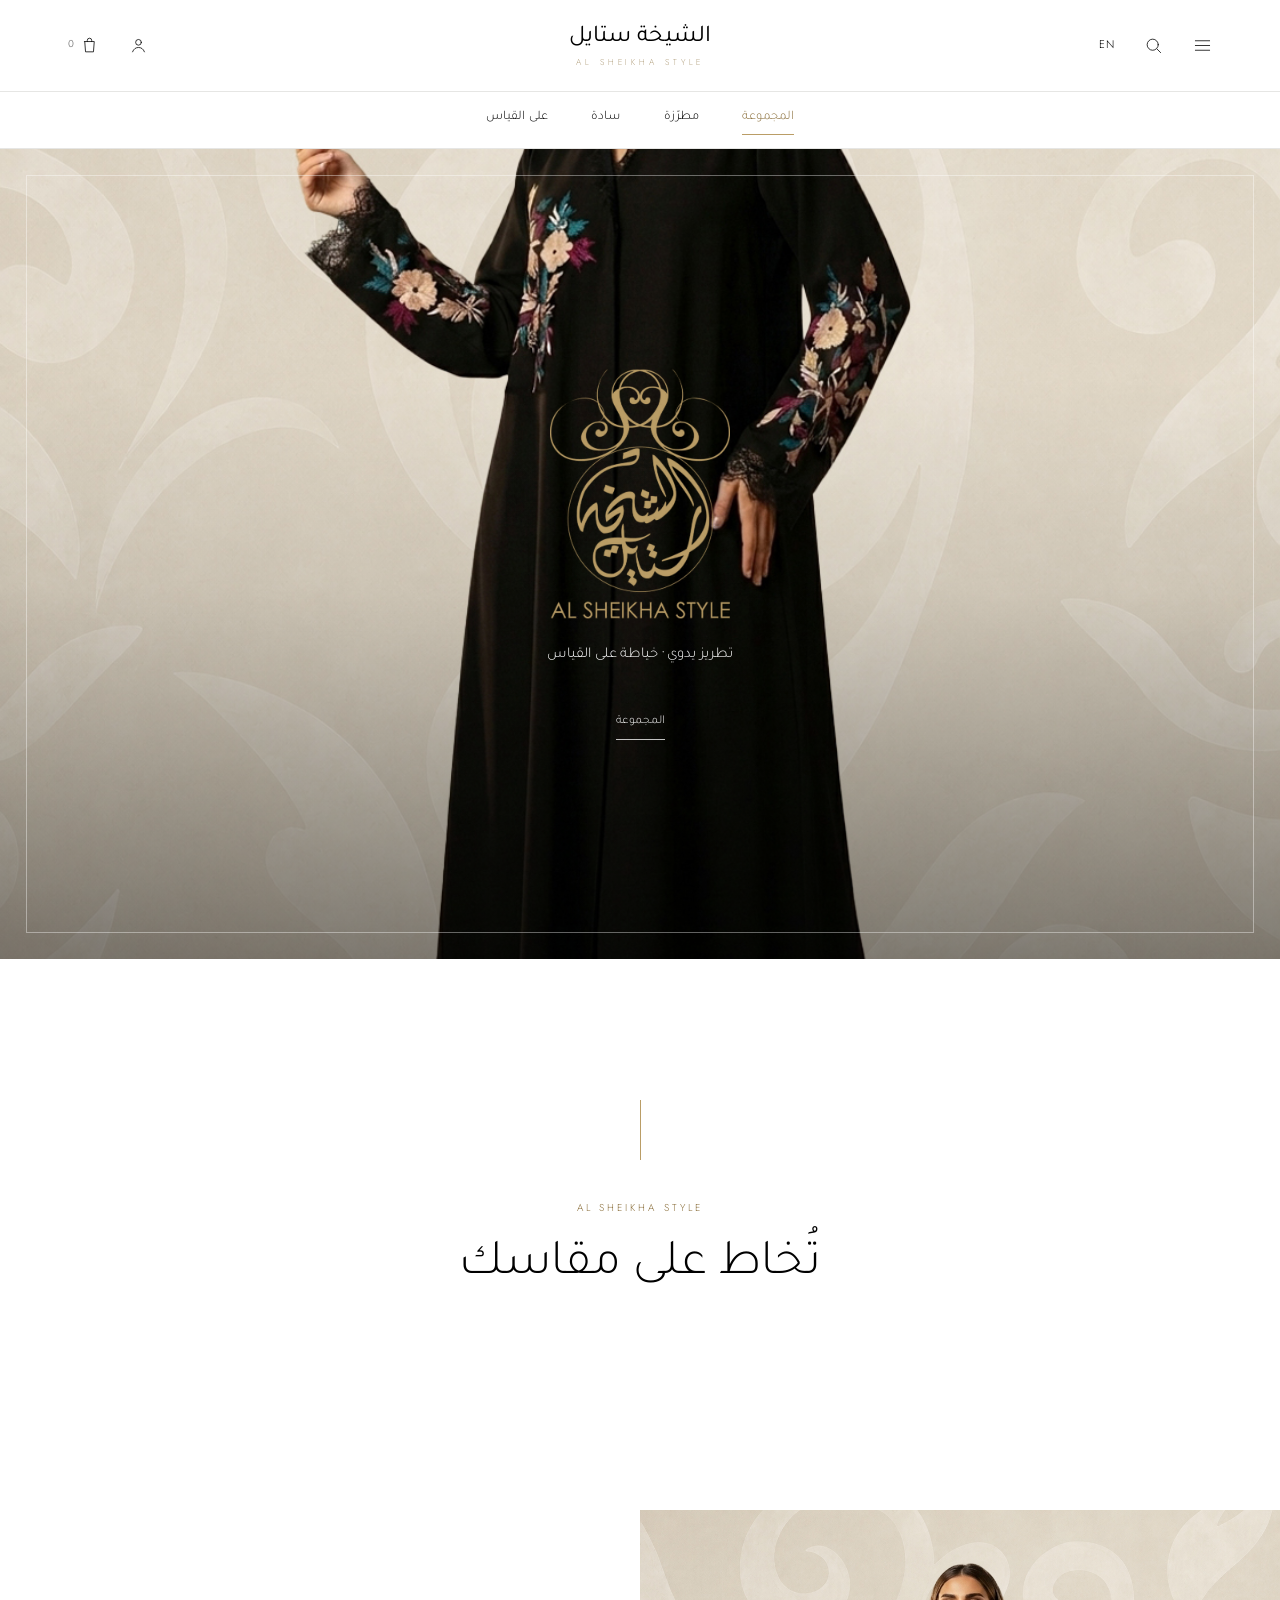
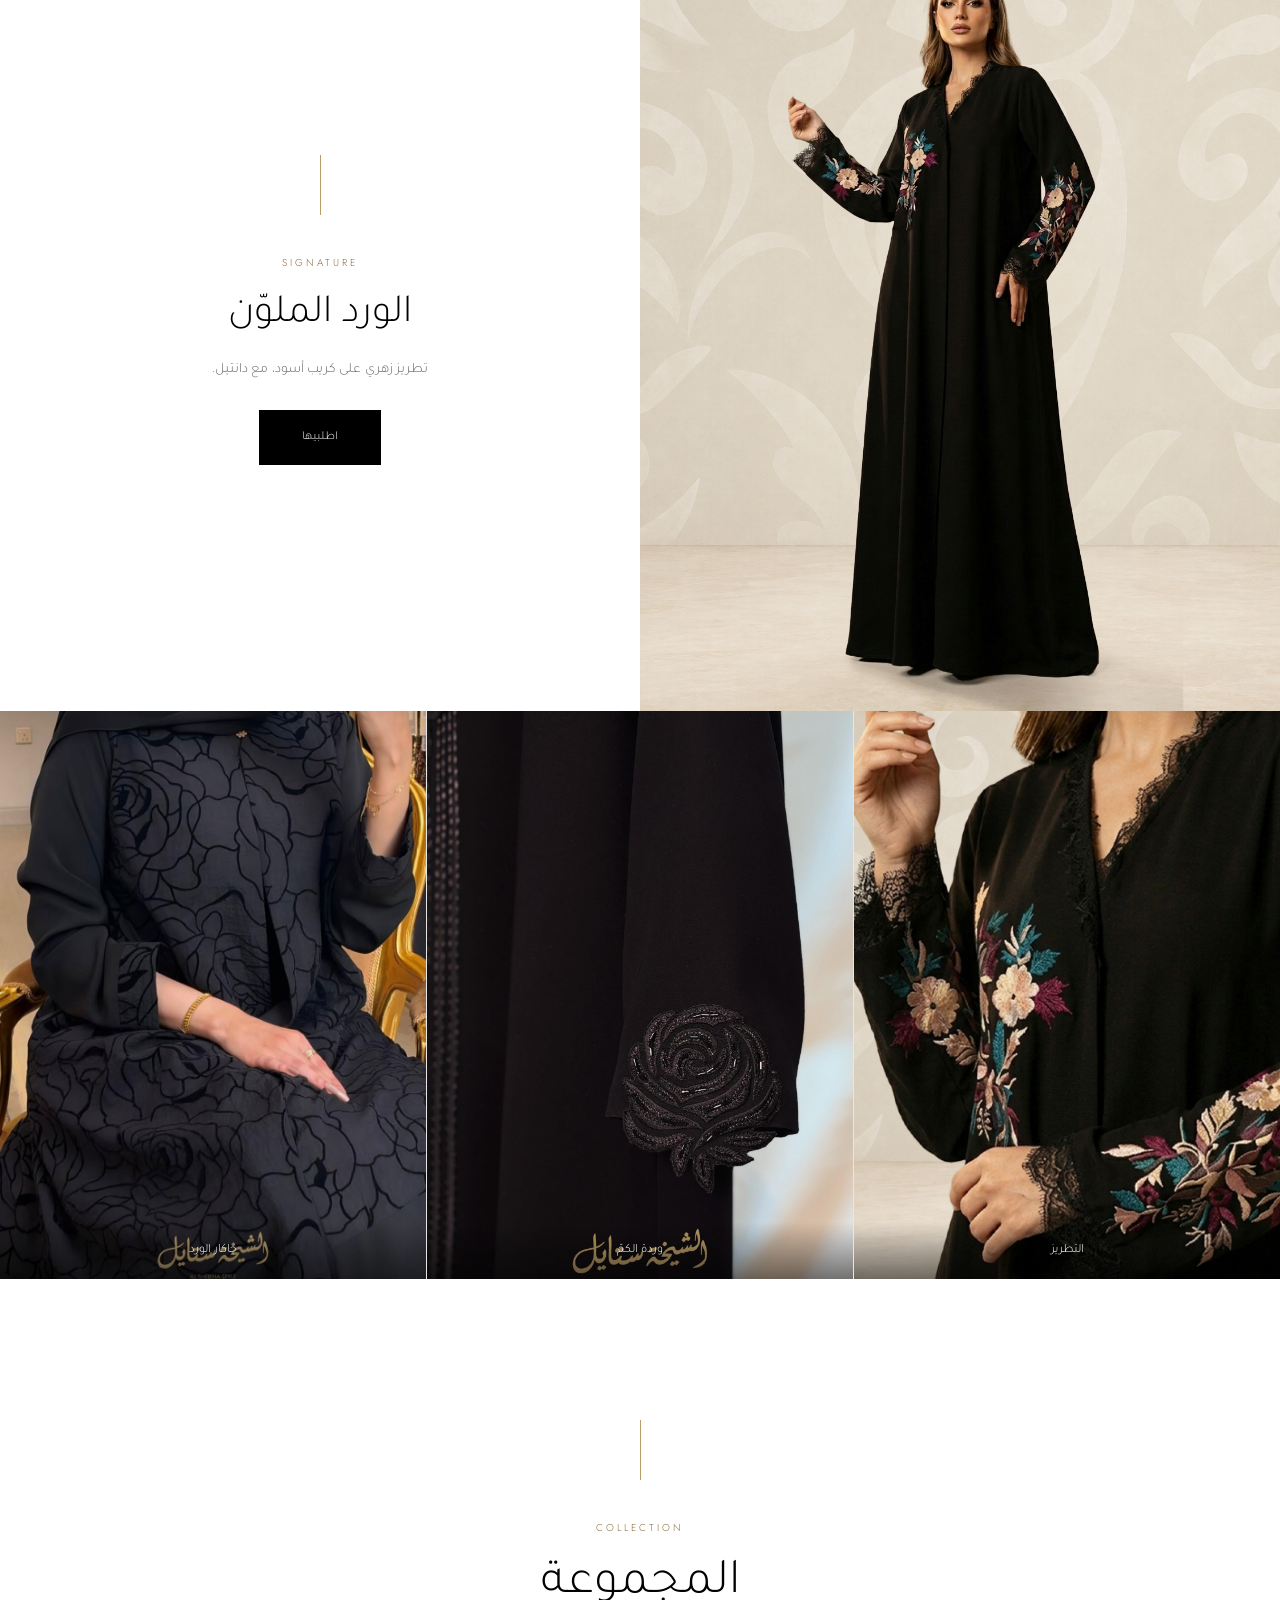
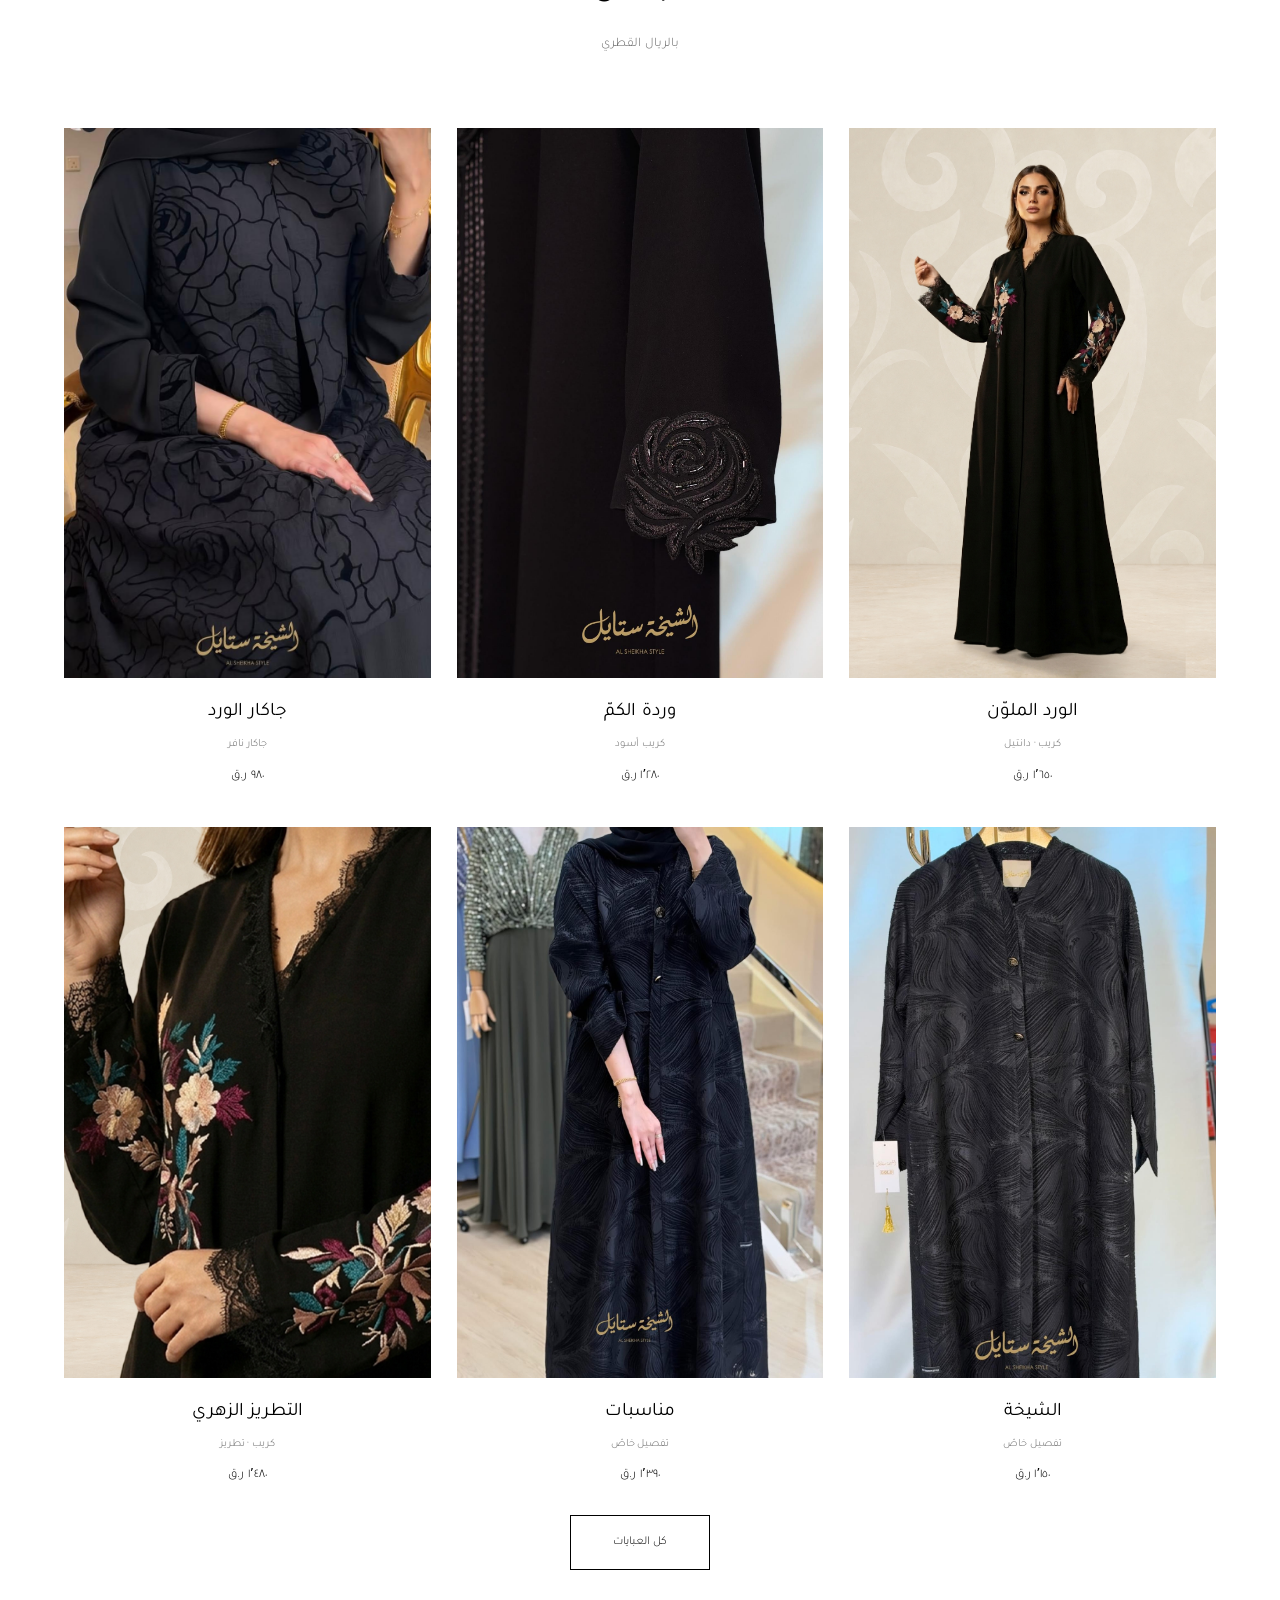
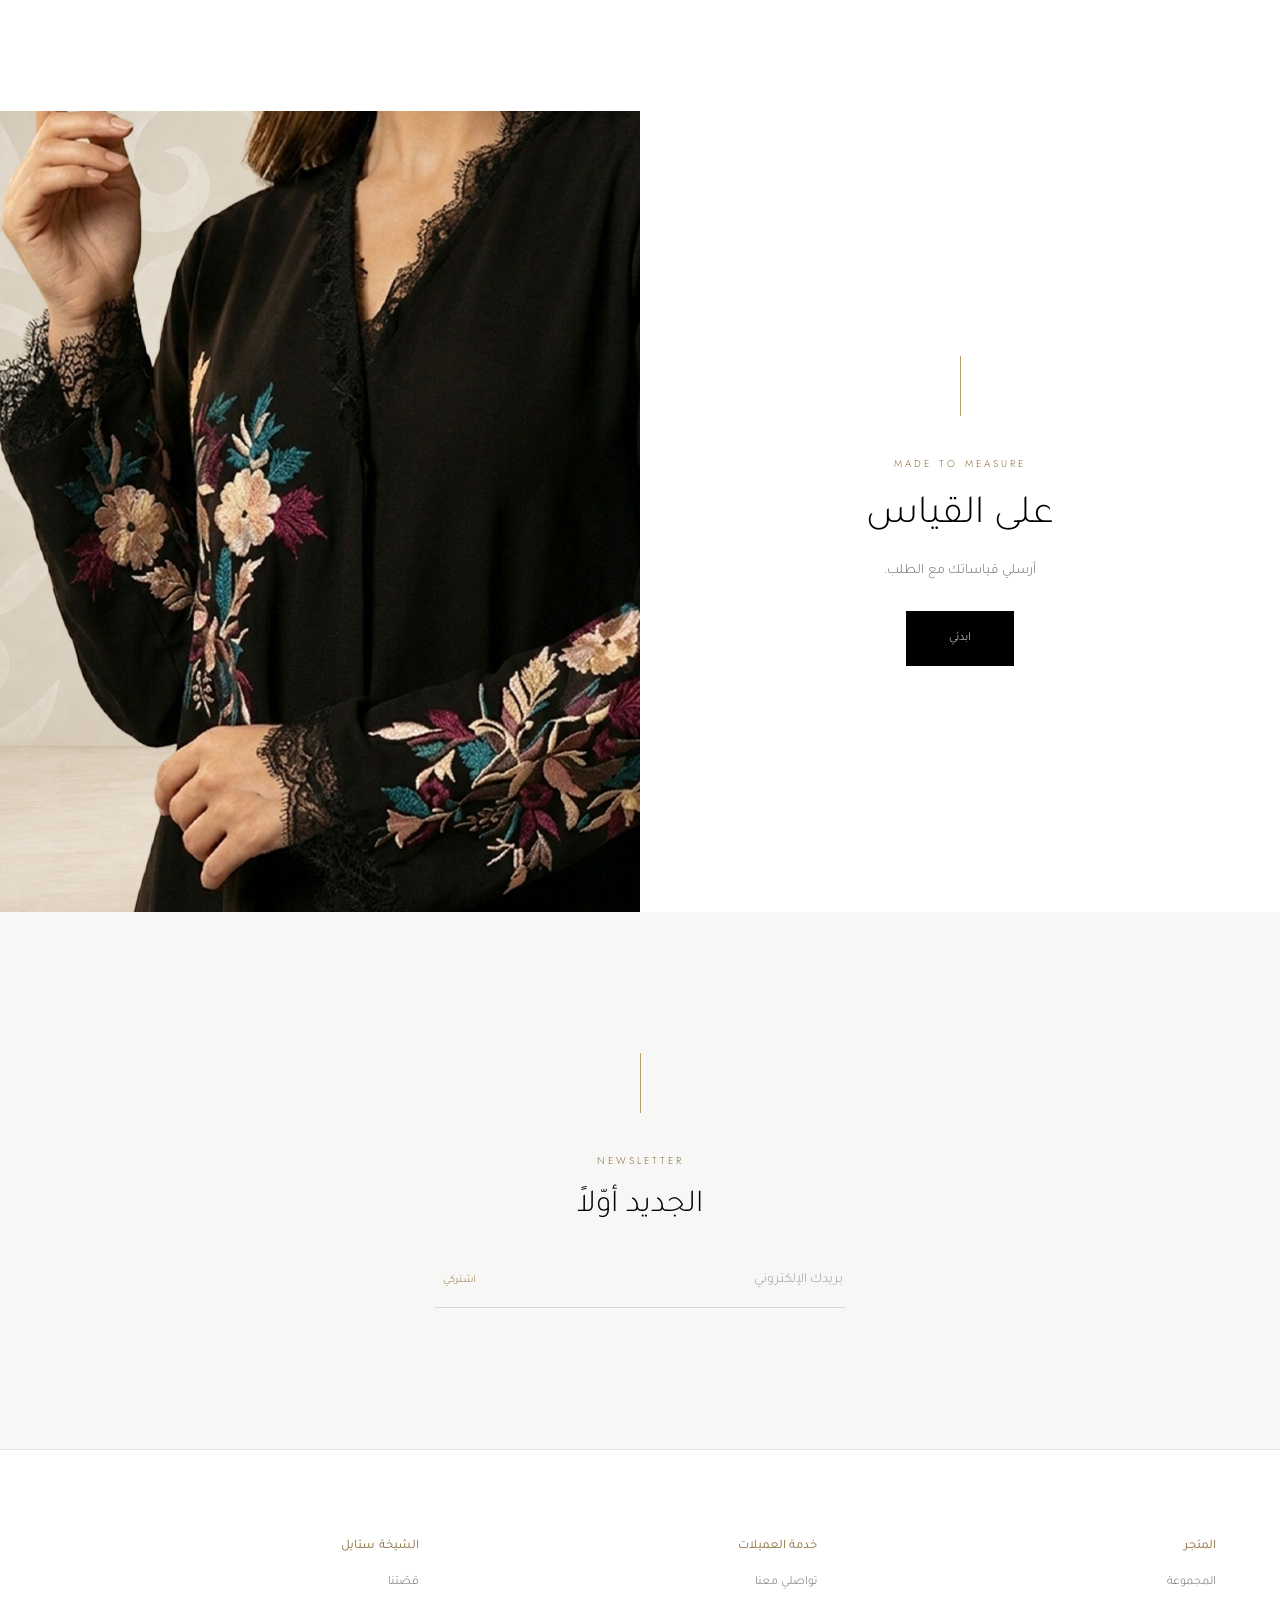
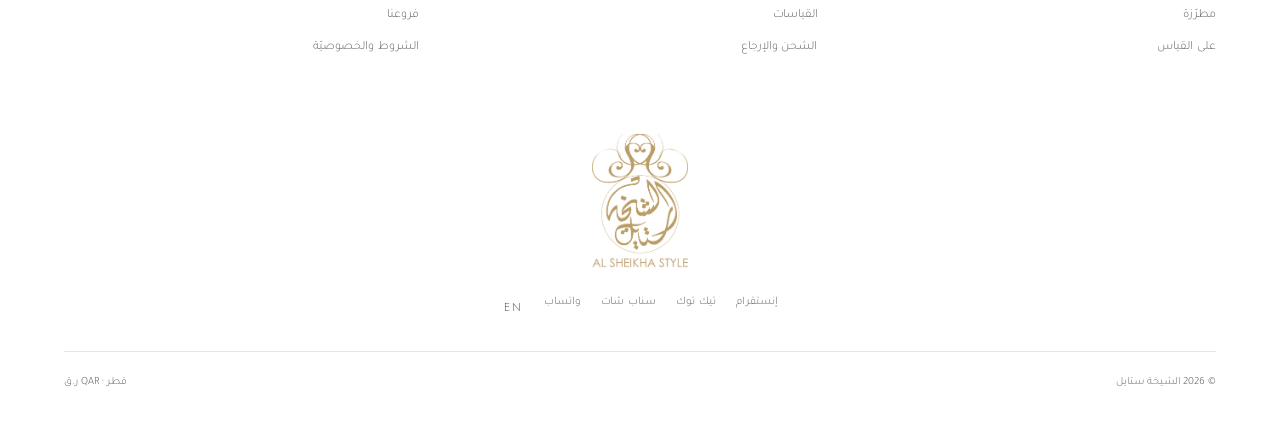
==== commit e93d468d: "خطّ رسمي (تجوال) · تلخيص الكتابة · نسخة إنجليزيّة en.html مع زرّ لغة · تنسيق مشترك في assets/ · الحا" ====
--- a/index.html
+++ b/index.html
@@ -5,178 +5,11 @@
 <meta name="viewport" content="width=device-width, initial-scale=1">
 <title>الشيخة ستايل — عبايات</title>
 <meta name="description" content="الشيخة ستايل — عبايات بتطريز يدوي وخياطة على القياس. قطر.">
+<link rel="alternate" hreflang="en" href="en.html">
 <link rel="preconnect" href="https://fonts.googleapis.com">
 <link rel="preconnect" href="https://fonts.gstatic.com" crossorigin>
-<link href="https://fonts.googleapis.com/css2?family=Amiri:wght@400;700&family=Almarai:wght@300;400&family=Jost:wght@200;300&display=swap" rel="stylesheet">
-<style>
-/* ============================================================
-   الشيخة ستايل — النسخة ٣
-   أبيض نقي + خطّ أسود + ذهبي للمسات.
-   لا كريمي ولا بيج ولا رملي — الأسطح المتبادلة رماديّة محايدة.
-   ============================================================ */
-:root{
-  --bg:#FFFFFF;        /* أبيض */
-  --surface:#F7F7F6;   /* أوف وايت محايد — ليس كريمياً */
-  --ink:#000000;       /* أسود — 21:1 */
-  --muted:#666666;     /* رمادي — 5.74:1 على الأبيض */
-  --gold:#BA9D66;      /* ذهبي الشعار — لمسات وحدود وأزرار فقط */
-  --gold-text:#8A6E3A; /* ذهبي يُقرأ كنصّ — 4.80:1 */
-  --hair:#E6E6E4;      /* خطّ شعري محايد */
-  --pad:clamp(18px,5vw,96px);
-  --sec:clamp(64px,12vw,180px);
-}
-*{box-sizing:border-box}
-html{-webkit-text-size-adjust:100%;scroll-behavior:smooth}
-body{
-  margin:0;background:var(--bg);color:var(--ink);
-  font-family:'Almarai',system-ui,sans-serif;font-weight:300;
-  font-size:16px;line-height:2.05;word-spacing:.05em;
-}
-img,video,svg{display:block;max-width:100%}
-a{color:inherit;text-decoration:none}
-button{font:inherit;cursor:pointer;border:0;background:none;color:inherit}
-h1,h2,h3,h4{font-family:'Amiri',serif;font-weight:400;line-height:1.28;margin:0}
-
-/* ⚠️ letter-spacing للاتيني فقط — يقطع اتّصال الحروف العربيّة */
-.latin{font-family:'Jost',sans-serif;font-weight:200;letter-spacing:.45em;text-transform:uppercase}
-.latin-label{font-family:'Jost',sans-serif;font-weight:300;letter-spacing:.3em;text-transform:uppercase;
-  font-size:10px;color:var(--gold-text)}
-.num{font-variant-numeric:tabular-nums;font-feature-settings:"tnum" 1}
-
-.js [data-reveal]{opacity:0;transform:translateY(26px)}
-.js [data-reveal].in{opacity:1;transform:none;
-  transition:opacity 1.2s ease,transform 1.2s cubic-bezier(.2,.7,.3,1)}
-@media (prefers-reduced-motion:reduce){
-  .js [data-reveal]{opacity:1!important;transform:none!important}
-  *{transition:none!important;animation:none!important}
-}
-
-/* ---------- الشريط العلوي ---------- */
-.hdr{position:sticky;top:0;z-index:60;background:rgba(255,255,255,.95);backdrop-filter:blur(10px);
-  border-bottom:1px solid var(--hair)}
-.hdr-in{display:grid;grid-template-columns:1fr auto 1fr;align-items:center;gap:10px;
-  padding:clamp(15px,2.6vw,26px) var(--pad)}
-.hdr-s{display:flex;align-items:center;gap:clamp(13px,2vw,24px)}
-.hdr-s.e{justify-content:flex-end}
-.ico{width:19px;height:19px;stroke:var(--ink);stroke-width:1;fill:none;stroke-linecap:round}
-.ibtn{display:flex;align-items:center;gap:6px;padding:4px}
-.ibtn:hover .ico{stroke:var(--gold-text)}
-.cn{font-size:11px;color:var(--muted)}
-/* الشعار نسبته 0.71 (طويل) فلا يصلح لشريط علوي ⇒ الاسم مكتوب هنا، والشعار في البطل والفوتر */
-.wm{text-align:center;line-height:1.18}
-.wm .a{font-family:'Amiri',serif;font-size:clamp(19px,4.4vw,27px)}
-.wm .b{font-size:clamp(6px,1.5vw,8.5px);color:var(--gold-text);margin-top:5px}
-
-/* ---------- القائمة ---------- */
-.nav{border-bottom:1px solid var(--hair)}
-.nav-in{display:flex;gap:clamp(18px,3.6vw,46px);justify-content:center;padding:14px var(--pad);
-  overflow-x:auto;scrollbar-width:none}
-.nav-in::-webkit-scrollbar{display:none}
-.nav a{font-size:13.5px;white-space:nowrap;padding-bottom:4px;
-  border-bottom:1px solid transparent;transition:border-color .6s,color .6s}
-.nav a:hover,.nav a.on{border-color:var(--gold);color:var(--gold-text)}
-
-/* ---------- البطل: الفيديو ---------- */
-.hero{position:relative;height:clamp(480px,92vh,920px);overflow:hidden;background:#111}
-.hero video{position:absolute;inset:0;width:100%;height:100%;object-fit:cover}
-/* تعتيم من الأسفل فقط — ليُقرأ النصّ بلا أن يُحجب الفيديو */
-.hero::after{content:"";position:absolute;inset:0;z-index:1;pointer-events:none;
-  background:linear-gradient(to top,rgba(0,0,0,.46),rgba(0,0,0,.10) 46%,transparent 72%)}
-.hero-frame{position:absolute;inset:clamp(13px,2.4vw,28px);z-index:3;pointer-events:none;
-  border:1px solid rgba(255,255,255,.4)}
-.hero-in{position:absolute;inset:0;z-index:4;display:flex;flex-direction:column;
-  align-items:center;justify-content:center;text-align:center;padding:42px 22px}
-.hero-logo{width:clamp(120px,15vw,200px)}
-.hero-sub{color:#fff;font-size:clamp(13px,1.9vw,16px);margin-top:22px;letter-spacing:0}
-.hero-cta{display:inline-block;margin-top:28px;color:#fff;font-size:12.5px;
-  padding-bottom:6px;border-bottom:1px solid rgba(255,255,255,.75);transition:border-color .6s}
-.hero-cta:hover{border-color:var(--gold)}
-
-/* ---------- أقسام ---------- */
-.sec{padding:var(--sec) var(--pad)}
-.sec.sf{background:var(--surface)}
-.head{text-align:center;max-width:62ch;margin:0 auto clamp(40px,6vw,86px)}
-.head h2{font-size:clamp(26px,5.2vw,56px);margin-top:18px}
-.head p{color:var(--muted);font-size:clamp(14px,1.6vw,16px);margin:22px auto 0;max-width:48ch}
-.hair{width:1px;height:clamp(34px,6vw,70px);background:var(--gold);margin:0 auto clamp(26px,4vw,44px)}
-
-/* ---------- تحريري: صورة + نصّ ---------- */
-.edi{display:grid;grid-template-columns:1fr;align-items:center;gap:0}
-.edi-img{position:relative;overflow:hidden;background:var(--surface);aspect-ratio:4/5}
-.edi-img img{width:100%;height:100%;object-fit:cover;transition:transform 1.8s cubic-bezier(.2,.7,.3,1)}
-.edi:hover .edi-img img{transform:scale(1.03)}
-.edi-t{padding:clamp(44px,8vw,112px) var(--pad);text-align:center}
-.edi-t h2{font-size:clamp(23px,3.6vw,42px);margin-top:18px}
-.edi-t p{color:var(--muted);font-size:15px;margin:22px auto 0;max-width:42ch}
-
-/* زرّ أسود بنصّ أبيض — 21:1، وهو أرقى من الزرّ الملوّن */
-.btn{display:inline-block;margin-top:32px;background:var(--ink);color:#fff;
-  padding:16px 44px;font-size:12.5px;border:1px solid var(--ink);transition:background .5s,color .5s}
-.btn:hover{background:#fff;color:var(--ink)}
-.btn-o{background:none;color:var(--ink)}
-.btn-o:hover{background:var(--ink);color:#fff}
-
-/* ---------- ثلاثيّة صور بعرض الصفحة ---------- */
-.trip{display:grid;grid-template-columns:repeat(3,1fr);gap:1px;background:var(--hair)}
-.trip a{position:relative;overflow:hidden;aspect-ratio:3/4;background:var(--surface)}
-.trip img{width:100%;height:100%;object-fit:cover;transition:transform 1.8s cubic-bezier(.2,.7,.3,1)}
-.trip a:hover img{transform:scale(1.045)}
-.trip span{position:absolute;inset-inline:0;bottom:0;padding:18px 14px;color:#fff;font-size:13px;
-  text-align:center;background:linear-gradient(to top,rgba(0,0,0,.5),transparent)}
-
-/* ---------- شبكة المنتجات ---------- */
-.grid{display:grid;grid-template-columns:repeat(2,1fr);gap:clamp(22px,3.4vw,54px) clamp(14px,2.2vw,32px)}
-.card .ph{position:relative;overflow:hidden;aspect-ratio:2/3;background:var(--surface)}
-.card .ph img{width:100%;height:100%;object-fit:cover;transition:transform 1.8s cubic-bezier(.2,.7,.3,1)}
-.card:hover .ph img{transform:scale(1.045)}
-.card-b{padding:18px 2px 0;text-align:center}
-.card-n{font-family:'Amiri',serif;font-size:clamp(16px,1.9vw,21px)}
-.card-m{font-size:11.5px;color:var(--muted);margin-top:4px}
-.card-p{margin-top:10px;font-size:13.5px}
-.card-p .was{color:var(--muted);text-decoration:line-through;margin-inline-start:9px;font-size:12px}
-
-/* ---------- اقتباس ---------- */
-.quote{padding:var(--sec) var(--pad);text-align:center;background:var(--bg)}
-.quote q{font-family:'Amiri',serif;font-size:clamp(21px,3.6vw,40px);display:block;
-  max-width:28ch;margin:0 auto;quotes:none}
-.quote .sig{color:var(--muted);font-size:12px;margin-top:26px}
-
-/* ---------- النشرة ---------- */
-.news{padding:var(--sec) var(--pad);text-align:center;background:var(--surface)}
-.news h2{font-size:clamp(20px,3vw,34px);margin-top:18px}
-.news form{display:flex;max-width:430px;margin:30px auto 0;border-bottom:1px solid #D8D8D6}
-.news input{flex:1;min-width:0;padding:14px 2px;border:0;background:none;font:inherit;font-size:14px;color:var(--ink)}
-.news input:focus{outline:0}
-.news input::placeholder{color:#9B9B9B}
-.news button{padding:14px 8px;font-size:11.5px;color:var(--gold-text)}
-.news small{display:block;color:var(--muted);font-size:12px;margin-top:18px}
-
-/* ---------- الفوتر ---------- */
-footer{background:var(--bg);border-top:1px solid var(--hair);padding:clamp(50px,8vw,104px) var(--pad) 30px}
-.fc{display:grid;grid-template-columns:repeat(2,1fr);gap:clamp(30px,4vw,56px);max-width:1240px;margin:0 auto}
-.fc h4{font-size:15.5px;color:var(--gold-text);margin:0 0 14px;font-family:'Amiri',serif;font-weight:400}
-.fc a{display:block;font-size:13px;color:var(--muted);padding:5px 0;transition:color .4s}
-.fc a:hover{color:var(--ink)}
-.flogo{text-align:center;margin:clamp(44px,6vw,80px) auto 0;max-width:1240px}
-.flogo img{width:104px;margin:0 auto}
-.fsoc{display:flex;flex-wrap:wrap;gap:22px;justify-content:center;margin-top:28px}
-.fsoc a{font-size:12px;color:var(--muted)}
-.fsoc a:hover{color:var(--gold-text)}
-.fbar{border-top:1px solid var(--hair);margin:32px auto 0;padding-top:22px;display:flex;flex-wrap:wrap;
-  gap:12px;justify-content:space-between;font-size:11.5px;color:var(--muted);max-width:1240px}
-
-@media (min-width:760px){
-  .grid{grid-template-columns:repeat(3,1fr)}
-  .fc{grid-template-columns:repeat(4,1fr)}
-  .edi{grid-template-columns:1fr 1fr}
-  .edi-img{aspect-ratio:auto;height:100%;min-height:clamp(420px,56vw,760px)}
-  .edi.rev .edi-img{order:2}
-}
-@media (max-width:759px){
-  .trip{grid-template-columns:1fr}
-  .trip a{aspect-ratio:4/5}
-}
-</style>
+<link href="https://fonts.googleapis.com/css2?family=Tajawal:wght@200;300;400;500&family=Jost:wght@200;300;400&display=swap" rel="stylesheet">
+<link rel="stylesheet" href="assets/site.css?v=4">
 </head>
 <body>
 
@@ -185,8 +18,9 @@
     <div class="hdr-s">
       <button class="ibtn" aria-label="القائمة"><svg class="ico" viewBox="0 0 24 24"><path d="M3 6h18M3 12h18M3 18h18"/></svg></button>
       <button class="ibtn" aria-label="البحث"><svg class="ico" viewBox="0 0 24 24"><circle cx="11" cy="11" r="7"/><path d="M16.5 16.5 21 21"/></svg></button>
-    </div>
-    <a href="#" class="wm">
+      <a class="lang is-latin" href="en.html" hreflang="en">EN</a>
+    </div>
+    <a href="index.html" class="wm">
       <div class="a">الشيخة ستايل</div>
       <div class="b latin">AL SHEIKHA STYLE</div>
     </a>
@@ -203,14 +37,12 @@
 <nav class="nav">
   <div class="nav-in">
     <a href="#collection" class="on">المجموعة</a>
-    <a href="#collection">عبايات مطرّزة</a>
+    <a href="#collection">مطرّزة</a>
     <a href="#collection">سادة</a>
-    <a href="#custom">خياطة على القياس</a>
-    <a href="#">تواصلي</a>
+    <a href="#custom">على القياس</a>
   </div>
 </nav>
 
-<!-- ======== البطل: الفيديو ======== -->
 <section class="hero">
   <video autoplay muted loop playsinline preload="metadata"
          poster="brand/photos/studio-full-1.jpg" aria-label="عبايات الشيخة ستايل">
@@ -220,85 +52,74 @@
   <div class="hero-in">
     <img class="hero-logo" src="brand/logo-gold-transparent.png" alt="الشيخة ستايل">
     <p class="hero-sub">تطريز يدوي · خياطة على القياس</p>
-    <a href="#collection" class="hero-cta">شاهدي المجموعة</a>
-  </div>
-</section>
-
-<!-- ======== مقدّمة ======== -->
+    <a href="#collection" class="hero-cta">المجموعة</a>
+  </div>
+</section>
+
 <section class="sec">
   <div class="head" data-reveal>
     <div class="hair"></div>
     <div class="latin-label">Al Sheikha Style</div>
-    <h2>تطريزٌ يُنفَّذ باليد على عباية تُقاس عليك</h2>
-    <p>
-      كل قطعة تُخاط على مقاس صاحبتها في ورشتنا في قطر.
-      أقمشة مختارة، وتطريز يُنفَّذ غرزةً غرزة — لا نسخ جاهزة.
-    </p>
-  </div>
-</section>
-
-<!-- ======== تحريري ١ ======== -->
+    <h2>تُخاط على مقاسك</h2>
+  </div>
+</section>
+
 <section class="edi">
   <div class="edi-img">
-    <img src="brand/photos/studio-full-1.jpg" alt="عباية مطرّزة بالورد الملوّن">
+    <img src="brand/photos/studio-full-1.jpg" alt="عباية الورد الملوّن">
   </div>
   <div class="edi-t" data-reveal>
     <div class="hair"></div>
     <div class="latin-label">Signature</div>
-    <h2>عباية الورد الملوّن</h2>
-    <p>
-      تطريز زهري بخيوط فيروزيّة وعنّابيّة وذهبيّة على كريب أسود،
-      مع دانتيل على الصدر والأكمام. قطعة واحدة لا تتكرّر بنفس التفصيل.
-    </p>
+    <h2>الورد الملوّن</h2>
+    <p>تطريز زهري على كريب أسود، مع دانتيل.</p>
     <div><a href="#collection" class="btn">اطلبيها</a></div>
   </div>
 </section>
 
-<!-- ======== ثلاثيّة ======== -->
 <div class="trip">
-  <a href="#collection"><img src="brand/photos/studio-detail-1.jpg" alt="تفاصيل التطريز"><span>تفاصيل التطريز</span></a>
-  <a href="#collection"><img src="brand/photos/detail-rose-sleeve.jpg" alt="وردة على الكمّ"><span>وردة الكمّ</span></a>
+  <a href="#collection"><img src="brand/photos/studio-detail-1.jpg" alt="التطريز"><span>التطريز</span></a>
+  <a href="#collection"><img src="brand/photos/detail-rose-sleeve.jpg" alt="وردة الكمّ"><span>وردة الكمّ</span></a>
   <a href="#collection"><img src="brand/photos/shop-1.jpg" alt="جاكار الورد"><span>جاكار الورد</span></a>
 </div>
 
-<!-- ======== المجموعة ======== -->
 <section class="sec" id="collection">
   <div class="head" data-reveal>
     <div class="hair"></div>
     <div class="latin-label">Collection</div>
     <h2>المجموعة</h2>
-    <p>الأسعار بالريال القطري · التوصيل داخل قطر</p>
+    <p>بالريال القطري</p>
   </div>
 
   <div class="grid">
     <a href="#" class="card" data-reveal>
       <div class="ph"><img src="brand/photos/studio-full-1.jpg" alt=""></div>
       <div class="card-b">
-        <div class="card-n">عباية الورد الملوّن</div>
-        <div class="card-m">كريب · دانتيل · تطريز يدوي</div>
+        <div class="card-n">الورد الملوّن</div>
+        <div class="card-m">كريب · دانتيل</div>
         <div class="card-p num">١٬٦٥٠ ر.ق</div>
       </div>
     </a>
     <a href="#" class="card" data-reveal>
       <div class="ph"><img src="brand/photos/detail-rose-sleeve.jpg" alt=""></div>
       <div class="card-b">
-        <div class="card-n">عباية وردة الكمّ</div>
-        <div class="card-m">كريب أسود · وردة مطرّزة</div>
+        <div class="card-n">وردة الكمّ</div>
+        <div class="card-m">كريب أسود</div>
         <div class="card-p num">١٬٢٨٠ ر.ق</div>
       </div>
     </a>
     <a href="#" class="card" data-reveal>
       <div class="ph"><img src="brand/photos/shop-1.jpg" alt=""></div>
       <div class="card-b">
-        <div class="card-n">عباية جاكار الورد</div>
-        <div class="card-m">جاكار نافر · كمّ واسع</div>
+        <div class="card-n">جاكار الورد</div>
+        <div class="card-m">جاكار نافر</div>
         <div class="card-p num">٩٨٠ ر.ق</div>
       </div>
     </a>
     <a href="#" class="card" data-reveal>
       <div class="ph"><img src="brand/photos/shop-2.jpg" alt=""></div>
       <div class="card-b">
-        <div class="card-n">عباية الشيخة</div>
+        <div class="card-n">الشيخة</div>
         <div class="card-m">تفصيل خاصّ</div>
         <div class="card-p num">١٬١٥٠ ر.ق</div>
       </div>
@@ -306,7 +127,7 @@
     <a href="#" class="card" data-reveal>
       <div class="ph"><img src="brand/photos/shop-3.jpg" alt=""></div>
       <div class="card-b">
-        <div class="card-n">عباية مناسبات</div>
+        <div class="card-n">مناسبات</div>
         <div class="card-m">تفصيل خاصّ</div>
         <div class="card-p num">١٬٣٩٠ ر.ق</div>
       </div>
@@ -314,8 +135,8 @@
     <a href="#" class="card" data-reveal>
       <div class="ph"><img src="brand/photos/studio-detail-1.jpg" alt=""></div>
       <div class="card-b">
-        <div class="card-n">عباية التطريز الزهري</div>
-        <div class="card-m">كريب · تطريز ملوّن</div>
+        <div class="card-n">التطريز الزهري</div>
+        <div class="card-m">كريب · تطريز</div>
         <div class="card-p num">١٬٤٨٠ ر.ق</div>
       </div>
     </a>
@@ -324,41 +145,28 @@
   <div style="text-align:center"><a href="#" class="btn btn-o">كل العبايات</a></div>
 </section>
 
-<!-- ======== اقتباس ======== -->
-<section class="quote" data-reveal>
-  <div class="hair"></div>
-  <q>ما يُخاط على مقاسك لا يُشبه ما يُشترى جاهزاً</q>
-  <div class="sig">الشيخة ستايل · قطر</div>
-</section>
-
-<!-- ======== الخياطة على القياس ======== -->
 <section class="edi rev" id="custom">
   <div class="edi-img">
-    <img src="brand/photos/studio-detail-1.jpg" alt="الخياطة على القياس">
+    <img src="brand/photos/studio-detail-1.jpg" alt="خياطة على القياس">
   </div>
   <div class="edi-t" data-reveal>
     <div class="hair"></div>
     <div class="latin-label">Made to measure</div>
-    <h2>خياطة على القياس</h2>
-    <p>
-      أرسلي قياساتك مع الطلب — الطول والكتف وطول الكمّ — وتُخاط العباية
-      على مقاسك. وإن احتجتِ مساعدة، نرشدك خطوة بخطوة على واتساب.
-    </p>
-    <div><a href="#" class="btn">ابدئي بالقياس</a></div>
-  </div>
-</section>
-
-<!-- ======== النشرة ======== -->
+    <h2>على القياس</h2>
+    <p>أرسلي قياساتك مع الطلب.</p>
+    <div><a href="#" class="btn">ابدئي</a></div>
+  </div>
+</section>
+
 <section class="news">
   <div data-reveal>
     <div class="hair"></div>
     <div class="latin-label">Newsletter</div>
-    <h2>كوني أوّل من يرى الجديد</h2>
+    <h2>الجديد أوّلاً</h2>
     <form onsubmit="event.preventDefault();alert('هذه معاينة — التسجيل يعمل بعد الربط بشوبيفاي');">
       <input type="email" placeholder="بريدك الإلكتروني" aria-label="بريدك الإلكتروني" required>
       <button type="submit">اشتركي</button>
     </form>
-    <small>قطع محدودة، ونُخبرك قبل أن تنتهي.</small>
   </div>
 </section>
 
@@ -366,19 +174,15 @@
   <div class="fc">
     <div>
       <h4>المتجر</h4>
-      <a href="#collection">المجموعة</a><a href="#">عبايات مطرّزة</a><a href="#">سادة</a><a href="#custom">خياطة على القياس</a>
+      <a href="#collection">المجموعة</a><a href="#collection">مطرّزة</a><a href="#custom">على القياس</a>
     </div>
     <div>
       <h4>خدمة العميلات</h4>
-      <a href="#">تواصلي معنا</a><a href="#">دليل القياسات</a><a href="#">الشحن والتوصيل</a><a href="#">الاستبدال والإرجاع</a>
+      <a href="#">تواصلي معنا</a><a href="#">القياسات</a><a href="#">الشحن والإرجاع</a>
     </div>
     <div>
       <h4>الشيخة ستايل</h4>
-      <a href="#">قصّتنا</a><a href="#">الورشة والخياطة</a><a href="#">فروعنا</a><a href="#">الشيخة قروب</a>
-    </div>
-    <div>
-      <h4>أحكام</h4>
-      <a href="#">الشروط والأحكام</a><a href="#">سياسة الخصوصيّة</a><a href="#">سياسة الإرجاع</a><a href="#">طرق الدفع</a>
+      <a href="#">قصّتنا</a><a href="#">فروعنا</a><a href="#">الشروط والخصوصيّة</a>
     </div>
   </div>
 
@@ -386,41 +190,15 @@
 
   <div class="fsoc">
     <a href="#">إنستقرام</a><a href="#">تيك توك</a><a href="#">سناب شات</a><a href="#">واتساب</a>
+    <a class="lang is-latin" href="en.html" hreflang="en">EN</a>
   </div>
 
   <div class="fbar">
-    <span>© <span class="num">2026</span> الشيخة ستايل — جميع الحقوق محفوظة</span>
-    <span>قطر · <span class="num">QAR</span> ر.ق · توصيل داخل قطر</span>
+    <span>© <span class="num">2026</span> الشيخة ستايل</span>
+    <span>قطر · <span class="num">QAR</span> ر.ق</span>
   </div>
 </footer>
 
-<script>
-document.documentElement.classList.remove('no-js');
-document.documentElement.classList.add('js');
-
-/* من يطلب تقليل الحركة: تُعرض اللقطة الثابتة ولا يُشغَّل الفيديو */
-(function () {
-  var v = document.querySelector('.hero video');
-  if (v && window.matchMedia('(prefers-reduced-motion: reduce)').matches) {
-    v.removeAttribute('autoplay');
-    try { v.pause(); } catch (e) {}
-  }
-})();
-
-/* ظهور تدريجي — وبلا IntersectionObserver يظهر الكلّ فوراً */
-(function () {
-  var items = document.querySelectorAll('[data-reveal]');
-  if (!('IntersectionObserver' in window)) {
-    items.forEach(function (el) { el.classList.add('in'); });
-    return;
-  }
-  var io = new IntersectionObserver(function (es) {
-    es.forEach(function (e) {
-      if (e.isIntersecting) { e.target.classList.add('in'); io.unobserve(e.target); }
-    });
-  }, { rootMargin: '0px 0px -8% 0px', threshold: 0.08 });
-  items.forEach(function (el) { io.observe(el); });
-})();
-</script>
+<script src="assets/site.js?v=4"></script>
 </body>
 </html>
--- a/assets/site.css
+++ b/assets/site.css
@@ -0,0 +1,192 @@
+/* ============================================================
+   الشيخة ستايل — تنسيق مشترك للصفحتين العربيّة والإنجليزيّة
+   أبيض · أسود · ذهبي للمسات.  بلا كريمي ولا بيج.
+   الخطّ: تجوال (رسمي هندسي) للعربيّة، Jost للاتينيّة.
+   ============================================================ */
+:root{
+  --bg:#FFFFFF;
+  --surface:#F7F7F6;
+  --ink:#000000;
+  --muted:#666666;
+  --gold:#BA9D66;
+  --gold-text:#8A6E3A;
+  --hair:#E6E6E4;
+  --pad:clamp(18px,5vw,96px);
+  --sec:clamp(60px,11vw,168px);
+  --font-head:'Tajawal',system-ui,sans-serif;
+  --font-body:'Tajawal',system-ui,sans-serif;
+  --head-weight:300;
+}
+/* الصفحة الإنجليزيّة: خطّ لاتيني واحد للعناوين والنصّ */
+html[lang="en"]{
+  --font-head:'Jost',system-ui,sans-serif;
+  --font-body:'Jost',system-ui,sans-serif;
+  --head-weight:200;
+}
+
+*{box-sizing:border-box}
+html{-webkit-text-size-adjust:100%;scroll-behavior:smooth}
+body{
+  margin:0;background:var(--bg);color:var(--ink);
+  font-family:var(--font-body);font-weight:300;
+  font-size:16px;line-height:1.95;
+}
+html[lang="ar"] body{word-spacing:.04em}
+img,video,svg{display:block;max-width:100%}
+a{color:inherit;text-decoration:none}
+button{font:inherit;cursor:pointer;border:0;background:none;color:inherit}
+h1,h2,h3,h4{font-family:var(--font-head);font-weight:var(--head-weight);line-height:1.3;margin:0}
+/* العناوين الإنجليزيّة بتباعد حروف — جائز في اللاتينيّة لا في العربيّة */
+html[lang="en"] h1,html[lang="en"] h2,html[lang="en"] h3{letter-spacing:.04em}
+
+/* ⚠️ letter-spacing للاتيني فقط — يقطع اتّصال حروف العربيّة */
+.latin{font-family:'Jost',sans-serif;font-weight:200;letter-spacing:.45em;text-transform:uppercase}
+.latin-label{font-family:'Jost',sans-serif;font-weight:300;letter-spacing:.3em;
+  text-transform:uppercase;font-size:10px;color:var(--gold-text)}
+.num{font-variant-numeric:tabular-nums;font-feature-settings:"tnum" 1}
+
+.js [data-reveal]{opacity:0;transform:translateY(24px)}
+.js [data-reveal].in{opacity:1;transform:none;
+  transition:opacity 1.1s ease,transform 1.1s cubic-bezier(.2,.7,.3,1)}
+@media (prefers-reduced-motion:reduce){
+  .js [data-reveal]{opacity:1!important;transform:none!important}
+  *{transition:none!important;animation:none!important}
+}
+
+/* ---------- الشريط العلوي ---------- */
+.hdr{position:sticky;top:0;z-index:60;background:rgba(255,255,255,.95);
+  backdrop-filter:blur(10px);border-bottom:1px solid var(--hair)}
+.hdr-in{display:grid;grid-template-columns:1fr auto 1fr;align-items:center;gap:10px;
+  padding:clamp(14px,2.4vw,24px) var(--pad)}
+.hdr-s{display:flex;align-items:center;gap:clamp(12px,1.8vw,22px)}
+.hdr-s.e{justify-content:flex-end}
+.ico{width:19px;height:19px;stroke:var(--ink);stroke-width:1;fill:none;stroke-linecap:round}
+.ibtn{display:flex;align-items:center;gap:6px;padding:4px}
+.ibtn:hover .ico{stroke:var(--gold-text)}
+.cn{font-size:11px;color:var(--muted)}
+.lang{font-weight:300;font-size:11px;padding:4px 2px;
+  border-bottom:1px solid transparent;transition:border-color .5s,color .5s}
+/* التباعد يُطبَّق على نصّ لاتيني فقط: رابط «العربية» في الصفحة الإنجليزيّة
+   نصّه عربي، والتباعد يقطع حروفه */
+.lang.is-latin{font-family:'Jost',sans-serif;letter-spacing:.14em}
+.lang:hover{border-color:var(--gold);color:var(--gold-text)}
+/* الشعار نسبته 0.71 (طويل) فلا يصلح لشريط علوي ⇒ الاسم مكتوب هنا */
+.wm{text-align:center;line-height:1.2}
+.wm .a{font-family:var(--font-head);font-weight:400;font-size:clamp(17px,4vw,24px)}
+html[lang="en"] .wm .a{font-family:'Jost',sans-serif;font-weight:200;
+  letter-spacing:.3em;text-transform:uppercase;font-size:clamp(13px,2.6vw,17px)}
+.wm .b{font-size:clamp(6px,1.5vw,8.5px);color:var(--gold-text);margin-top:4px}
+
+/* ---------- القائمة ---------- */
+.nav{border-bottom:1px solid var(--hair)}
+.nav-in{display:flex;gap:clamp(18px,3.4vw,44px);justify-content:center;padding:13px var(--pad);
+  overflow-x:auto;scrollbar-width:none}
+.nav-in::-webkit-scrollbar{display:none}
+.nav a{font-size:13px;white-space:nowrap;padding-bottom:4px;
+  border-bottom:1px solid transparent;transition:border-color .6s,color .6s}
+html[lang="en"] .nav a{letter-spacing:.14em;text-transform:uppercase;font-size:11.5px}
+.nav a:hover,.nav a.on{border-color:var(--gold);color:var(--gold-text)}
+
+/* ---------- البطل ---------- */
+.hero{position:relative;height:clamp(460px,90vh,900px);overflow:hidden;background:#111}
+.hero video,.hero>img{position:absolute;inset:0;width:100%;height:100%;object-fit:cover}
+.hero::after{content:"";position:absolute;inset:0;z-index:1;pointer-events:none;
+  background:linear-gradient(to top,rgba(0,0,0,.44),rgba(0,0,0,.08) 46%,transparent 72%)}
+.hero-frame{position:absolute;inset:clamp(12px,2.2vw,26px);z-index:3;pointer-events:none;
+  border:1px solid rgba(255,255,255,.38)}
+.hero-in{position:absolute;inset:0;z-index:4;display:flex;flex-direction:column;
+  align-items:center;justify-content:center;text-align:center;padding:40px 22px}
+.hero-logo{width:clamp(116px,14vw,190px)}
+.hero-sub{color:#fff;font-size:clamp(12.5px,1.7vw,15px);margin-top:20px}
+html[lang="en"] .hero-sub{letter-spacing:.16em;text-transform:uppercase;font-size:clamp(10px,1.4vw,12px)}
+.hero-cta{display:inline-block;margin-top:26px;color:#fff;font-size:12px;
+  padding-bottom:6px;border-bottom:1px solid rgba(255,255,255,.75);transition:border-color .6s}
+html[lang="en"] .hero-cta{letter-spacing:.18em;text-transform:uppercase}
+.hero-cta:hover{border-color:var(--gold)}
+
+/* ---------- أقسام ---------- */
+.sec{padding:var(--sec) var(--pad)}
+.sec.sf{background:var(--surface)}
+.head{text-align:center;max-width:56ch;margin:0 auto clamp(36px,5.5vw,76px)}
+.head h2{font-size:clamp(25px,4.8vw,50px);margin-top:16px}
+.head p{color:var(--muted);font-size:13px;margin:14px auto 0}
+.hair{width:1px;height:clamp(30px,5vw,60px);background:var(--gold);margin:0 auto clamp(22px,3.4vw,38px)}
+
+/* ---------- تحريري ---------- */
+.edi{display:grid;grid-template-columns:1fr;align-items:center}
+.edi-img{position:relative;overflow:hidden;background:var(--surface);aspect-ratio:4/5}
+.edi-img img{width:100%;height:100%;object-fit:cover;transition:transform 1.8s cubic-bezier(.2,.7,.3,1)}
+.edi:hover .edi-img img{transform:scale(1.03)}
+.edi-t{padding:clamp(40px,7vw,104px) var(--pad);text-align:center}
+.edi-t h2{font-size:clamp(22px,3.4vw,40px);margin-top:16px}
+.edi-t p{color:var(--muted);font-size:14px;margin:16px auto 0;max-width:34ch}
+
+/* زرّ أسود بنصّ أبيض — 21:1 */
+.btn{display:inline-block;margin-top:26px;background:var(--ink);color:#fff;
+  padding:15px 42px;font-size:12px;border:1px solid var(--ink);transition:background .5s,color .5s}
+html[lang="en"] .btn{letter-spacing:.18em;text-transform:uppercase;font-size:10.5px}
+.btn:hover{background:#fff;color:var(--ink)}
+.btn-o{background:none;color:var(--ink)}
+.btn-o:hover{background:var(--ink);color:#fff}
+
+/* ---------- ثلاثيّة ---------- */
+.trip{display:grid;grid-template-columns:repeat(3,1fr);gap:1px;background:var(--hair)}
+.trip a{position:relative;overflow:hidden;aspect-ratio:3/4;background:var(--surface)}
+.trip img{width:100%;height:100%;object-fit:cover;transition:transform 1.8s cubic-bezier(.2,.7,.3,1)}
+.trip a:hover img{transform:scale(1.045)}
+.trip span{position:absolute;inset-inline:0;bottom:0;padding:16px 12px;color:#fff;font-size:12.5px;
+  text-align:center;background:linear-gradient(to top,rgba(0,0,0,.5),transparent)}
+html[lang="en"] .trip span{letter-spacing:.14em;text-transform:uppercase;font-size:11px}
+
+/* ---------- شبكة المنتجات ---------- */
+.grid{display:grid;grid-template-columns:repeat(2,1fr);
+  gap:clamp(20px,3vw,48px) clamp(13px,2vw,30px)}
+.card .ph{position:relative;overflow:hidden;aspect-ratio:2/3;background:var(--surface)}
+.card .ph img{width:100%;height:100%;object-fit:cover;transition:transform 1.8s cubic-bezier(.2,.7,.3,1)}
+.card:hover .ph img{transform:scale(1.045)}
+.card-b{padding:16px 2px 0;text-align:center}
+.card-n{font-family:var(--font-head);font-weight:400;font-size:clamp(15px,1.8vw,19px)}
+html[lang="en"] .card-n{font-weight:300;letter-spacing:.06em}
+.card-m{font-size:11px;color:var(--muted);margin-top:3px}
+.card-p{margin-top:8px;font-size:13px}
+
+/* ---------- النشرة ---------- */
+.news{padding:var(--sec) var(--pad);text-align:center;background:var(--surface)}
+.news h2{font-size:clamp(19px,2.8vw,32px);margin-top:16px}
+.news form{display:flex;max-width:410px;margin:26px auto 0;border-bottom:1px solid #D8D8D6}
+.news input{flex:1;min-width:0;padding:13px 2px;border:0;background:none;font:inherit;
+  font-size:14px;color:var(--ink)}
+.news input:focus{outline:0}
+.news input::placeholder{color:#9B9B9B}
+.news button{padding:13px 8px;font-size:11px;color:var(--gold-text)}
+html[lang="en"] .news button{letter-spacing:.16em;text-transform:uppercase}
+
+/* ---------- الفوتر ---------- */
+footer{background:var(--bg);border-top:1px solid var(--hair);
+  padding:clamp(46px,7vw,96px) var(--pad) 28px}
+.fc{display:grid;grid-template-columns:repeat(3,1fr);gap:clamp(22px,3.4vw,48px);
+  max-width:1200px;margin:0 auto}
+.fc h4{font-family:var(--font-head);font-weight:400;font-size:13px;color:var(--gold-text);margin:0 0 10px}
+html[lang="en"] .fc h4{letter-spacing:.2em;text-transform:uppercase;font-size:10.5px}
+.fc a{display:block;font-size:12.5px;color:var(--muted);padding:4px 0;transition:color .4s}
+.fc a:hover{color:var(--ink)}
+.flogo{text-align:center;margin:clamp(38px,5.5vw,70px) auto 0;max-width:1200px}
+.flogo img{width:96px;margin:0 auto}
+.fsoc{display:flex;flex-wrap:wrap;gap:20px;justify-content:center;margin-top:24px}
+.fsoc a{font-size:11.5px;color:var(--muted)}
+.fsoc a:hover{color:var(--gold-text)}
+.fbar{border-top:1px solid var(--hair);margin:28px auto 0;padding-top:20px;display:flex;
+  flex-wrap:wrap;gap:12px;justify-content:space-between;font-size:11px;color:var(--muted);
+  max-width:1200px}
+
+@media (min-width:760px){
+  .grid{grid-template-columns:repeat(3,1fr)}
+  .edi{grid-template-columns:1fr 1fr}
+  .edi-img{aspect-ratio:auto;height:100%;min-height:clamp(400px,54vw,720px)}
+  .edi.rev .edi-img{order:2}
+}
+@media (max-width:759px){
+  .trip{grid-template-columns:1fr}
+  .trip a{aspect-ratio:4/5}
+  .fc{grid-template-columns:repeat(2,1fr)}
+}
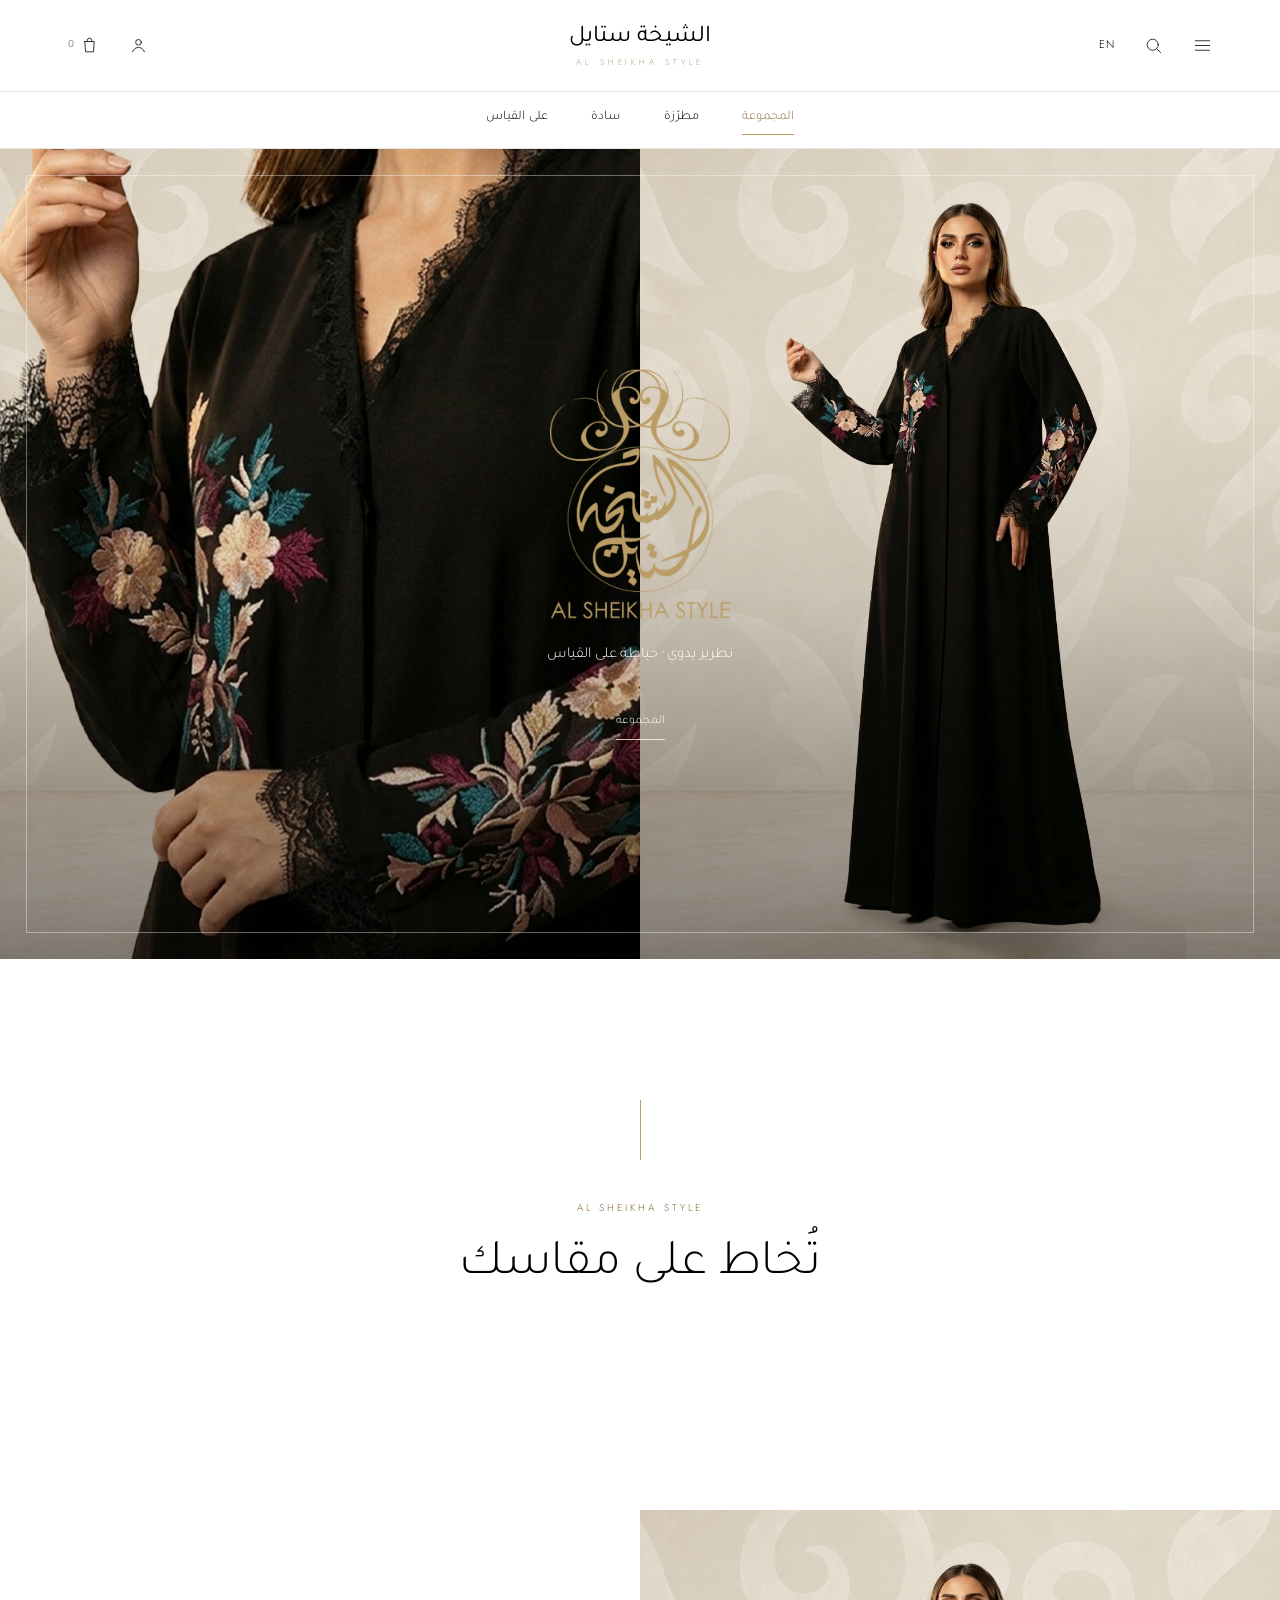
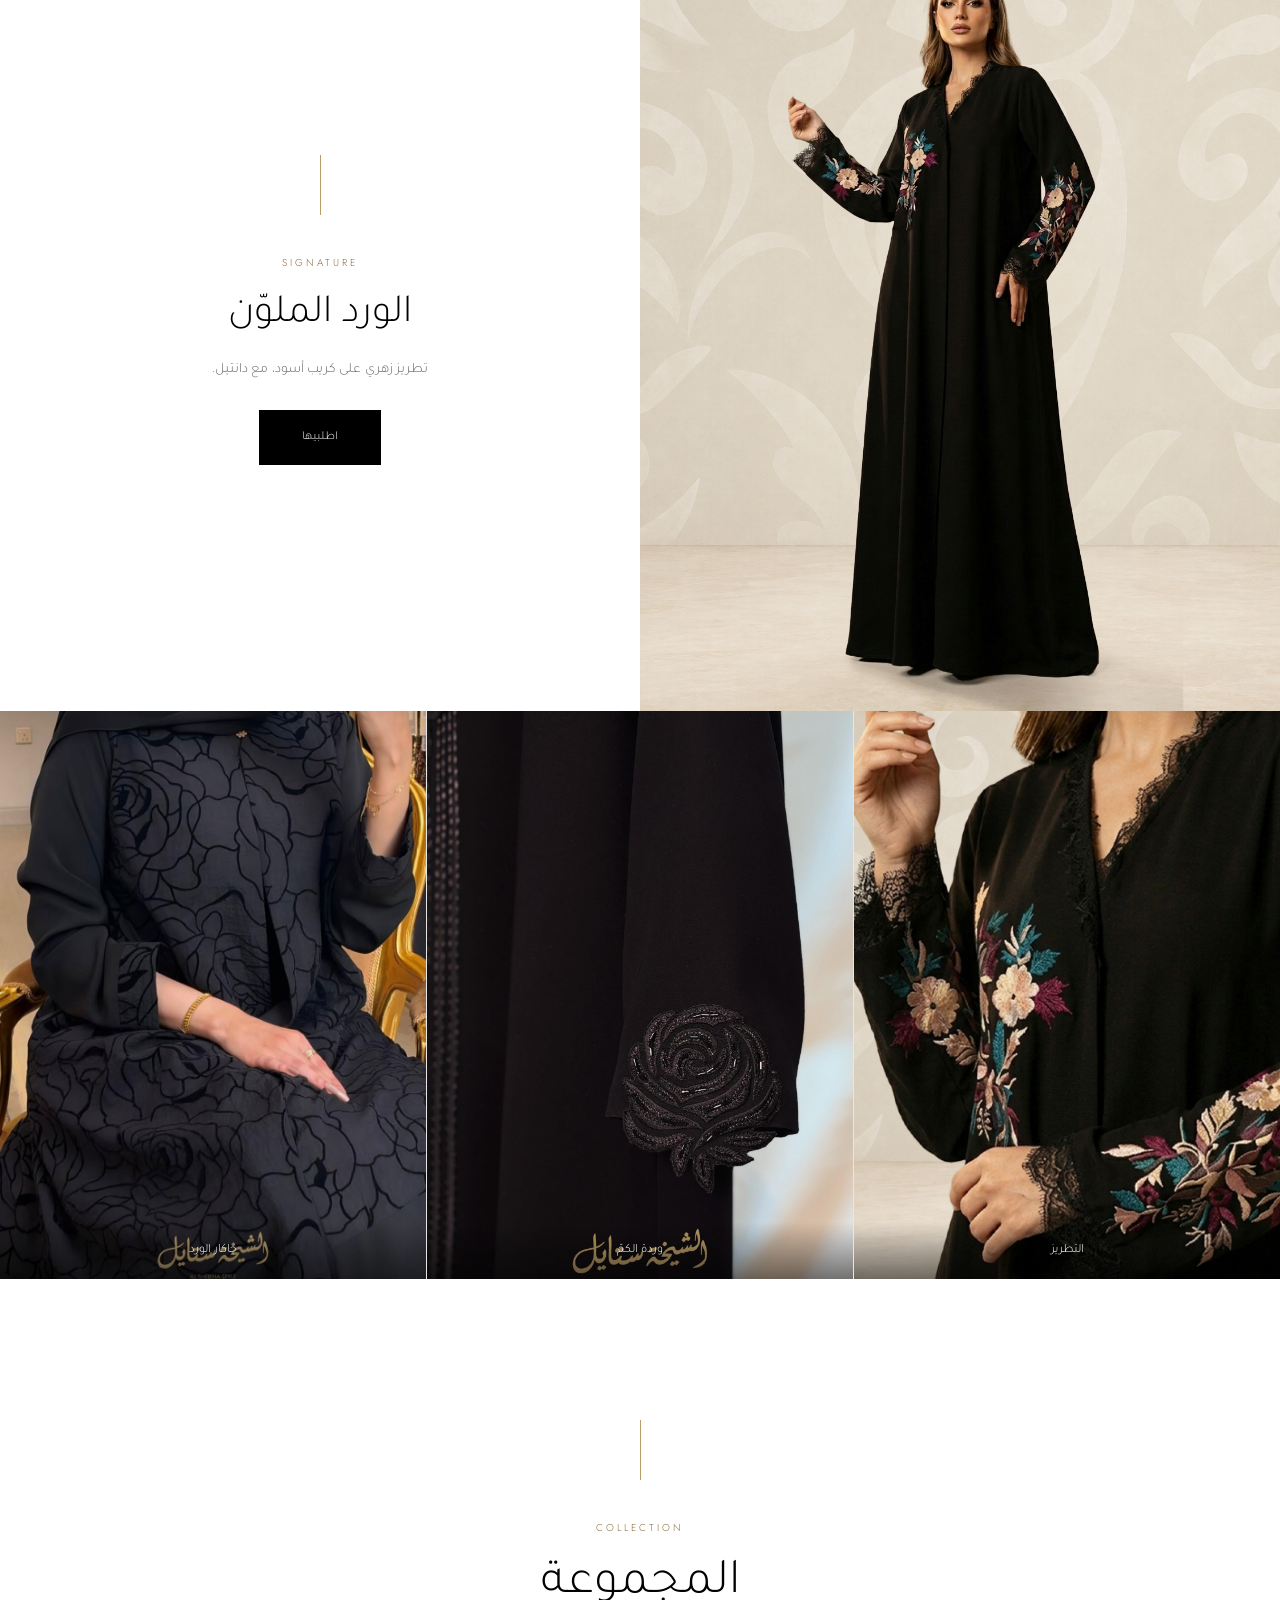
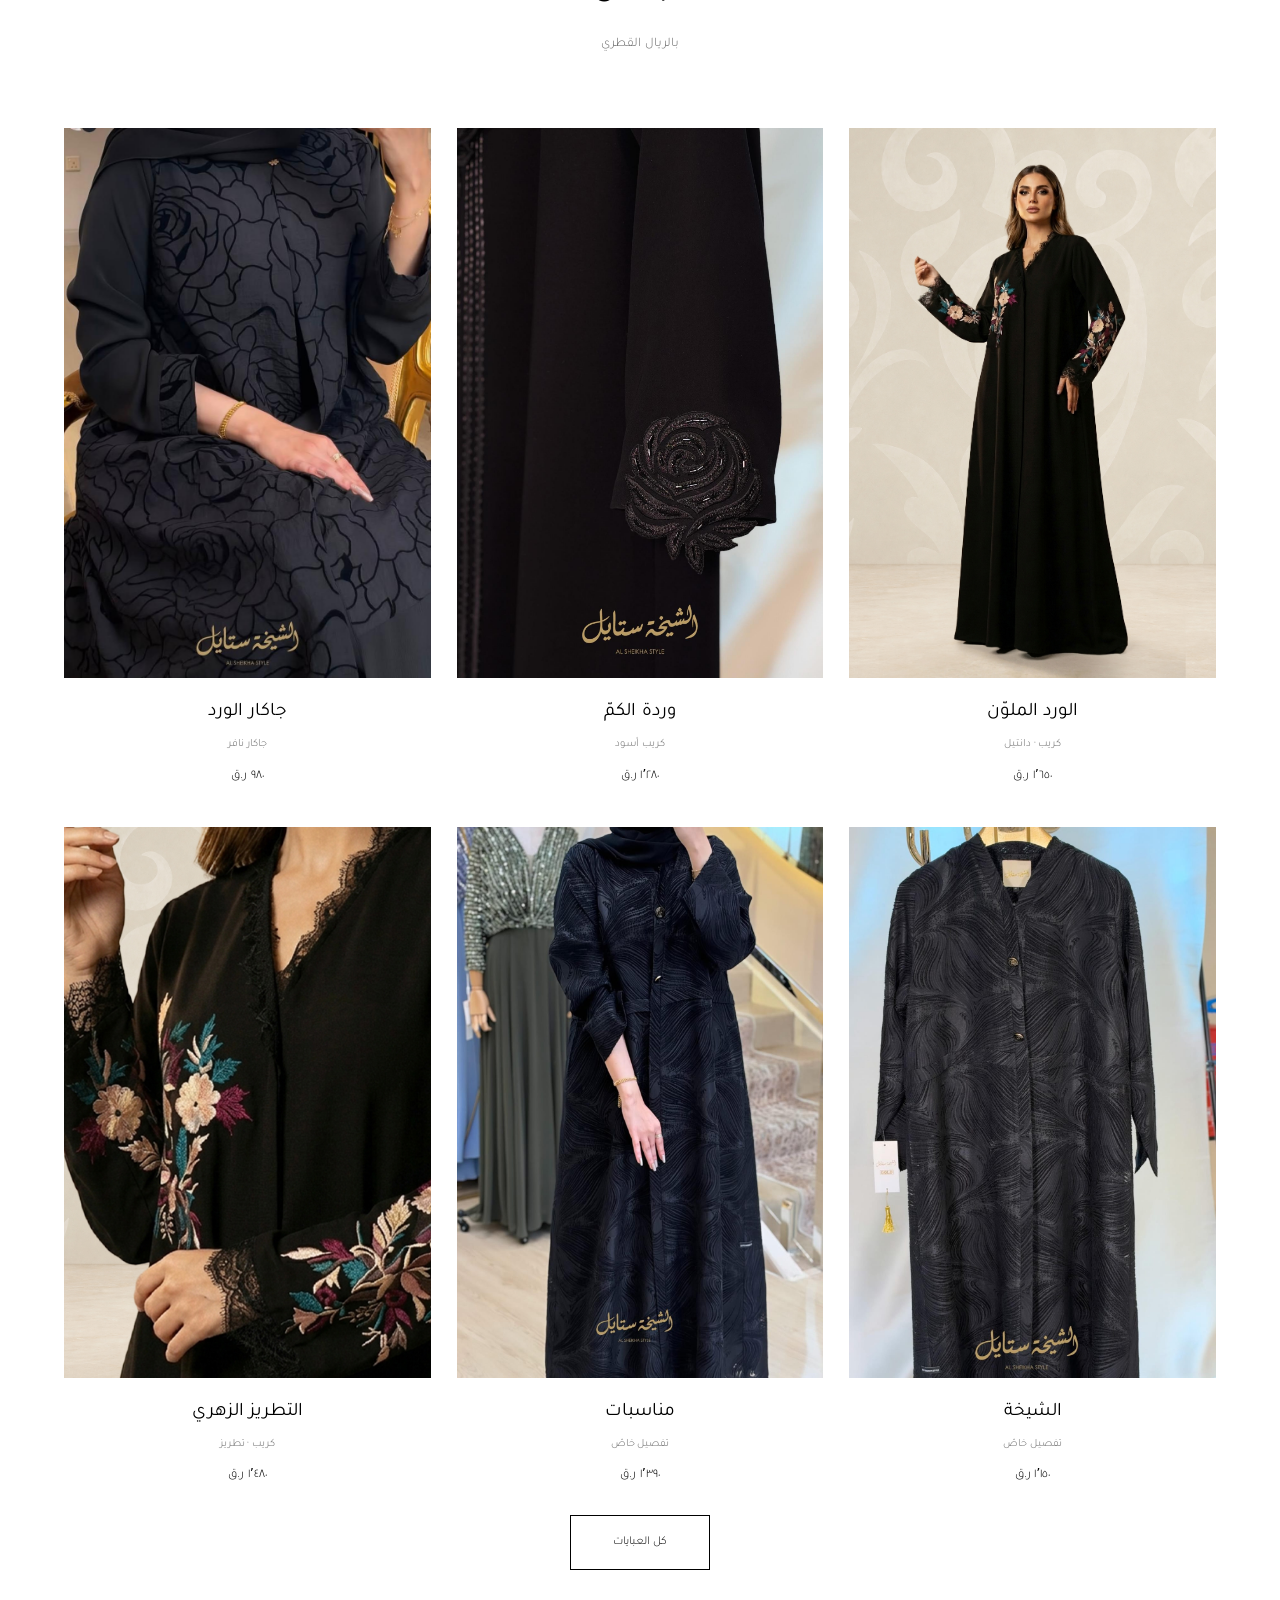
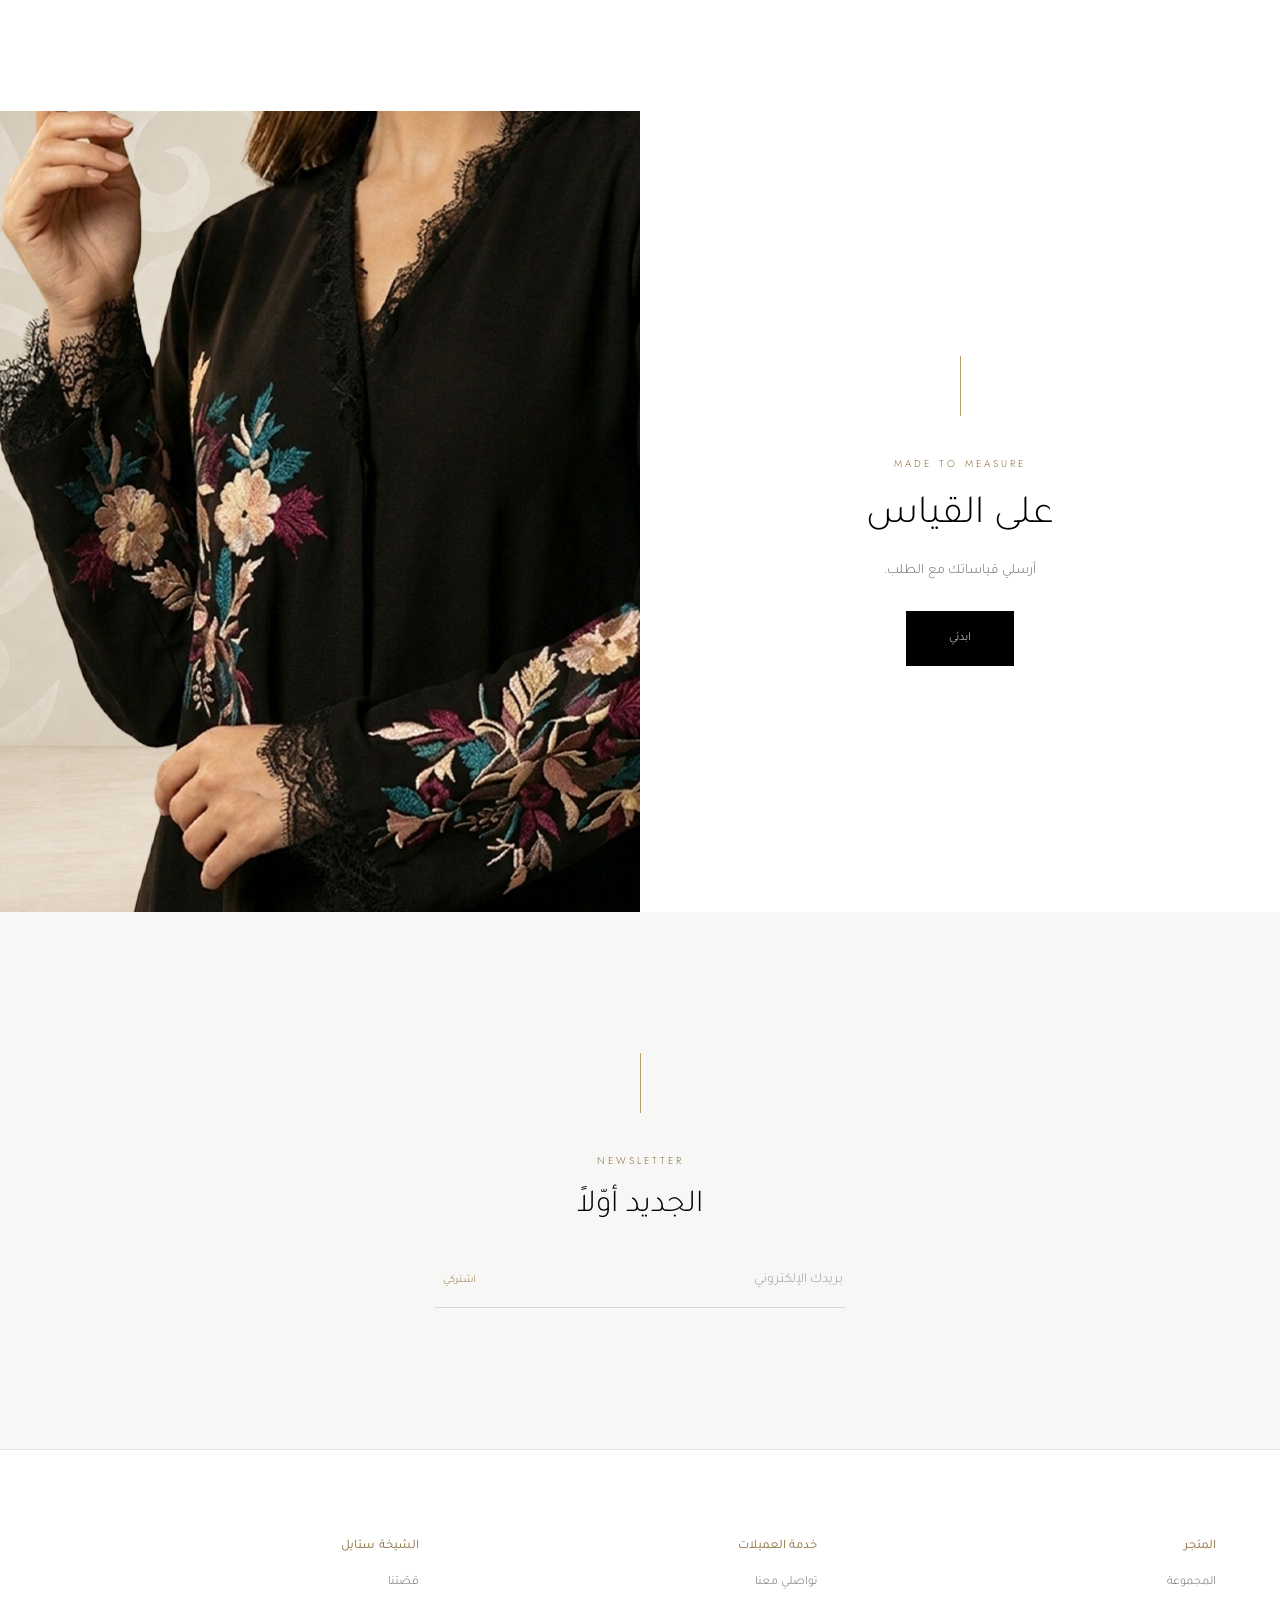
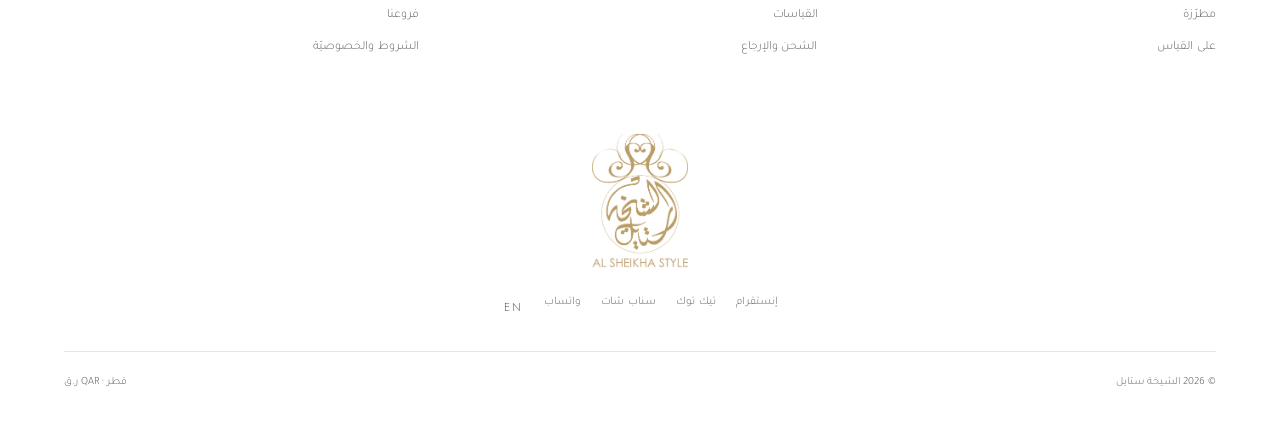
==== commit c4da4528: "استبدال فيديو البطل · بطل بلوحين لئلّا يُمدّ الفيديو الطولي 576px على الشاشة الواسعة · إبطاء المقطع " ====
--- a/index.html
+++ b/index.html
@@ -9,7 +9,7 @@
 <link rel="preconnect" href="https://fonts.googleapis.com">
 <link rel="preconnect" href="https://fonts.gstatic.com" crossorigin>
 <link href="https://fonts.googleapis.com/css2?family=Tajawal:wght@200;300;400;500&family=Jost:wght@200;300;400&display=swap" rel="stylesheet">
-<link rel="stylesheet" href="assets/site.css?v=4">
+<link rel="stylesheet" href="assets/site.css?v=5">
 </head>
 <body>
 
@@ -44,10 +44,13 @@
 </nav>
 
 <section class="hero">
-  <video autoplay muted loop playsinline preload="metadata"
-         poster="brand/photos/studio-full-1.jpg" aria-label="عبايات الشيخة ستايل">
-    <source src="brand/video/hero.mp4" type="video/mp4">
-  </video>
+  <div class="hero-pane still"><img src="brand/photos/studio-full-1.jpg" alt="عباية الورد الملوّن — تصوير استوديو"></div>
+  <div class="hero-pane">
+    <video autoplay muted loop playsinline preload="metadata"
+           poster="brand/photos/studio-detail-1.jpg" aria-label="عبايات الشيخة ستايل">
+      <source src="brand/video/hero.mp4" type="video/mp4">
+    </video>
+  </div>
   <div class="hero-frame"></div>
   <div class="hero-in">
     <img class="hero-logo" src="brand/logo-gold-transparent.png" alt="الشيخة ستايل">
@@ -199,6 +202,6 @@
   </div>
 </footer>
 
-<script src="assets/site.js?v=4"></script>
+<script src="assets/site.js?v=5"></script>
 </body>
 </html>
--- a/assets/site.css
+++ b/assets/site.css
@@ -87,9 +87,16 @@
 html[lang="en"] .nav a{letter-spacing:.14em;text-transform:uppercase;font-size:11.5px}
 .nav a:hover,.nav a.on{border-color:var(--gold);color:var(--gold-text)}
 
-/* ---------- البطل ---------- */
-.hero{position:relative;height:clamp(460px,90vh,900px);overflow:hidden;background:#111}
-.hero video,.hero>img{position:absolute;inset:0;width:100%;height:100%;object-fit:cover}
+/* ---------- البطل ----------
+   الفيديو المتاح طوليّ 576×896 و2.5 ثانية. فمدّه على الشاشة كلها يُظهره
+   ضبابياً على الكمبيوتر. الحلّ: نصفان — صورة الاستوديو ونصفٌ للفيديو،
+   فلا يُمدّ أيّ منهما أكثر من ١٫٧ ضعف. وعلى الجوّال يملأ الفيديو الشاشة
+   لأن عرضها قريب من عرضه الأصلي. */
+.hero{position:relative;height:clamp(460px,90vh,900px);overflow:hidden;background:#0C0C0C;
+  display:grid;grid-template-columns:1fr}
+.hero-pane{position:relative;overflow:hidden}
+.hero-pane>video,.hero-pane>img{width:100%;height:100%;object-fit:cover}
+.hero-pane.still{display:none}            /* تظهر على الشاشات الواسعة فقط */
 .hero::after{content:"";position:absolute;inset:0;z-index:1;pointer-events:none;
   background:linear-gradient(to top,rgba(0,0,0,.44),rgba(0,0,0,.08) 46%,transparent 72%)}
 .hero-frame{position:absolute;inset:clamp(12px,2.2vw,26px);z-index:3;pointer-events:none;
@@ -180,6 +187,9 @@
   max-width:1200px}
 
 @media (min-width:760px){
+  /* الشاشة الواسعة: صورة الاستوديو + الفيديو جنباً إلى جنب */
+  .hero{grid-template-columns:1fr 1fr}
+  .hero-pane.still{display:block}
   .grid{grid-template-columns:repeat(3,1fr)}
   .edi{grid-template-columns:1fr 1fr}
   .edi-img{aspect-ratio:auto;height:100%;min-height:clamp(400px,54vw,720px)}
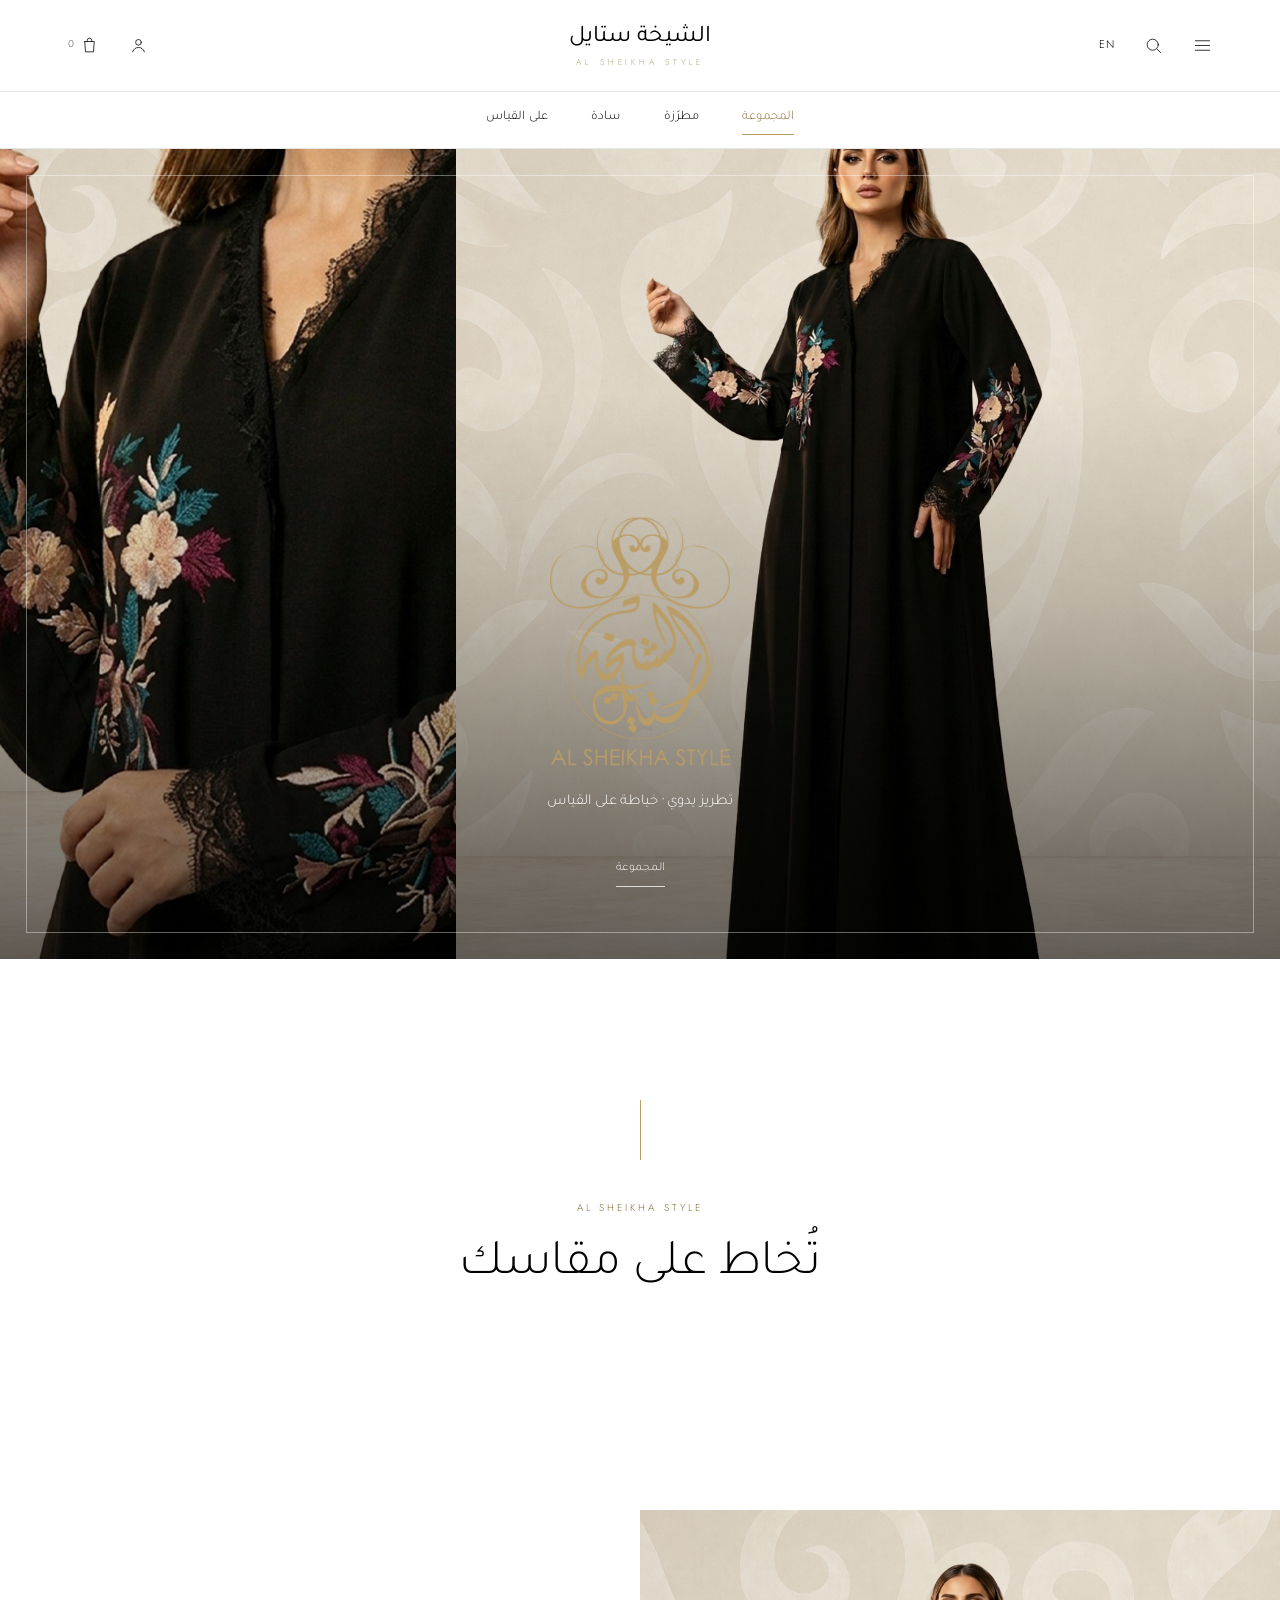
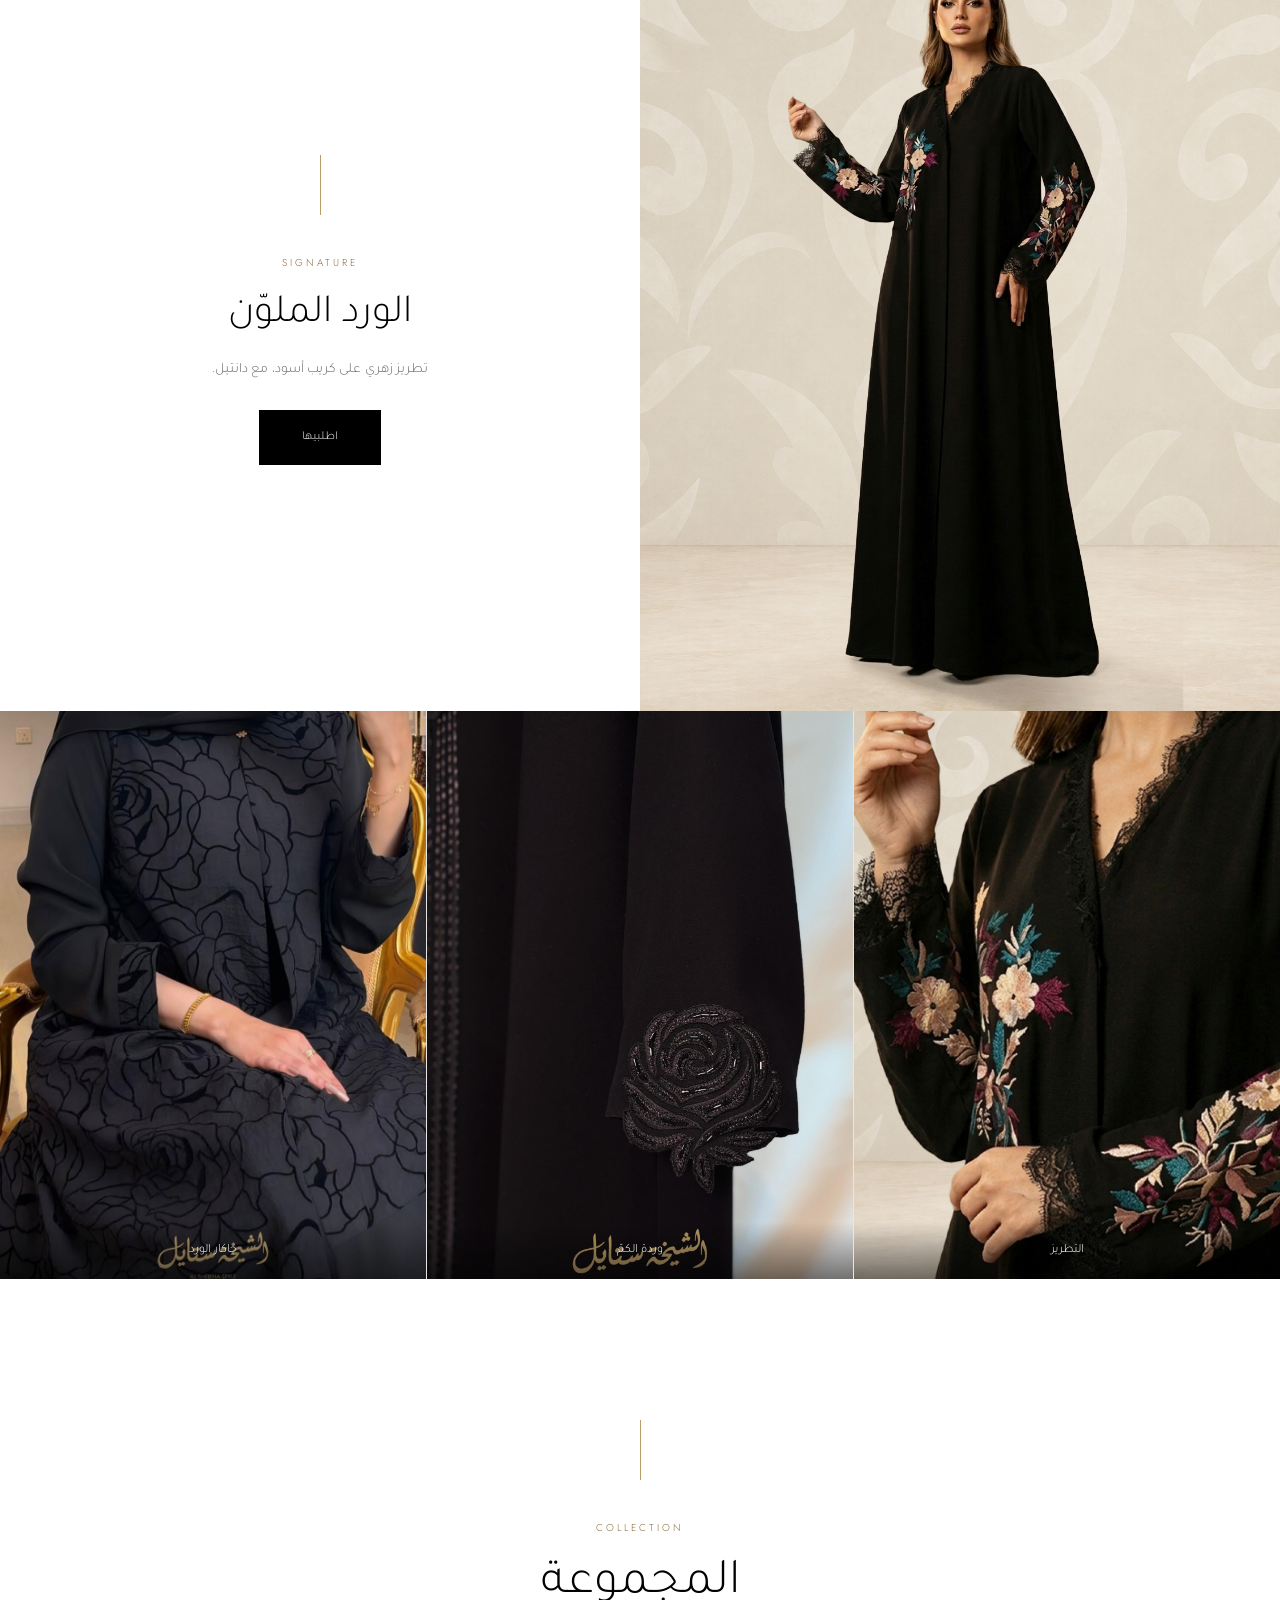
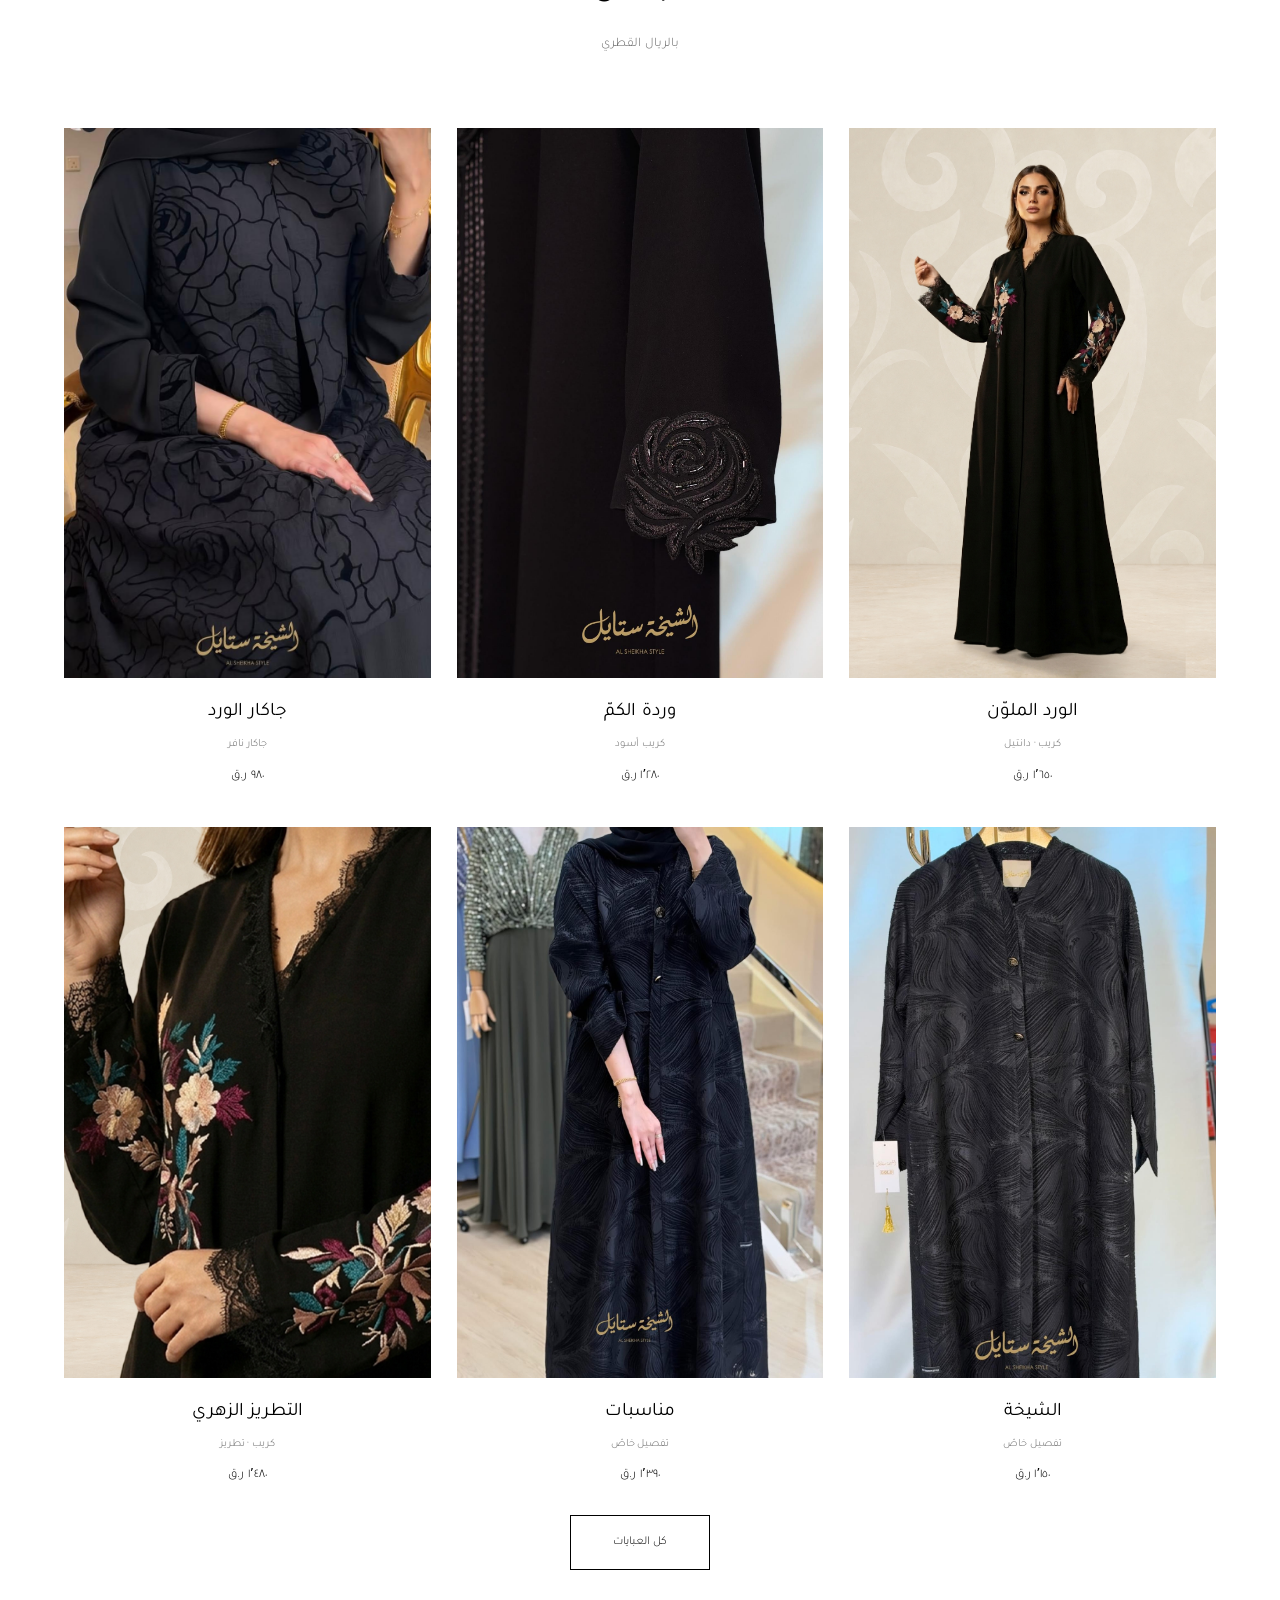
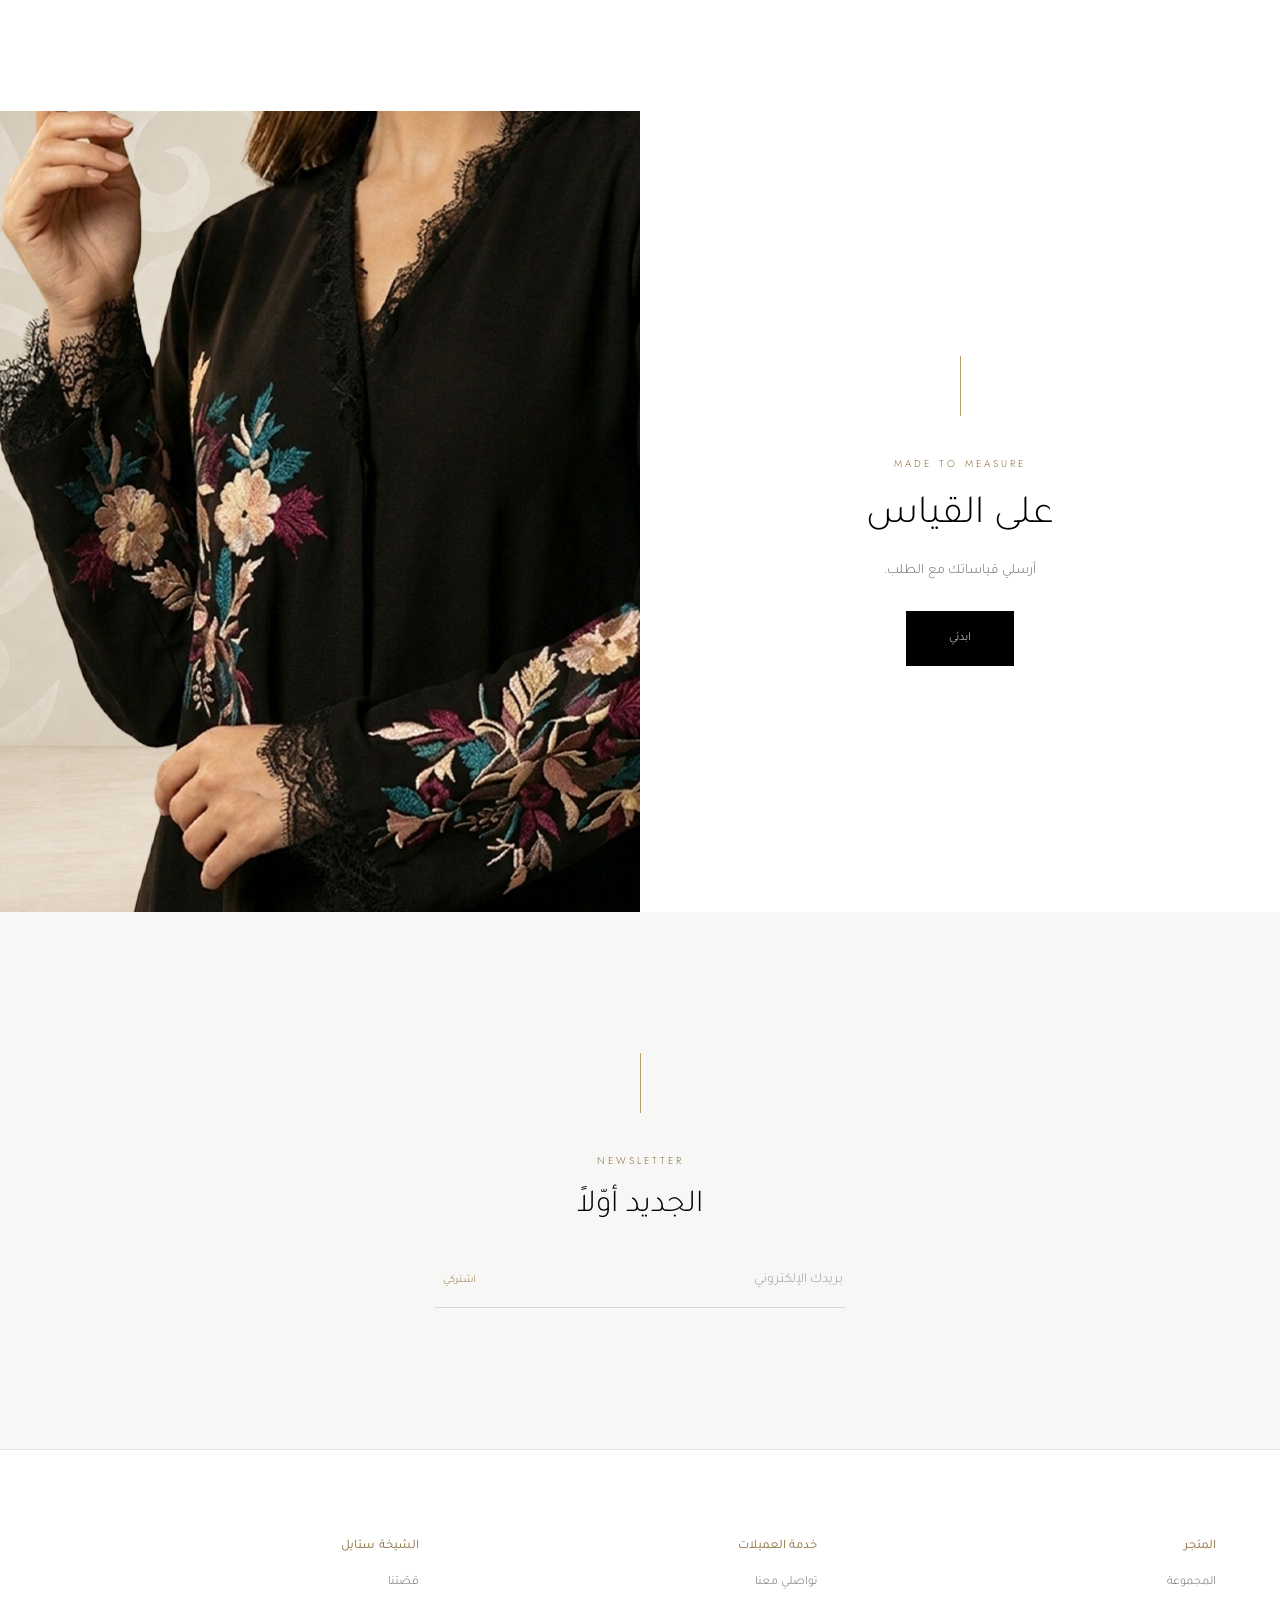
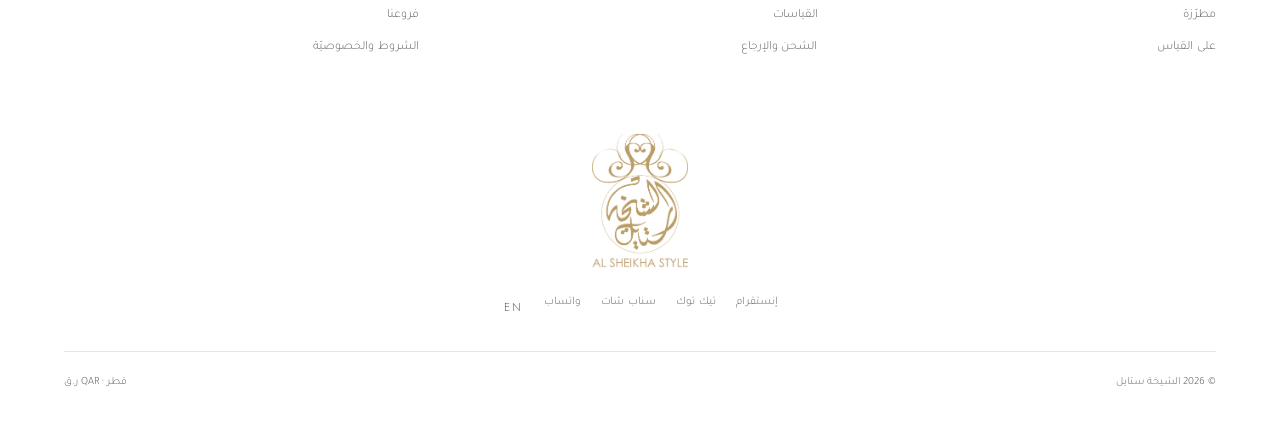
==== commit c0c52e0f: "فيديو البطل الجديد (17.5ث · 720x1280) · لوح الفيديو بنسبة 9:16 بالضبط فلا يُقتطع منه شيء · نصّ البطل" ====
--- a/index.html
+++ b/index.html
@@ -9,7 +9,7 @@
 <link rel="preconnect" href="https://fonts.googleapis.com">
 <link rel="preconnect" href="https://fonts.gstatic.com" crossorigin>
 <link href="https://fonts.googleapis.com/css2?family=Tajawal:wght@200;300;400;500&family=Jost:wght@200;300;400&display=swap" rel="stylesheet">
-<link rel="stylesheet" href="assets/site.css?v=5">
+<link rel="stylesheet" href="assets/site.css?v=6">
 </head>
 <body>
 
@@ -202,6 +202,6 @@
   </div>
 </footer>
 
-<script src="assets/site.js?v=5"></script>
+<script src="assets/site.js?v=6"></script>
 </body>
 </html>
--- a/assets/site.css
+++ b/assets/site.css
@@ -92,17 +92,19 @@
    ضبابياً على الكمبيوتر. الحلّ: نصفان — صورة الاستوديو ونصفٌ للفيديو،
    فلا يُمدّ أيّ منهما أكثر من ١٫٧ ضعف. وعلى الجوّال يملأ الفيديو الشاشة
    لأن عرضها قريب من عرضه الأصلي. */
-.hero{position:relative;height:clamp(460px,90vh,900px);overflow:hidden;background:#0C0C0C;
+.hero{--hero-h:clamp(460px,90vh,900px);
+  position:relative;height:var(--hero-h);overflow:hidden;background:#0C0C0C;
   display:grid;grid-template-columns:1fr}
 .hero-pane{position:relative;overflow:hidden}
 .hero-pane>video,.hero-pane>img{width:100%;height:100%;object-fit:cover}
 .hero-pane.still{display:none}            /* تظهر على الشاشات الواسعة فقط */
 .hero::after{content:"";position:absolute;inset:0;z-index:1;pointer-events:none;
-  background:linear-gradient(to top,rgba(0,0,0,.44),rgba(0,0,0,.08) 46%,transparent 72%)}
+  background:linear-gradient(to top,rgba(0,0,0,.58),rgba(0,0,0,.16) 44%,transparent 70%)}
 .hero-frame{position:absolute;inset:clamp(12px,2.2vw,26px);z-index:3;pointer-events:none;
   border:1px solid rgba(255,255,255,.38)}
 .hero-in{position:absolute;inset:0;z-index:4;display:flex;flex-direction:column;
-  align-items:center;justify-content:center;text-align:center;padding:40px 22px}
+  align-items:center;justify-content:flex-end;text-align:center;
+  padding:40px 22px clamp(34px,6vw,72px)}
 .hero-logo{width:clamp(116px,14vw,190px)}
 .hero-sub{color:#fff;font-size:clamp(12.5px,1.7vw,15px);margin-top:20px}
 html[lang="en"] .hero-sub{letter-spacing:.16em;text-transform:uppercase;font-size:clamp(10px,1.4vw,12px)}
@@ -187,8 +189,10 @@
   max-width:1200px}
 
 @media (min-width:760px){
-  /* الشاشة الواسعة: صورة الاستوديو + الفيديو جنباً إلى جنب */
-  .hero{grid-template-columns:1fr 1fr}
+  /* الشاشة الواسعة: صورة الاستوديو + لوح الفيديو.
+     عرض لوح الفيديو = الارتفاع × 0.5625 (نسبة 9:16 بالضبط) فيُعرض
+     **بلا اقتطاع إطلاقاً** وبلا تكبير. ولو مُلئت الشاشة كلها لاقتُطع 74%. */
+  .hero{grid-template-columns:1fr min(46vw,calc(var(--hero-h) * 0.5625))}
   .hero-pane.still{display:block}
   .grid{grid-template-columns:repeat(3,1fr)}
   .edi{grid-template-columns:1fr 1fr}
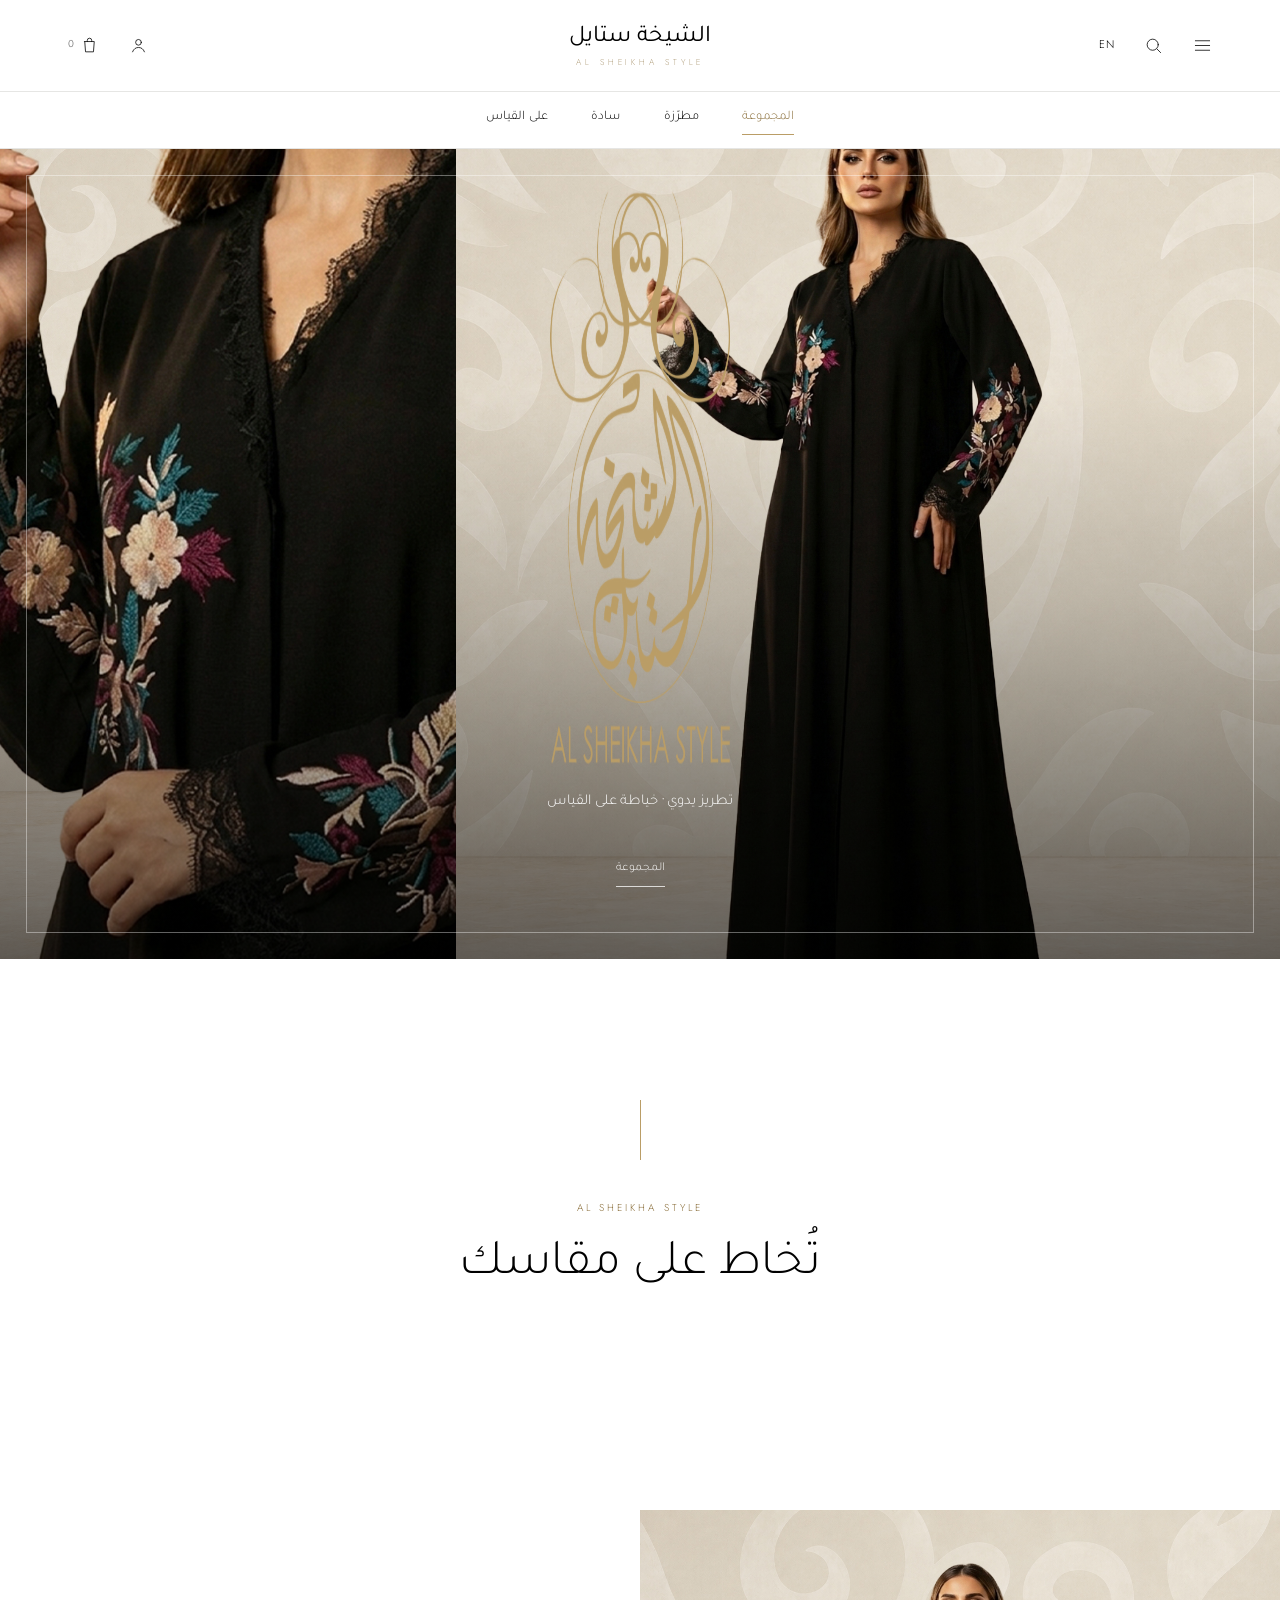
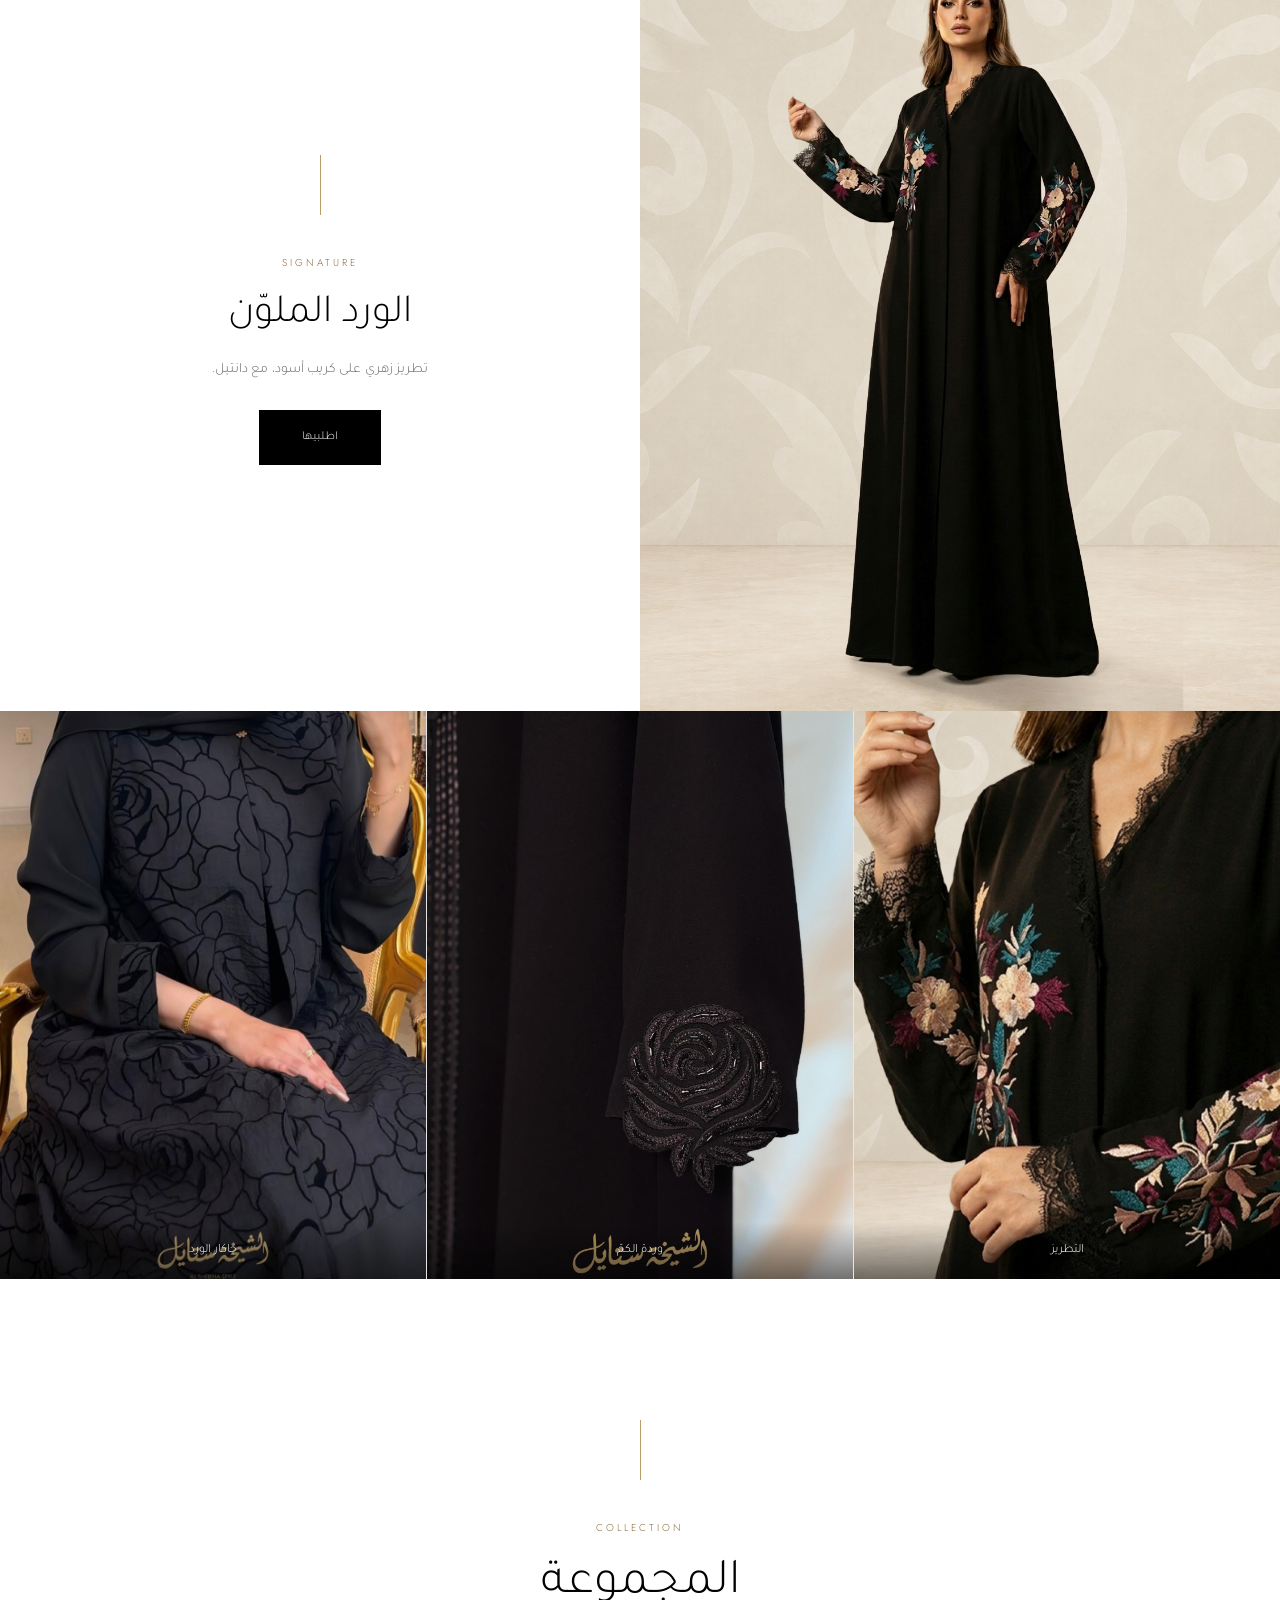
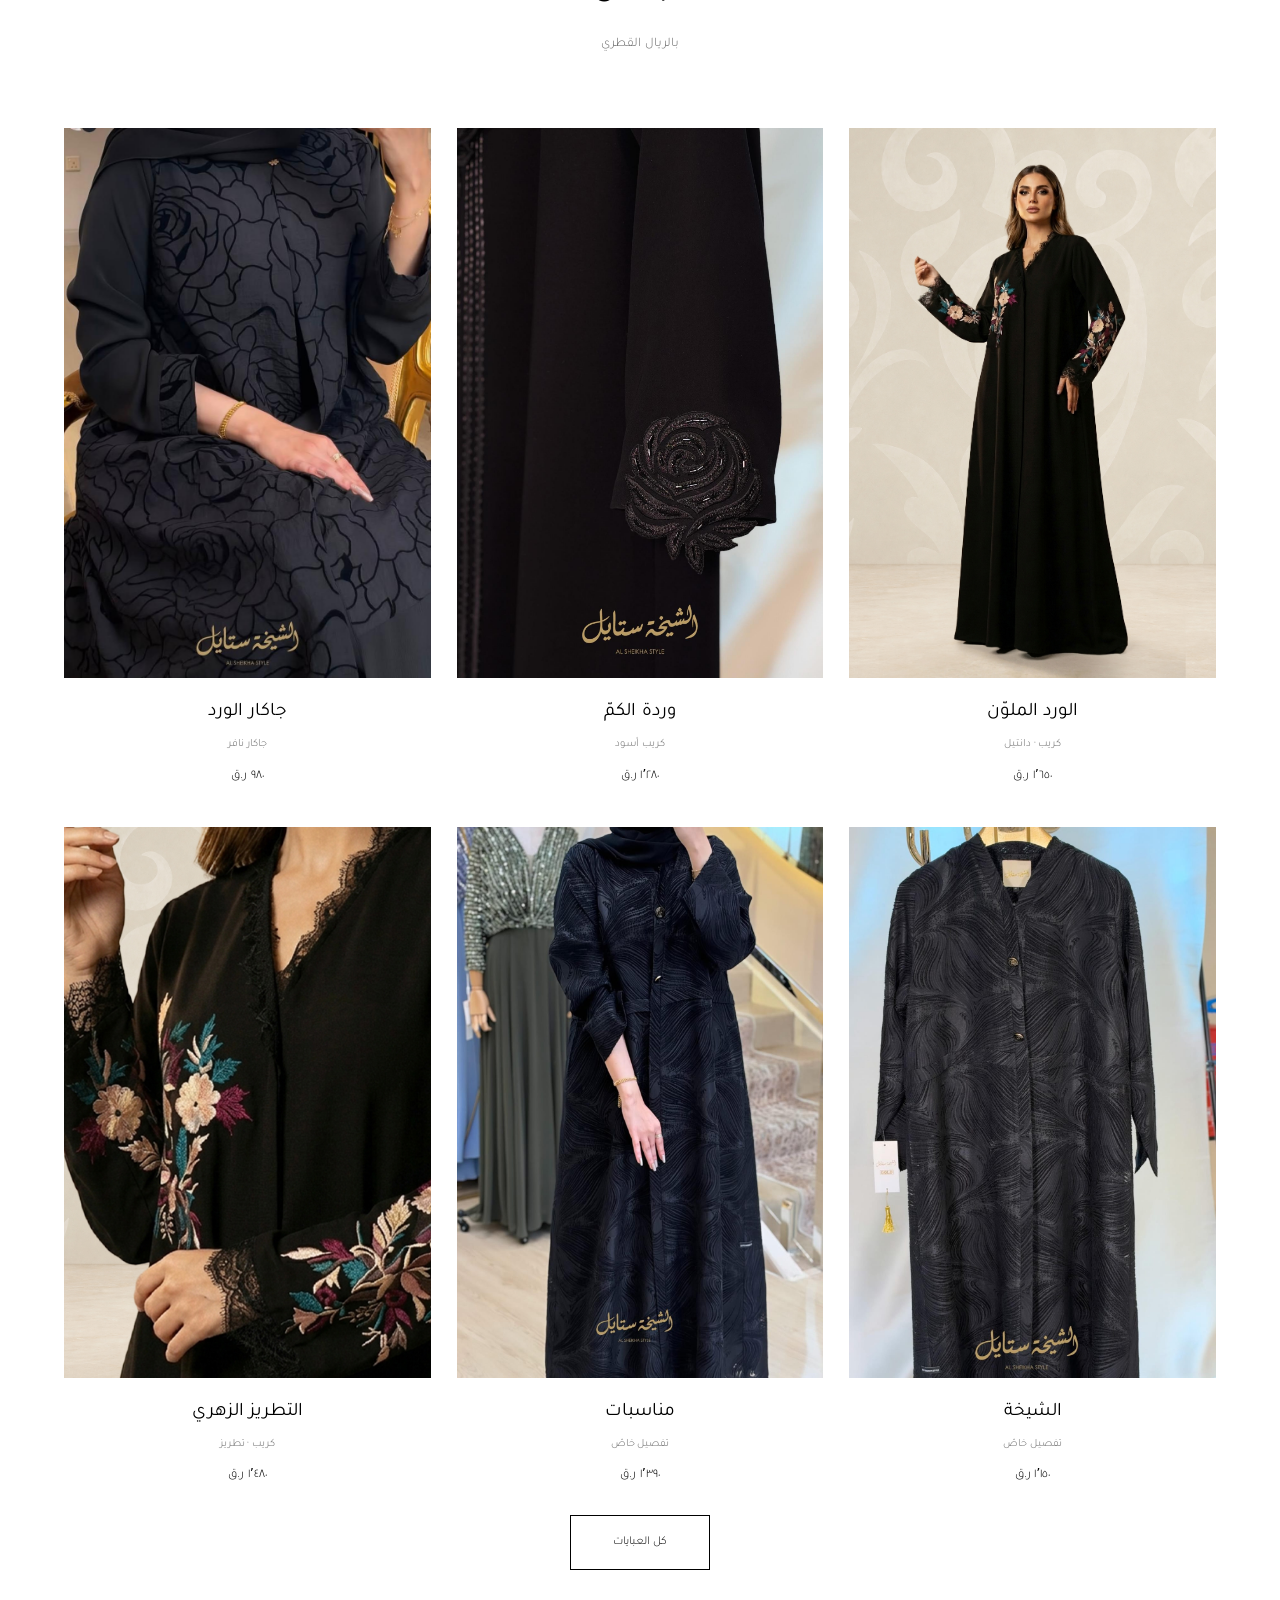
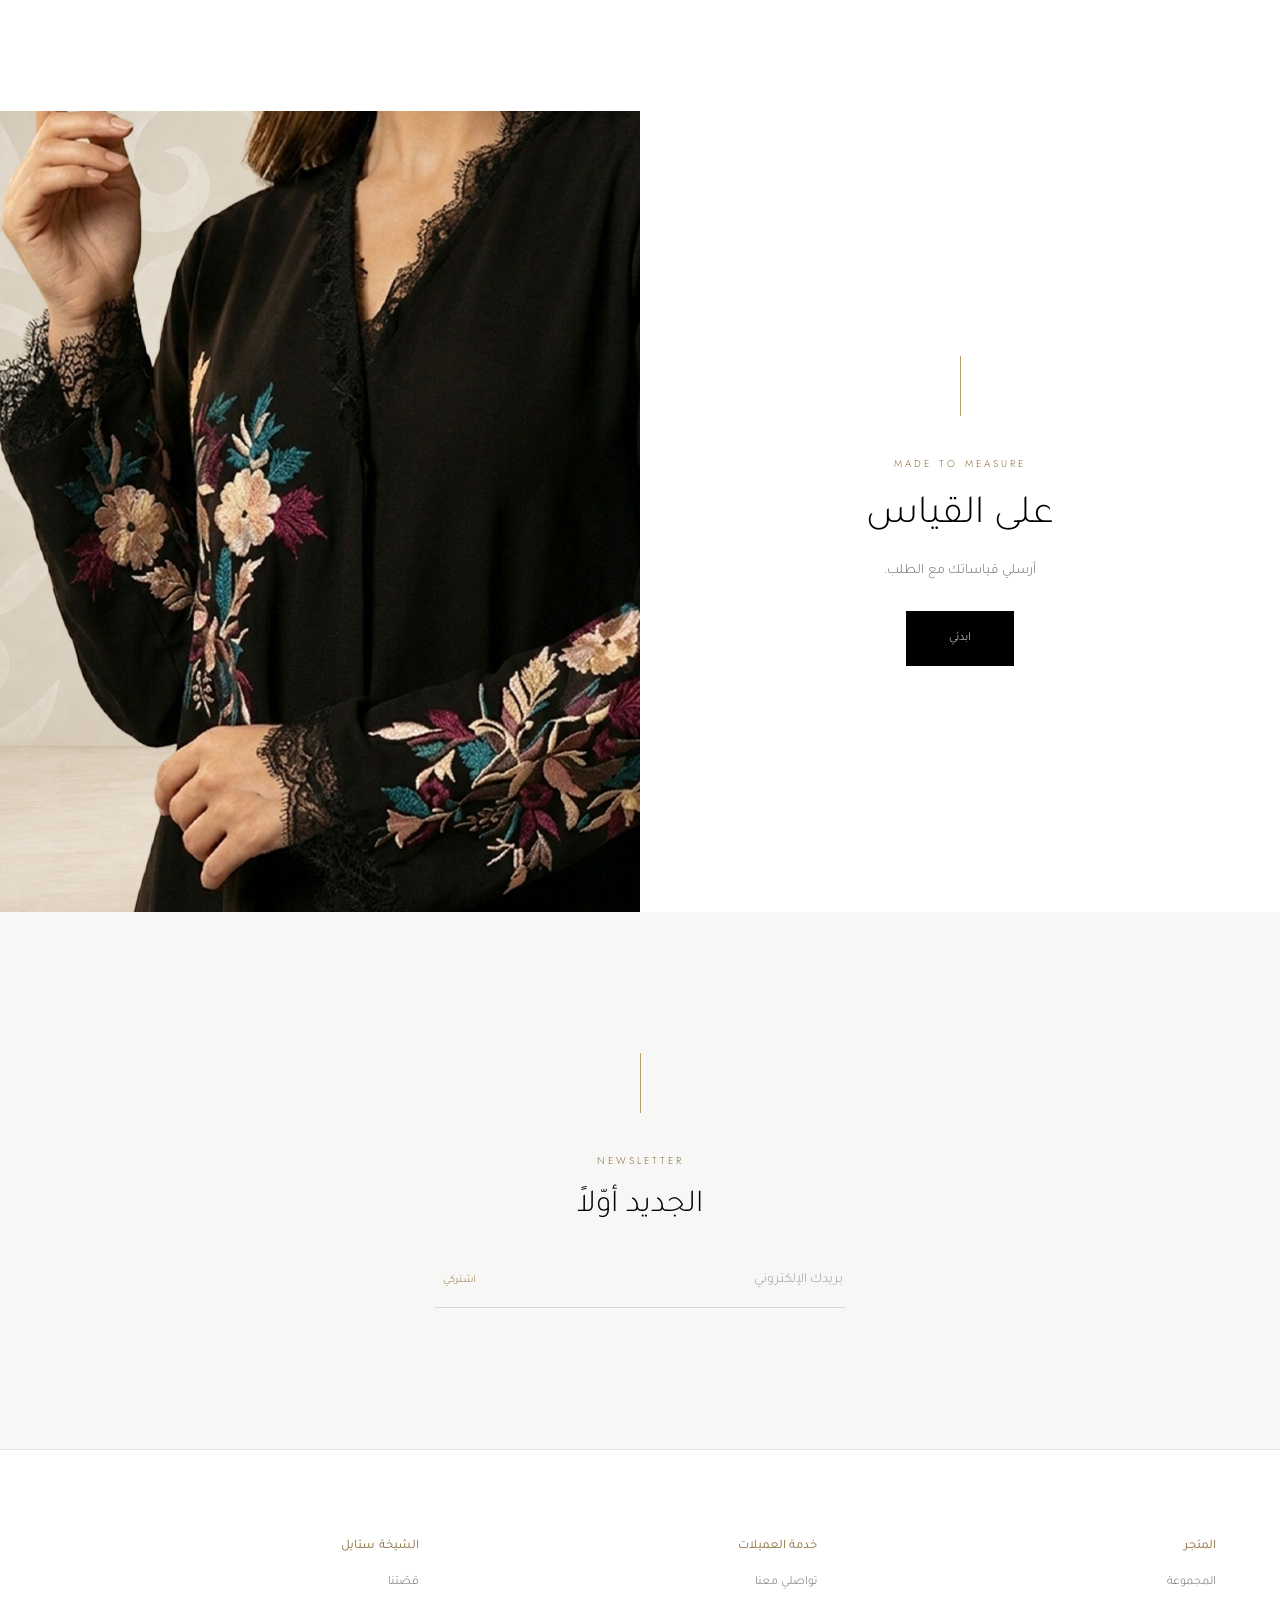
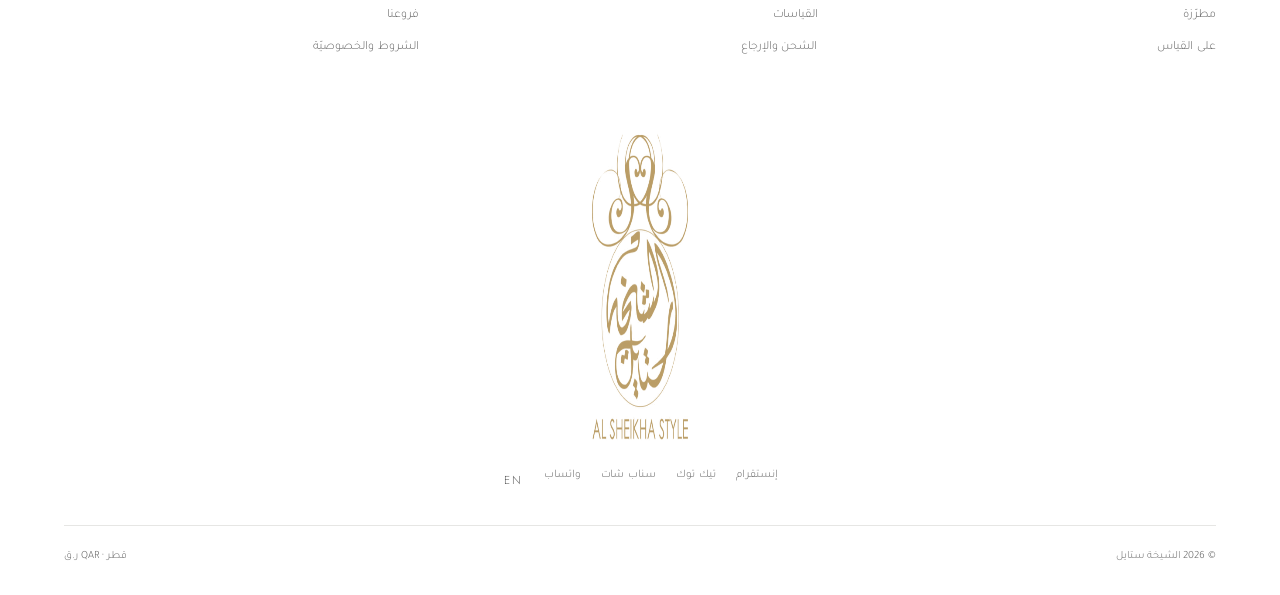
==== commit f6d350aa: "تخفيف: شعار بمقاسين (269KB ⇒ 104/32KB) · تأجيل ١٢ صورة · ترك الفيديو لمن باقته محدودة · التحميل الأو" ====
--- a/index.html
+++ b/index.html
@@ -9,7 +9,7 @@
 <link rel="preconnect" href="https://fonts.googleapis.com">
 <link rel="preconnect" href="https://fonts.gstatic.com" crossorigin>
 <link href="https://fonts.googleapis.com/css2?family=Tajawal:wght@200;300;400;500&family=Jost:wght@200;300;400&display=swap" rel="stylesheet">
-<link rel="stylesheet" href="assets/site.css?v=6">
+<link rel="stylesheet" href="assets/site.css?v=7">
 </head>
 <body>
 
@@ -53,7 +53,7 @@
   </div>
   <div class="hero-frame"></div>
   <div class="hero-in">
-    <img class="hero-logo" src="brand/logo-gold-transparent.png" alt="الشيخة ستايل">
+    <img class="hero-logo" src="brand/logo-gold-450.png" width="450" height="631" alt="الشيخة ستايل">
     <p class="hero-sub">تطريز يدوي · خياطة على القياس</p>
     <a href="#collection" class="hero-cta">المجموعة</a>
   </div>
@@ -69,7 +69,7 @@
 
 <section class="edi">
   <div class="edi-img">
-    <img src="brand/photos/studio-full-1.jpg" alt="عباية الورد الملوّن">
+    <img src="brand/photos/studio-full-1.jpg" alt="عباية الورد الملوّن" loading="lazy" decoding="async">
   </div>
   <div class="edi-t" data-reveal>
     <div class="hair"></div>
@@ -81,9 +81,9 @@
 </section>
 
 <div class="trip">
-  <a href="#collection"><img src="brand/photos/studio-detail-1.jpg" alt="التطريز"><span>التطريز</span></a>
-  <a href="#collection"><img src="brand/photos/detail-rose-sleeve.jpg" alt="وردة الكمّ"><span>وردة الكمّ</span></a>
-  <a href="#collection"><img src="brand/photos/shop-1.jpg" alt="جاكار الورد"><span>جاكار الورد</span></a>
+  <a href="#collection"><img src="brand/photos/studio-detail-1.jpg" alt="التطريز" loading="lazy" decoding="async"><span>التطريز</span></a>
+  <a href="#collection"><img src="brand/photos/detail-rose-sleeve.jpg" alt="وردة الكمّ" loading="lazy" decoding="async"><span>وردة الكمّ</span></a>
+  <a href="#collection"><img src="brand/photos/shop-1.jpg" alt="جاكار الورد" loading="lazy" decoding="async"><span>جاكار الورد</span></a>
 </div>
 
 <section class="sec" id="collection">
@@ -96,7 +96,7 @@
 
   <div class="grid">
     <a href="#" class="card" data-reveal>
-      <div class="ph"><img src="brand/photos/studio-full-1.jpg" alt=""></div>
+      <div class="ph"><img src="brand/photos/studio-full-1.jpg" alt="" loading="lazy" decoding="async"></div>
       <div class="card-b">
         <div class="card-n">الورد الملوّن</div>
         <div class="card-m">كريب · دانتيل</div>
@@ -104,7 +104,7 @@
       </div>
     </a>
     <a href="#" class="card" data-reveal>
-      <div class="ph"><img src="brand/photos/detail-rose-sleeve.jpg" alt=""></div>
+      <div class="ph"><img src="brand/photos/detail-rose-sleeve.jpg" alt="" loading="lazy" decoding="async"></div>
       <div class="card-b">
         <div class="card-n">وردة الكمّ</div>
         <div class="card-m">كريب أسود</div>
@@ -112,7 +112,7 @@
       </div>
     </a>
     <a href="#" class="card" data-reveal>
-      <div class="ph"><img src="brand/photos/shop-1.jpg" alt=""></div>
+      <div class="ph"><img src="brand/photos/shop-1.jpg" alt="" loading="lazy" decoding="async"></div>
       <div class="card-b">
         <div class="card-n">جاكار الورد</div>
         <div class="card-m">جاكار نافر</div>
@@ -120,7 +120,7 @@
       </div>
     </a>
     <a href="#" class="card" data-reveal>
-      <div class="ph"><img src="brand/photos/shop-2.jpg" alt=""></div>
+      <div class="ph"><img src="brand/photos/shop-2.jpg" alt="" loading="lazy" decoding="async"></div>
       <div class="card-b">
         <div class="card-n">الشيخة</div>
         <div class="card-m">تفصيل خاصّ</div>
@@ -128,7 +128,7 @@
       </div>
     </a>
     <a href="#" class="card" data-reveal>
-      <div class="ph"><img src="brand/photos/shop-3.jpg" alt=""></div>
+      <div class="ph"><img src="brand/photos/shop-3.jpg" alt="" loading="lazy" decoding="async"></div>
       <div class="card-b">
         <div class="card-n">مناسبات</div>
         <div class="card-m">تفصيل خاصّ</div>
@@ -136,7 +136,7 @@
       </div>
     </a>
     <a href="#" class="card" data-reveal>
-      <div class="ph"><img src="brand/photos/studio-detail-1.jpg" alt=""></div>
+      <div class="ph"><img src="brand/photos/studio-detail-1.jpg" alt="" loading="lazy" decoding="async"></div>
       <div class="card-b">
         <div class="card-n">التطريز الزهري</div>
         <div class="card-m">كريب · تطريز</div>
@@ -150,7 +150,7 @@
 
 <section class="edi rev" id="custom">
   <div class="edi-img">
-    <img src="brand/photos/studio-detail-1.jpg" alt="خياطة على القياس">
+    <img src="brand/photos/studio-detail-1.jpg" alt="خياطة على القياس" loading="lazy" decoding="async">
   </div>
   <div class="edi-t" data-reveal>
     <div class="hair"></div>
@@ -189,7 +189,7 @@
     </div>
   </div>
 
-  <div class="flogo"><img src="brand/logo-gold-transparent.png" alt="الشيخة ستايل"></div>
+  <div class="flogo"><img src="brand/logo-gold-220.png" width="220" height="308" loading="lazy" decoding="async" alt="الشيخة ستايل"></div>
 
   <div class="fsoc">
     <a href="#">إنستقرام</a><a href="#">تيك توك</a><a href="#">سناب شات</a><a href="#">واتساب</a>
@@ -202,6 +202,6 @@
   </div>
 </footer>
 
-<script src="assets/site.js?v=6"></script>
+<script src="assets/site.js?v=7"></script>
 </body>
 </html>
